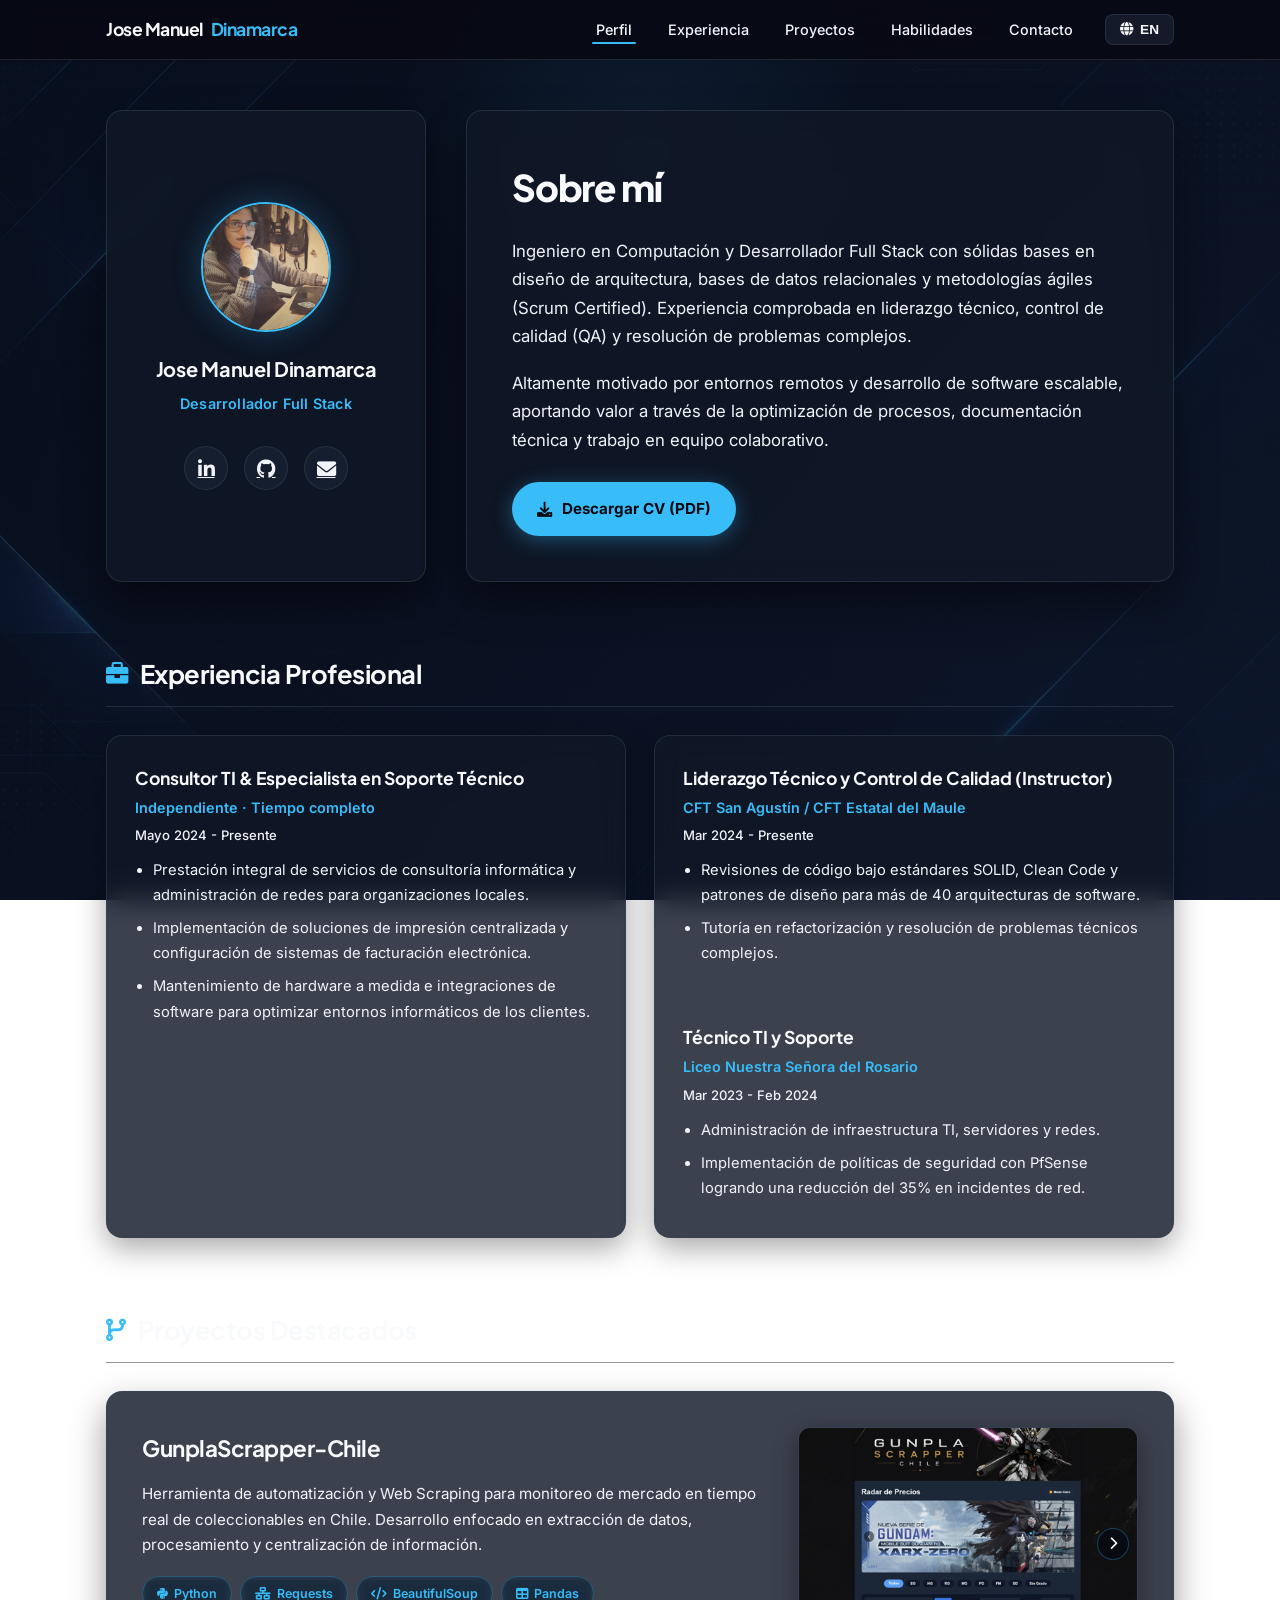
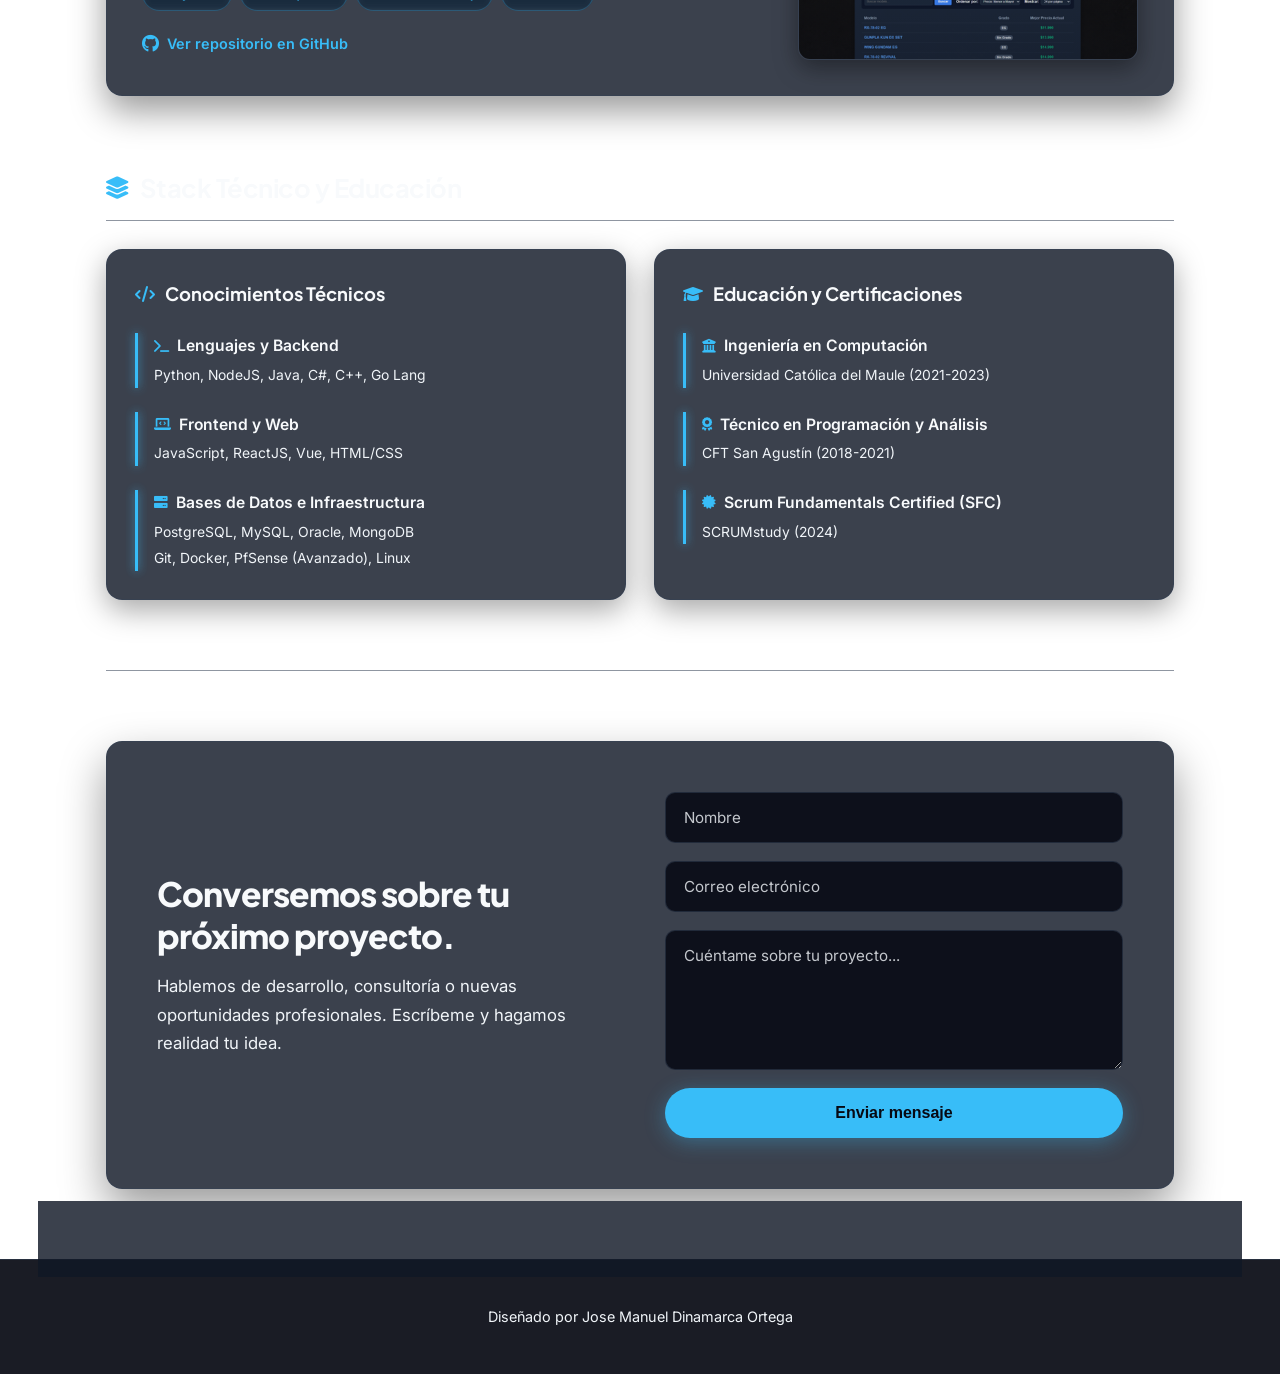
==== index.html @ f1a9554c "Enhance project screenshot responsiveness with aspect ratio and container adjustments" ====
<!DOCTYPE html>
<html lang="es">
<head>
    <meta charset="UTF-8">
    <meta name="viewport" content="width=device-width, initial-scale=1.0">
    
    <!-- SEO y Metadatos iniciales (Español) -->
    <title id="page-title" data-es="Jose Manuel Dinamarca Ortega | Desarrollador Full Stack" data-en="Jose Manuel Dinamarca Ortega | Full Stack Developer">Jose Manuel Dinamarca Ortega | Desarrollador Full Stack</title>
    <meta name="description" id="meta-desc" content="Portfolio of Jose Manuel Dinamarca, Full Stack Developer and Data Engineer." data-es="Ingeniero en Computación y Desarrollador Full Stack. Explora mi experiencia profesional, habilidades técnicas y proyectos." data-en="Computer Science Engineer and Full Stack Developer. Explore my professional experience, technical skills, and projects.">
    
    <!-- Open Graph / LinkedIn / Facebook -->
    <meta property="og:type" content="website">
    <meta property="og:url" content="https://jose94d.github.io/">
    <meta property="og:title" id="og-title" content="Jose Manuel Dinamarca Ortega | Desarrollador Full Stack" data-es="Jose Manuel Dinamarca Ortega | Desarrollador Full Stack" data-en="Jose Manuel Dinamarca Ortega | Full Stack Developer">
    <meta property="og:description" id="og-desc" content="Ingeniero en Computación y Desarrollador Full Stack. Explora mi experiencia profesional, habilidades técnicas y proyectos." data-es="Ingeniero en Computación y Desarrollador Full Stack. Explora mi experiencia profesional, habilidades técnicas y proyectos." data-en="Computer Science Engineer and Full Stack Developer. Explore my professional experience, technical skills, and projects.">
    <meta property="og:image" content="https://jose94d.github.io/preview.jpg">

    <!-- Twitter -->
	<meta name="twitter:card" content="summary_large_image">
	<meta name="twitter:url" content="https://jose94d.github.io/">
	<meta name="twitter:title" id="tw-title" content="Jose Manuel Dinamarca Ortega | Desarrollador Full Stack" data-es="Jose Manuel Dinamarca Ortega | Desarrollador Full Stack" data-en="Jose Manuel Dinamarca Ortega | Full Stack Developer">
	<meta name="twitter:description" id="tw-desc" content="Ingeniero en Computación y Desarrollador Full Stack. Explora mi experiencia profesional, habilidades técnicas y proyectos." data-es="Ingeniero en Computación y Desarrollador Full Stack. Explora mi experiencia profesional, habilidades técnicas y proyectos." data-en="Computer Science Engineer and Full Stack Developer. Explore my professional experience, technical skills, and projects.">
	<meta name="twitter:image" content="https://jose94d.github.io/preview.jpg">

    <!-- SEO Multilingüe (Hreflang para GitHub Pages) -->
    <link rel="alternate" hreflang="es" href="https://jose94d.github.io/" />
    <link rel="alternate" hreflang="en" href="https://jose94d.github.io/?lang=en" />
    <link rel="alternate" hreflang="x-default" href="https://jose94d.github.io/" />

    <!-- Favicon -->
    <link rel="icon" type="image/x-icon" href="favicon.jpg">
    
    <!-- FontAwesome for icons -->
    <link rel="preload" href="https://cdnjs.cloudflare.com/ajax/libs/font-awesome/6.0.0/css/all.min.css" as="style" onload="this.onload=null;this.rel='stylesheet'">
    <noscript>
        <link rel="stylesheet" href="https://cdnjs.cloudflare.com/ajax/libs/font-awesome/6.0.0/css/all.min.css">
    </noscript>

    <!-- Google Fonts -->
    <link rel="preconnect" href="https://fonts.googleapis.com">
    <link rel="preconnect" href="https://fonts.gstatic.com" crossorigin>
    <link href="https://fonts.googleapis.com/css2?family=Inter:wght@300;400;500;600&family=Plus+Jakarta+Sans:wght@500;600;700;800&display=swap" rel="stylesheet">
    
    <style>
        :root {
            --bg-color: #070913;
            --card-bg: rgba(17, 24, 39, 0.82);
            --card-hover-bg: rgba(30, 41, 59, 0.90);
            --text-main: #f8fafc;       
            --text-muted: #f1f5f9;
            --accent: #38bdf8;
            --accent-glow: rgba(56, 189, 248, 0.25);
            --accent-hover: #0ea5e9;
            --border-color: rgba(51, 65, 85, 0.55);    
            --border-glow: rgba(56, 189, 248, 0.6);
            --radius: 16px;
            --transition: all 0.35s cubic-bezier(0.16, 1, 0.3, 1);
        }

        * {
            box-sizing: border-box;
            margin: 0;
            padding: 0;
        }

        html {
            scroll-behavior: smooth;
            overflow-x: clip;
            max-width: 100vw;
        }

        body {
            font-family: 'Inter', -apple-system, BlinkMacSystemFont, "Segoe UI", Roboto, sans-serif;
            background: linear-gradient(135deg, rgba(7, 9, 19, 0.65) 0%, rgba(15, 23, 42, 0.75) 100%), url('background.png');
            background-size: cover;
            background-position: center;
            background-attachment: fixed;
            background-repeat: no-repeat;
            color: var(--text-main);
            line-height: 1.7;
            -webkit-font-smoothing: antialiased;
            text-align: left;
            overflow-x: clip;
            max-width: 100vw;
            position: relative;
        }

        a:focus-visible,
        button:focus-visible,
        input:focus-visible,
        textarea:focus-visible {
            outline: 2px solid var(--accent);
            outline-offset: 3px;
        }

        .ambient-glow {
            position: absolute;
            width: 100%;
            max-width: 500px;
            height: 500px;
            background: radial-gradient(circle, rgba(56, 189, 248, 0.08) 0%, rgba(0, 0, 0, 0) 70%);
            top: -100px;
            left: 50%;
            transform: translateX(-50%);
            z-index: -1;
            pointer-events: none;
        }

        .navbar {
            position: sticky;
            top: 0;
            z-index: 1000;
            background-color: rgba(7, 9, 19, 0.88);
            backdrop-filter: blur(16px);
            -webkit-backdrop-filter: blur(16px);
            border-bottom: 1px solid var(--border-color);
            padding: 14px 0;
            transition: var(--transition);
        }

        .nav-container {
            max-width: 1140px;
            margin: 0 auto;
            padding: 0 clamp(20px, 4vw, 36px);
            display: flex;
            justify-content: space-between;
            align-items: center;
        }

        .nav-logo {
            font-family: 'Plus Jakarta Sans', sans-serif;
            font-weight: 700;
            font-size: 1.1rem;
            color: var(--text-main);
            text-decoration: none;
            letter-spacing: -0.5px;
            display: flex;
            align-items: center;
            gap: 8px;
            border-radius: 4px;
        }

        .nav-logo span {
            color: var(--accent);
        }

        .nav-right {
            display: flex;
            align-items: center;
            gap: 28px;
        }

        .nav-links {
            display: flex;
            gap: 28px;
            list-style: none;
        }

        .nav-links a {
            color: var(--text-muted);
            text-decoration: none;
            font-size: 0.9rem;
            font-weight: 500;
            transition: var(--transition);
            position: relative;
            border-radius: 4px;
            padding: 2px 4px;
        }

        .nav-links a::after {
            content: '';
            position: absolute;
            width: 0;
            height: 2px;
            bottom: -4px;
            left: 0;
            background-color: var(--accent);
            transition: var(--transition);
            border-radius: 2px;
        }

        .nav-links a:hover,
        .nav-links a.active {
            color: var(--text-main);
        }

        .nav-links a:hover::after,
        .nav-links a.active::after {
            width: 100%;
        }

        .btn-lang {
            background: rgba(30, 41, 59, 0.6);
            border: 1px solid var(--border-color);
            color: var(--text-main);
            padding: 7px 14px;
            border-radius: 8px;
            cursor: pointer;
            font-size: 0.85rem;
            font-weight: 600;
            display: flex;
            align-items: center;
            gap: 6px;
            transition: var(--transition);
        }

        .btn-lang:hover {
            border-color: var(--accent);
            color: var(--accent);
            background: rgba(56, 189, 248, 0.12);
            box-shadow: 0 0 15px var(--accent-glow);
        }

        .main-container {
            max-width: 1140px;
            margin: 50px auto;
            padding: 0 clamp(20px, 4vw, 36px);
        }

        .hero-grid {
            display: grid;
            grid-template-columns: 320px 1fr;
            gap: 40px;
            align-items: stretch;
            margin-bottom: 70px;
        }

        .profile-sidebar {
            background-color: var(--card-bg);
            backdrop-filter: blur(14px);
            -webkit-backdrop-filter: blur(14px);
            border: 1px solid var(--border-color);
            border-radius: var(--radius);
            padding: 35px 28px;
            text-align: center;
            box-shadow: 0 20px 40px rgba(0, 0, 0, 0.45);
            display: flex;
            flex-direction: column;
            justify-content: center;
            transition: var(--transition);
            position: relative;
            overflow: hidden; 
        }

        .profile-sidebar:hover {
            border-color: var(--border-glow);
            background-color: var(--card-hover-bg);
            transform: translateY(-4px);
            box-shadow: 0 20px 45px rgba(0, 0, 0, 0.5);
        }

        .profile-avatar-container {
            width: 130px;
            height: 130px;
            margin: 0 auto 20px auto;
            border-radius: 50%;
            overflow: hidden;
            border: 2px solid var(--accent);
            box-shadow: 0 0 30px var(--accent-glow);
            position: relative;
            transition: var(--transition);
        }

        .profile-sidebar:hover .profile-avatar-container {
            border-color: var(--border-glow);
            box-shadow: 0 0 40px var(--accent-glow);
        }

        .profile-avatar-container img {
            width: 100%;
            height: 100%;
            object-fit: cover;
            transition: var(--transition);
        }

        .profile-avatar-container:hover img {
            transform: scale(1.06);
        }

        .profile-name {
            font-family: 'Plus Jakarta Sans', sans-serif;
            font-size: 1.25rem;
            font-weight: 700;
            margin-bottom: 6px;
            letter-spacing: -0.3px;
        }

        .profile-role {
            font-size: 0.9rem;
            color: var(--accent);
            font-weight: 600;
            margin-bottom: 22px;
            letter-spacing: 0.2px;
        }

        .social-icons {
            display: flex;
            justify-content: center;
            gap: 16px;
            margin-top: 8px;
            font-size: 1.2rem;
        }

        .social-icons a {
            color: var(--text-muted);
            background: rgba(30, 41, 59, 0.5);
            width: 44px;
            height: 44px;
            border-radius: 50%;
            display: flex;
            align-items: center;
            justify-content: center;
            border: 1px solid var(--border-color);
            transition: var(--transition);
            position: relative;
            overflow: hidden;
        }

        .social-icons a i {
            transition: var(--transition);
        }

        .social-icons a::before {
            content: '';
            position: absolute;
            inset: 0;
            border-radius: 50%;
            background: radial-gradient(circle, var(--accent-glow) 0%, transparent 70%);
            opacity: 0;
            transition: var(--transition);
        }

        .social-icons a:hover {
            color: var(--accent);
            border-color: var(--accent);
            background: rgba(56, 189, 248, 0.12);
            transform: translateY(-3px) scale(1.05);
            box-shadow: 0 0 20px var(--accent-glow), inset 0 0 10px rgba(56, 189, 248, 0.2);
        }

        .social-icons a:hover i {
            transform: scale(1.15);
        }

        .social-icons a:hover::before {
            opacity: 1;
        }

        .hero-content {
            background-color: var(--card-bg);
            backdrop-filter: blur(14px);
            -webkit-backdrop-filter: blur(14px);
            border: 1px solid var(--border-color);
            border-radius: var(--radius);
            padding: 45px;
            box-shadow: 0 20px 40px rgba(0, 0, 0, 0.45);
            display: flex;
            flex-direction: column;
            justify-content: center;
            transition: var(--transition);
            position: relative;
            overflow: hidden; 
        }

        .hero-content:hover {
            border-color: var(--border-glow);
            background-color: var(--card-hover-bg);
            transform: translateY(-4px);
            box-shadow: 0 20px 45px rgba(0, 0, 0, 0.5);
        }

        .hero-content h1 {
            font-family: 'Plus Jakarta Sans', sans-serif;
            font-size: 2.3rem;
            font-weight: 800;
            letter-spacing: -1.2px;
            margin-bottom: 18px;
            color: var(--text-main);
            text-align: left;
        }

        .hero-content p {
            color: var(--text-muted);
            font-size: 1.05rem;
            margin-bottom: 18px;
        }

        .btn-cv {
            display: inline-flex;
            align-items: center;
            gap: 10px;
            background-color: var(--accent);
            color: #070913;
            padding: 13px 24px;
            border-radius: 9999px;
            text-decoration: none;
            font-weight: 700;
            font-size: 0.95rem;
            transition: var(--transition);
            margin-top: 10px;
            box-shadow: 0 4px 20px rgba(56, 189, 248, 0.35);
            width: fit-content;
            position: relative;
            overflow: hidden;
            border: 1px solid transparent;
            cursor: pointer;
        }

        .btn-cv::after {
            content: '';
            position: absolute;
            inset: -2px;
            border-radius: 9999px;
            background: linear-gradient(90deg, transparent, rgba(255, 255, 255, 0.4), transparent);
            opacity: 0;
            transition: var(--transition);
            pointer-events: none;
        }

        .btn-cv:hover {
            background-color: var(--accent-hover);
            transform: translateY(-3px);
            box-shadow: 0 0 25px var(--accent-glow), 0 8px 25px rgba(56, 189, 248, 0.5);
            border-color: rgba(255, 255, 255, 0.6);
        }

        .btn-cv:hover::after {
            opacity: 1;
            animation: shimmer 1.5s infinite;
        }

        @keyframes shimmer {
            0% { transform: translateX(-100%); }
            100% { transform: translateX(100%); }
        }

        section {
            margin-bottom: 70px;
        }

        .section-title {
            font-family: 'Plus Jakarta Sans', sans-serif;
            font-size: 1.6rem;
            font-weight: 700;
            margin-bottom: 28px;
            padding-bottom: 10px;
            border-bottom: 1px solid var(--border-color);
            display: flex;
            align-items: center;
            gap: 12px;
            text-align: left;
            color: var(--text-main);
            letter-spacing: -0.5px;
        }

        .section-title i {
            color: var(--accent);
            font-size: 1.4rem;
        }

        .grid-2 {
            display: grid;
            grid-template-columns: 1fr 1fr;
            gap: 28px;
            align-items: stretch;
        }

        .card {
            background-color: var(--card-bg);
            backdrop-filter: blur(14px);
            -webkit-backdrop-filter: blur(14px);
            border: 1px solid var(--border-color);
            border-radius: var(--radius);
            padding: 28px;
            transition: var(--transition);
            box-shadow: 0 10px 30px rgba(0, 0, 0, 0.35);
            height: 100%;
            display: flex;
            flex-direction: column;
            position: relative;
            overflow: hidden;
        }

        .card::before, .project-card::before, .contact-grid::before, .hero-content::before, .profile-sidebar::before {
            content: '';
            position: absolute;
            top: var(--y, 0);
            left: var(--x, 0);
            transform: translate(-50%, -50%);
            width: 400px;
            height: 400px;
            background: radial-gradient(circle, rgba(56, 189, 248, 0.12) 0%, transparent 70%);
            opacity: 0;
            transition: opacity 0.3s;
            pointer-events: none;
            z-index: 1;
        }

        .card:hover::before, .project-card:hover::before, .contact-grid:hover::before, .hero-content:hover::before, .profile-sidebar:hover::before {
            opacity: 1;
        }

        .card > *, .project-card > *, .contact-grid > *, .hero-content > *, .profile-sidebar > * {
            position: relative;
            z-index: 2;
        }

        .card:hover {
            border-color: var(--border-glow);
            background-color: var(--card-hover-bg);
            transform: translateY(-4px);
            box-shadow: 0 16px 35px rgba(0, 0, 0, 0.45);
        }

        .card-flex-start {
            display: flex;
            flex-direction: column;
            justify-content: flex-start;
            height: 100%;
        }

        .card-space-between {
            display: flex;
            flex-direction: column;
            justify-content: space-between;
            gap: 26px;
            height: 100%;
        }

        .experience-item {
            margin-bottom: 26px;
        }

        .experience-item-flush {
            margin-bottom: 0;
        }

        .experience-item-bordered {
            border-top: 1px solid var(--border-color);
            padding-top: 22px;
            margin-bottom: 0;
        }

        .experience-title {
            font-family: 'Plus Jakarta Sans', sans-serif;
            font-size: 1.1rem;
            font-weight: 700;
            color: var(--text-main);
            text-align: left;
            margin-bottom: 2px;
        }

        .experience-company {
            color: var(--accent);
            font-size: 0.9rem;
            font-weight: 600;
            margin-bottom: 4px;
            text-align: left;
        }

        .experience-date {
            font-size: 0.82rem;
            color: var(--text-muted);
            margin-bottom: 12px;
            text-align: left;
            font-weight: 500;
        }

        .experience-desc {
            font-size: 0.92rem;
            color: var(--text-muted);
            padding-left: 18px;
            margin: 0;
        }

        .experience-desc li {
            margin-bottom: 8px;
        }

        .project-card {
            background-color: var(--card-bg);
            backdrop-filter: blur(14px);
            -webkit-backdrop-filter: blur(14px);
            border: 1px solid var(--border-color);
            border-radius: var(--radius);
            padding: 35px;
            display: grid;
            grid-template-columns: 1fr 340px;
            gap: 35px;
            align-items: center;
            box-shadow: 0 15px 35px rgba(0, 0, 0, 0.4);
            transition: var(--transition);
            position: relative;
            overflow: hidden;
            height: 100%;
        }

        .project-card:hover {
            border-color: var(--border-glow);
            background-color: var(--card-hover-bg);
            transform: translateY(-4px);
            box-shadow: 0 20px 45px rgba(0, 0, 0, 0.5);
        }

        .project-info h3 {
            font-family: 'Plus Jakarta Sans', sans-serif;
            font-size: 1.4rem;
            font-weight: 700;
            margin-bottom: 14px;
            color: var(--text-main);
            text-align: left;
            letter-spacing: -0.5px;
        }

        .project-desc {
            color: var(--text-muted); 
            font-size: 0.95rem; 
            margin-bottom: 14px;
        }

        .tech-stack {
            display: flex;
            flex-wrap: wrap;
            gap: 8px;
            margin: 18px 0;
        }

        .tech-tag {
            background-color: rgba(56, 189, 248, 0.08);
            color: var(--accent);
            padding: 6px 14px;
            border-radius: 9999px;
            font-size: 0.78rem;
            font-weight: 600;
            border: 1px solid rgba(56, 189, 248, 0.25);
            transition: var(--transition);
            backdrop-filter: blur(4px);
            -webkit-backdrop-filter: blur(4px);
            display: inline-flex;
            align-items: center;
            gap: 6px;
        }

        .project-card:hover .tech-tag {
            border-color: var(--border-glow);
        }

        .tech-tag:hover {
            background-color: rgba(56, 189, 248, 0.18);
            border-color: var(--accent);
            transform: translateY(-2px);
            box-shadow: 0 0 15px var(--accent-glow);
            color: #ffffff;
        }

        .project-link {
            color: var(--accent); 
            text-decoration: none; 
            font-weight: 600; 
            font-size: 0.9rem; 
            display: inline-flex; 
            align-items: center; 
            gap: 8px; 
            transition: var(--transition);
        }

        .project-link:hover {
            color: #ffffff;
        }

        /* Contenedor principal de la imagen / carrusel */
        .project-screenshot-container {
            border-radius: 12px;
            overflow: hidden;
            border: 1px solid var(--border-color);
            box-shadow: 0 8px 24px rgba(0,0,0,0.4);
            position: relative;
            transition: var(--transition);
            width: 100%;
            aspect-ratio: 16 / 11; /* Mantiene una proporción fija en cualquier pantalla */
        }

        .project-screenshot-container::after {
            content: '';
            position: absolute;
            inset: 0;
            background: linear-gradient(180deg, transparent 60%, rgba(7, 9, 19, 0.4) 100%);
            opacity: 0.5;
            transition: var(--transition);
            pointer-events: none;
            z-index: 5;
        }

        .project-screenshot-container:hover {
            border-color: var(--border-glow);
            box-shadow: 0 12px 30px var(--accent-glow);
        }

        /* Lógica visual del carrusel de imágenes */
        .img-carousel-track {
            display: flex;
            transition: transform 0.4s cubic-bezier(0.16, 1, 0.3, 1);
            width: 100%;
            height: 100%; /* Se adapta a la altura definida por el aspect-ratio */
        }

        .img-carousel-track .project-screenshot {
            flex: 0 0 100%; /* Obliga a cada imagen a medir exactamente el 100% del contenedor */
            width: 100%;
            height: 100%;
            display: block;
            object-fit: cover; /* Llena el espacio sin deformarse */
            object-position: center; /* Asegura que el centro de la imagen siempre sea visible */
            transition: var(--transition);
        }

        .project-screenshot-container:hover .project-screenshot {
            transform: scale(1.04);
        }

        /* Botones del carrusel de imagen */
        .img-carousel-btn {
            position: absolute;
            top: 50%;
            transform: translateY(-50%);
            background-color: rgba(7, 9, 19, 0.7);
            border: 1px solid rgba(56, 189, 248, 0.3);
            color: var(--text-main);
            width: 32px;
            height: 32px;
            border-radius: 50%;
            display: flex;
            align-items: center;
            justify-content: center;
            cursor: pointer;
            z-index: 10;
            transition: var(--transition);
            backdrop-filter: blur(4px);
        }

        .img-carousel-btn:hover:not(:disabled) {
            background-color: var(--accent);
            color: #070913;
            border-color: var(--accent);
            box-shadow: 0 0 10px var(--accent-glow);
        }

        .img-carousel-btn:disabled {
            opacity: 0;
            pointer-events: none;
        }

        .prev-btn { left: 8px; }
        .next-btn { right: 8px; }

        .section-divider {
            border: none;
            border-top: 1px solid var(--border-color);
            margin: 70px 0;
        }

        .card-header-title {
            font-family: 'Plus Jakarta Sans', sans-serif; 
            font-size: 1.15rem; 
            font-weight: 700; 
            margin-bottom: 24px; 
            color: var(--text-main); 
            text-align: left; 
            display: flex; 
            align-items: center; 
            gap: 10px;
        }

        .card-inner-stack {
            display: flex; 
            flex-direction: column; 
            gap: 24px;
        }

        .stack-item-title {
            font-size: 0.98rem; 
            color: var(--text-main); 
            font-weight: 600; 
            display: flex; 
            align-items: center; 
            gap: 8px; 
            margin-bottom: 4px;
        }

        .stack-item-desc {
            font-size: 0.87rem; 
            color: var(--text-muted); 
            text-align: left; 
            margin: 0;
        }

        .contact-grid {
            display: grid;
            grid-template-columns: 1fr 1fr;
            gap: 50px;
            align-items: center;
            background-color: var(--card-bg);
            backdrop-filter: blur(14px);
            -webkit-backdrop-filter: blur(14px);
            border: 1px solid var(--border-color);
            border-radius: var(--radius);
            padding: 50px;
            box-shadow: 0 20px 45px rgba(0, 0, 0, 0.4);
            transition: var(--transition);
            position: relative;
            overflow: hidden;
        }

        .contact-grid:hover {
            border-color: var(--border-glow);
            background-color: var(--card-hover-bg);
            transform: translateY(-4px);
            box-shadow: 0 20px 45px rgba(0, 0, 0, 0.5);
        }

        .contact-text h2 {
            font-family: 'Plus Jakarta Sans', sans-serif;
            font-size: 2.1rem;
            font-weight: 800;
            letter-spacing: -1px;
            margin-bottom: 16px;
            color: var(--text-main);
            text-align: left;
            line-height: 1.25;
        }

        .contact-text p {
            color: var(--text-muted);
            font-size: 1.05rem;
            text-align: left;
        }

        .contact-form {
            display: flex;
            flex-direction: column;
            gap: 18px;
            position: relative;
        }

        .contact-form input,
        .contact-form textarea {
            width: 100%;
            background-color: rgba(7, 9, 19, 0.85);
            border: 1px solid var(--border-color);
            border-radius: 10px;
            padding: 15px 18px;
            color: var(--text-main);
            font-size: 0.95rem;
            font-family: inherit;
            transition: var(--transition);
            resize: vertical;
        }

        .contact-form input:focus,
        .contact-form textarea:focus {
            outline: none;
            border-color: var(--accent);
            box-shadow: 0 0 0 4px var(--accent-glow);
            background-color: rgba(15, 23, 42, 0.95);
        }

        .contact-form input:user-invalid,
        .contact-form textarea:user-invalid {
            border-color: #f43f5e;
            box-shadow: 0 0 0 3px rgba(244, 63, 94, 0.15);
        }

        .contact-form input:user-valid,
        .contact-form textarea:user-valid {
            border-color: #10b981;
            box-shadow: 0 0 0 3px rgba(16, 185, 129, 0.12);
        }

        .contact-form input::placeholder,
        .contact-form textarea::placeholder {
            color: var(--text-muted);
            opacity: 0.8;
        }

        .contact-form textarea {
            min-height: 140px;
        }

        .btn-submit {
            background-color: var(--accent);
            color: #070913;
            border: 1px solid transparent;
            border-radius: 9999px;
            padding: 15px 22px;
            font-weight: 700;
            font-size: 1rem;
            cursor: pointer;
            transition: var(--transition);
            text-align: center;
            box-shadow: 0 4px 20px rgba(56, 189, 248, 0.35);
            position: relative;
            overflow: hidden;
        }

        .btn-submit::after {
            content: '';
            position: absolute;
            inset: -2px;
            border-radius: 9999px;
            background: linear-gradient(90deg, transparent, rgba(255, 255, 255, 0.4), transparent);
            opacity: 0;
            transition: var(--transition);
            pointer-events: none;
        }

        .btn-submit:hover {
            background-color: var(--accent-hover);
            transform: translateY(-3px);
            box-shadow: 0 0 25px var(--accent-glow), 0 8px 25px rgba(56, 189, 248, 0.5);
            border-color: rgba(255, 255, 255, 0.6);
        }

        .btn-submit:hover::after {
            opacity: 1;
            animation: shimmer 1.5s infinite;
        }

        .form-success-message {
            display: none;
            background: rgba(16, 185, 129, 0.15);
            border: 1px solid #10b981;
            color: #34d399;
            padding: 20px;
            border-radius: 10px;
            text-align: center;
            font-weight: 600;
            animation: fadeIn 0.4s ease forwards;
        }

        @keyframes fadeIn {
            from { opacity: 0; transform: translateY(6px); }
            to { opacity: 1; transform: translateY(0); }
        }

        .edu-accent-item {
            border-left: 3px solid var(--accent);
            padding-left: 16px;
            position: relative;
            transition: var(--transition);
        }

        .edu-accent-item::before {
            content: '';
            position: absolute;
            left: -3px;
            top: 0;
            height: 100%;
            width: 3px;
            background: var(--accent);
            box-shadow: 0 0 10px var(--accent);
            opacity: 0.8;
            transition: var(--transition);
        }

        .edu-accent-item:hover {
            transform: translateX(3px);
        }

        .edu-accent-item:hover::before {
            box-shadow: 0 0 18px var(--accent);
            opacity: 1;
        }

        footer {
            border-top: 1px solid var(--border-color);
            padding: 45px 0;
            text-align: center;
            color: var(--text-muted);
            font-size: 0.9rem;
            background-color: rgba(7, 9, 19, 0.92);
        }

        .footer-container {
            margin: 0 auto; 
            padding: 0 clamp(20px, 4vw, 36px);
        }

        /* --- RESPONSIVE MEDIA QUERIES --- */
        @media (max-width: 1024px) {
            .main-container, .nav-container, .footer-container {
                padding-left: 24px;
                padding-right: 24px;
            }
        }

        @media (max-width: 900px) {
            .hero-grid {
                grid-template-columns: 1fr;
                gap: 24px;
            }
            .project-card {
                grid-template-columns: 1fr;
                gap: 24px;
            }
            .contact-grid {
                grid-template-columns: 1fr;
                padding: 32px 24px;
                gap: 30px;
            }
        }

        @media (max-width: 768px) {
            body {
                background-attachment: scroll;
            }

            .card::before, 
            .project-card::before, 
            .contact-grid::before, 
            .hero-content::before, 
            .profile-sidebar::before {
                display: none !important;
            }

            .main-container {
                margin: 20px auto;
                padding: 0 16px;
            }

            .grid-2 {
                grid-template-columns: 1fr;
                gap: 20px;
            }

            .nav-container {
                padding: 0 16px;
            }
            
            .nav-links {
                display: none;
            }

            .hero-content {
                padding: 28px 20px;
            }

            .hero-content h1 {
                font-size: 1.75rem;
                letter-spacing: -0.5px;
            }

            .contact-text h2 {
                font-size: 1.6rem;
            }

            .section-title {
                font-size: 1.35rem;
            }
        }

        @media (max-width: 480px) {
            .profile-sidebar {
                padding: 24px 16px;
            }

            .card, .project-card {
                padding: 20px 16px;
            }

            .btn-cv, .btn-submit {
                width: 100%;
                justify-content: center;
            }

            .social-icons {
                gap: 12px;
            }

            .tech-stack {
                gap: 6px;
            }

            .tech-tag {
                font-size: 0.72rem;
                padding: 5px 10px;
            }
        }
    </style>
</head>
<body>

    <div class="ambient-glow"></div>

    <!-- NAVIGATION BAR -->
    <nav class="navbar">
        <div class="nav-container">
            <a href="#" class="nav-logo">Jose Manuel <span>Dinamarca</span></a>
            <div class="nav-right">
                <ul class="nav-links">
                    <li><a href="#about" class="nav-link" data-es="Perfil" data-en="Profile">Perfil</a></li>
                    <li><a href="#experience" class="nav-link" data-es="Experiencia" data-en="Experience">Experiencia</a></li>
                    <li><a href="#projects" class="nav-link" data-es="Proyectos" data-en="Projects">Proyectos</a></li>
                    <li><a href="#skills" class="nav-link" data-es="Habilidades" data-en="Skills">Habilidades</a></li>
                    <li><a href="#contact" class="nav-link" data-es="Contacto" data-en="Contact">Contacto</a></li>
                </ul>
                <button id="lang-toggle" class="btn-lang" onclick="toggleLanguage()" aria-label="Cambiar idioma a Inglés" data-es-aria="Cambiar idioma a Inglés" data-en-aria="Switch language to Spanish">
                    <i class="fas fa-globe" aria-hidden="true"></i> <span id="lang-text">EN</span>
                </button>
            </div>
        </div>
    </nav>

    <!-- MAIN CONTAINER -->
    <div class="main-container">

        <!-- HERO SECTION / ABOUT ME -->
        <section id="about" class="hero-grid">
            <div class="profile-sidebar">
                <div class="profile-avatar-container">
                    <img src="avatar.jpg" alt="Jose Manuel Dinamarca Ortega" width="130" height="130" loading="eager" fetchpriority="high">
                </div>
                <div class="profile-name">Jose Manuel Dinamarca</div>
                <div class="profile-role" data-es="Desarrollador Full Stack" data-en="Full Stack Developer">Desarrollador Full Stack</div>
                
                <div class="social-icons">
                    <a href="https://linkedin.com/in/jose-dinamarca-ortega" target="_blank" title="LinkedIn" aria-label="Visitar perfil de LinkedIn de Jose Manuel">
                        <i class="fab fa-linkedin-in" aria-hidden="true"></i>
                    </a>
                    <a href="https://github.com/Jose94D" target="_blank" title="GitHub" aria-label="Visitar perfil de GitHub de Jose Manuel">
                        <i class="fab fa-github" aria-hidden="true"></i>
                    </a>
                    <a href="mailto:jose.m.dinamarca@gmail.com" title="Email" aria-label="Enviar correo electrónico a Jose Manuel">
                        <i class="fas fa-envelope" aria-hidden="true"></i>
                    </a>
                </div>
            </div>

            <div class="hero-content">
                <h1 data-es="Sobre mí" data-en="About Me">Sobre mí</h1>
                <p data-es="Ingeniero en Computación y Desarrollador Full Stack con sólidas bases en diseño de arquitectura, bases de datos relacionales y metodologías ágiles (Scrum Certified). Experiencia comprobada en liderazgo técnico, control de calidad (QA) y resolución de problemas complejos." data-en="Computer Science Engineer and Full Stack Developer with solid foundations in architecture design, relational databases, and agile methodologies (Scrum Certified). Proven experience in technical leadership, quality assurance (QA), and complex problem solving.">Ingeniero en Computación y Desarrollador Full Stack con sólidas bases en diseño de arquitectura, bases de datos relacionales y metodologías ágiles (Scrum Certified). Experiencia comprobada en liderazgo técnico, control de calidad (QA) y resolución de problemas complejos.</p>
                
                <p data-es="Altamente motivado por entornos remotos y desarrollo de software escalable, aportando valor a través de la optimización de procesos, documentación técnica y trabajo en equipo colaborativo." data-en="Highly motivated by remote environments and scalable software development, delivering value through process optimization, technical documentation, and collaborative teamwork.">Altamente motivado por entornos remotos y desarrollo de software escalable, aportando valor a través de la optimización de procesos, documentación técnica y trabajo en equipo colaborativo.</p>
                
                <a href="CV_Jose_Manuel_Dinamarca_ES.pdf" id="btn-cv" class="btn-cv" download 
                   data-href-es="CV_Jose_Manuel_Dinamarca_ES.pdf" 
                   data-href-en="CV_Jose_Manuel_Dinamarca_EN.pdf">
                    <i class="fas fa-download"></i> <span data-es="Descargar CV (PDF)" data-en="Download CV (PDF)">Descargar CV (PDF)</span>
                </a>
            </div>
        </section>

        <!-- PROFESSIONAL EXPERIENCE SECTION -->
        <section id="experience">
            <h2 class="section-title"><i class="fas fa-briefcase" aria-hidden="true"></i> <span data-es="Experiencia Profesional" data-en="Professional Experience">Experiencia Profesional</span></h2>
            
            <div class="grid-2">
                <div class="card card-flex-start">
                    <div class="experience-item experience-item-flush">
                        <div class="experience-title" data-es="Consultor TI & Especialista en Soporte Técnico" data-en="IT Consultant & Technical Support Specialist">Consultor TI & Especialista en Soporte Técnico</div>
                        <div class="experience-company" data-es="Independiente · Tiempo completo" data-en="Self Employed · Full-time">Independiente · Tiempo completo</div>
                        <div class="experience-date" data-es="Mayo 2024 - Presente" data-en="May 2024 - Present">Mayo 2024 - Presente</div>
                        <ul class="experience-desc">
                            <li data-es="Prestación integral de servicios de consultoría informática y administración de redes para organizaciones locales." data-en="Deliver comprehensive IT consulting services and network administration for local organizations.">Prestación integral de servicios de consultoría informática y administración de redes para organizaciones locales.</li>
                            <li data-es="Implementación de soluciones de impresión centralizada y configuración de sistemas de facturación electrónica." data-en="Implement centralized printing solutions and configure electronic billing systems to streamline daily operations.">Implementación de soluciones de impresión centralizada y configuración de sistemas de facturación electrónica.</li>
                            <li data-es="Mantenimiento de hardware a medida e integraciones de software para optimizar entornos informáticos de los clientes." data-en="Provide tailored hardware maintenance and software integrations to optimize computing environments for clients.">Mantenimiento de hardware a medida e integraciones de software para optimizar entornos informáticos de los clientes.</li>
                        </ul>
                    </div>
                </div>

                <div class="card card-space-between">
                    <div class="experience-item experience-item-flush">
                        <div class="experience-title" data-es="Liderazgo Técnico y Control de Calidad (Instructor)" data-en="Technical Leadership and Quality Control (Instructor)">Liderazgo Técnico y Control de Calidad (Instructor)</div>
                        <div class="experience-company">CFT San Agustín / CFT Estatal del Maule</div>
                        <div class="experience-date" data-es="Mar 2024 - Presente" data-en="Mar 2024 - Present">Mar 2024 - Presente</div>
                        <ul class="experience-desc">
                            <li data-es="Revisiones de código bajo estándares SOLID, Clean Code y patrones de diseño para más de 40 arquitecturas de software." data-en="Code reviews under SOLID standards, Clean Code, and design patterns for over 40 software architectures.">Revisiones de código bajo estándares SOLID, Clean Code y patrones de diseño para más de 40 arquitecturas de software.</li>
                            <li data-es="Tutoría en refactorización y resolución de problemas técnicos complejos." data-en="Mentoring in refactoring and complex technical problem-solving.">Tutoría en refactorización y resolución de problemas técnicos complejos.</li>
                        </ul>
                    </div>

                    <div class="experience-item experience-item-bordered">
                        <div class="experience-title" data-es="Técnico TI y Soporte" data-en="IT Technician & Support">Técnico TI y Soporte</div>
                        <div class="experience-company">Liceo Nuestra Señora del Rosario</div>
                        <div class="experience-date" data-es="Mar 2023 - Feb 2024" data-en="Mar 2023 - Feb 2024">Mar 2023 - Feb 2024</div>
                        <ul class="experience-desc">
                            <li data-es="Administración de infraestructura TI, servidores y redes." data-en="Administration of IT infrastructure, servers, and networks.">Administración de infraestructura TI, servidores y redes.</li>
                            <li data-es="Implementación de políticas de seguridad con PfSense logrando una reducción del 35% en incidentes de red." data-en="Implementation of security policies with PfSense achieving a 35% reduction in network incidents.">Implementación de políticas de seguridad con PfSense logrando una reducción del 35% en incidentes de red.</li>
                        </ul>
                    </div>
                </div>
            </div>
        </section>

        <!-- PROJECTS SECTION (CON CARRUSEL DENTRO DE LA IMAGEN) -->
        <section id="projects">
            <h2 class="section-title"><i class="fas fa-code-branch" aria-hidden="true"></i> <span data-es="Proyectos Destacados" data-en="Featured Projects">Proyectos Destacados</span></h2>
            
            <div class="project-card">
                <div class="project-info">
                    <h3>GunplaScrapper-Chile</h3>
                    <p data-es="Herramienta de automatización y Web Scraping para monitoreo de mercado en tiempo real de coleccionables en Chile. Desarrollo enfocado en extracción de datos, procesamiento y centralización de información." data-en="Automation and Web Scraping tool for real-time market monitoring of collectibles in Chile. Development focused on data extraction, processing, and information centralization from multiple e-commerce sources." class="project-desc">Herramienta de automatización y Web Scraping para monitoreo de mercado en tiempo real de coleccionables en Chile. Desarrollo enfocado en extracción de datos, procesamiento y centralización de información.</p>
                    
                    <div class="tech-stack">
                        <span class="tech-tag"><i class="fab fa-python" aria-hidden="true"></i> Python</span>
                        <span class="tech-tag"><i class="fas fa-network-wired" aria-hidden="true"></i> Requests</span>
                        <span class="tech-tag"><i class="fas fa-code" aria-hidden="true"></i> BeautifulSoup</span>
                        <span class="tech-tag"><i class="fas fa-table" aria-hidden="true"></i> Pandas</span>
                    </div>

                    <div style="margin-top: 20px;">
                        <a href="https://github.com/Jose94D/GunplaScrapper-Chile" target="_blank" class="project-link">
                            <i class="fab fa-github" style="font-size: 1.1rem;" aria-hidden="true"></i> <span data-es="Ver repositorio en GitHub" data-en="View repository on GitHub">Ver repositorio en GitHub</span>
                        </a>
                    </div>
                </div>

                <!-- CONTENEDOR CARRUSEL DE IMAGENES -->
                <div class="project-screenshot-container">
                    <button class="img-carousel-btn prev-btn" id="imgPrevBtn" aria-label="Anterior"><i class="fas fa-chevron-left"></i></button>
                    
                    <div class="img-carousel-track" id="img-track">
                        <!-- Imagen 1 -->
                        <img src="captura_gunpla_1.png" alt="GunplaScrapper-Chile Preview 1" class="project-screenshot" width="340" height="200" loading="lazy">
                        <!-- Imagen 2 -->
                        <img src="captura_gunpla_2.png" alt="GunplaScrapper-Chile Preview 2" class="project-screenshot" width="340" height="200" loading="lazy">
                        <!-- Imagen 3 -->
                        <img src="captura_gunpla_3.png" alt="GunplaScrapper-Chile Preview 3" class="project-screenshot" width="340" height="200" loading="lazy">
                    </div>

                    <button class="img-carousel-btn next-btn" id="imgNextBtn" aria-label="Siguiente"><i class="fas fa-chevron-right"></i></button>
                </div>

            </div>
        </section>

        <!-- SKILLS & EDUCATION SECTION -->
        <section id="skills">
            <h2 class="section-title"><i class="fas fa-layer-group" aria-hidden="true"></i> <span data-es="Stack Técnico y Educación" data-en="Technical Stack & Education">Stack Técnico y Educación</span></h2>
            
            <div class="grid-2">
                <div class="card" style="--x: 248.59999084472656px; --y: -45.98750305175781px;">
                    <h3 data-es="Conocimientos Técnicos" data-en="Technical Knowledge" class="card-header-title">
                        <i class="fas fa-code" style="color: var(--accent); font-size: 1rem;" aria-hidden="true"></i> Conocimientos Técnicos
                    </h3>
                    
                    <div class="card-inner-stack">
                        <div class="edu-accent-item">
                            <strong data-es="Lenguajes y Backend" data-en="Languages &amp; Backend" class="stack-item-title">
                                <i class="fas fa-terminal" style="color: var(--accent); font-size: 0.85rem;" aria-hidden="true"></i> Lenguajes y Backend
                            </strong>
                            <p class="stack-item-desc">Python, NodeJS, Java, C#, C++, Go Lang</p>
                        </div>
                        <div class="edu-accent-item">
                            <strong data-es="Frontend y Web" data-en="Frontend &amp; Web" class="stack-item-title">
                                <i class="fas fa-laptop-code" style="color: var(--accent); font-size: 0.85rem;" aria-hidden="true"></i> Frontend y Web
                            </strong>
                            <p class="stack-item-desc">JavaScript, ReactJS, Vue, HTML/CSS</p>
                        </div>
                        <div class="edu-accent-item">
                            <strong data-es="Bases de Datos e Infraestructura" data-en="Databases &amp; Infrastructure" class="stack-item-title">
                                <i class="fas fa-server" style="color: var(--accent); font-size: 0.85rem;" aria-hidden="true"></i> Bases de Datos e Infraestructura
                            </strong>
                            <p class="stack-item-desc">PostgreSQL, MySQL, Oracle, MongoDB</p>
                            <p class="stack-item-desc" style="margin-top: 3px;">Git, Docker, PfSense (Avanzado), Linux</p>
                        </div>
                    </div>
                </div>

                <div class="card" style="--x: -299.4000244140625px; --y: -45.98750305175781px;">
                    <h3 data-es="Educación y Certificaciones" data-en="Education &amp; Certifications" class="card-header-title">
                        <i class="fas fa-graduation-cap" style="color: var(--accent); font-size: 1rem;" aria-hidden="true"></i> Educación y Certificaciones
                    </h3>
                    <div class="card-inner-stack">
                        <div class="edu-accent-item">
                            <strong data-es="Ingeniería en Computación" data-en="Computer Science Engineering" class="stack-item-title">
                                <i class="fas fa-university" style="color: var(--accent); font-size: 0.85rem;" aria-hidden="true"></i> Ingeniería en Computación
                            </strong>
                            <p class="stack-item-desc">Universidad Católica del Maule (2021-2023)</p>
                        </div>
                        <div class="edu-accent-item">
                            <strong data-es="Técnico en Programación y Análisis" data-en="Programming and Analysis Technician" class="stack-item-title">
                                <i class="fas fa-award" style="color: var(--accent); font-size: 0.85rem;" aria-hidden="true"></i> Técnico en Programación y Análisis
                            </strong>
                            <p class="stack-item-desc">CFT San Agustín (2018-2021)</p>
                        </div>
                        <div class="edu-accent-item">
                            <strong class="stack-item-title">
                                <i class="fas fa-certificate" style="color: var(--accent); font-size: 0.85rem;" aria-hidden="true"></i> Scrum Fundamentals Certified (SFC)
                            </strong>
                            <p class="stack-item-desc">SCRUMstudy (2024)</p>
                        </div>
                    </div>
                </div>
            </div>
        </section>

        <hr class="section-divider">

        <!-- CONTACT SECTION -->
        <section id="contact">
            <div class="contact-grid">
                <div class="contact-text">
                    <h2 data-es="Conversemos sobre tu próximo proyecto." data-en="Let's talk about your next project.">Conversemos sobre tu próximo proyecto.</h2>
                    <p data-es="Hablemos de desarrollo, consultoría o nuevas oportunidades profesionales. Escríbeme y hagamos realidad tu idea." data-en="Let's talk about development, consulting, or new professional opportunities. Drop me a message and let's bring your idea to life.">Hablemos de desarrollo, consultoría o nuevas oportunidades profesionales. Escríbeme y hagamos realidad tu idea.</p>
                </div>
                <form id="contact-form" action="https://formspree.io/f/mljeldzj" method="POST" class="contact-form" onsubmit="handleFormSubmit(event)">
                    <input type="text" name="name" required placeholder="Nombre" data-es-placeholder="Nombre" data-en-placeholder="Name" aria-label="Nombre" data-es-aria="Nombre" data-en-aria="Name">
                    <input type="email" name="email" required placeholder="Correo electrónico" data-es-placeholder="Correo electrónico" data-en-placeholder="Email address" aria-label="Correo electrónico" data-es-aria="Correo electrónico" data-en-aria="Email address">
                    <textarea name="message" required placeholder="Cuéntame sobre tu proyecto..." data-es-placeholder="Cuéntame sobre tu proyecto..." data-en-placeholder="Tell me about your project..." aria-label="Mensaje" data-es-aria="Mensaje" data-en-aria="Message"></textarea>
                    
                    <button type="submit" id="submit-btn" class="btn-submit" 
                        data-es="Enviar mensaje" 
                        data-en="Send message" 
                        data-es-loading="<i class='fas fa-spinner fa-spin' aria-hidden='true'></i> Enviando..." 
                        data-en-loading="<i class='fas fa-spinner fa-spin' aria-hidden='true'></i> Sending..."
                        aria-label="Enviar mensaje de contacto"
                        data-es-aria="Enviar mensaje de contacto"
                        data-en-aria="Send contact message">Enviar mensaje</button>

                    <div id="form-success" class="form-success-message" data-es="¡Mensaje enviado con éxito! Gracias por contactarte. Te responderé pronto." data-en="Message sent successfully! Thanks for reaching out. I'll get back to you soon." aria-live="polite" data-es-error="Hubo un error al enviar el mensaje. Inténtalo de nuevo." data-en-error="There was a problem submitting your form. Please try again." data-es-connection-error="Error de conexión. Inténtalo más tarde." data-en-connection-error="Connection error. Please try again later.">
                        ¡Mensaje enviado con éxito! Gracias por contactarte. Te responderé pronto.
                    </div>
                </form>
            </div>
        </section>

    </div>

    <!-- FOOTER -->
    <footer>
        <div class="main-container footer-container">
            <p data-es="Diseñado por Jose Manuel Dinamarca Ortega" data-en="Designed by Jose Manuel Dinamarca Ortega">Diseñado por Jose Manuel Dinamarca Ortega</p>
        </div>
    </footer>

    <!-- JAVASCRIPT INTEGRADO -->
    <script>
        let currentLang = 'es';

        function toggleLanguage() {
            currentLang = currentLang === 'es' ? 'en' : 'es';
            
            // 1. Cambiar atributo de idioma del HTML y UI del botón
            document.documentElement.lang = currentLang;
            document.getElementById('lang-text').innerText = currentLang === 'es' ? 'EN' : 'ES';

            // 2. Actualizar SEO y Metadatos Dinámicos en el <head>
            const titleEl = document.getElementById('page-title');
            const descEl = document.getElementById('meta-desc');
            const ogTitleEl = document.getElementById('og-title');
            const ogDescEl = document.getElementById('og-desc');
            const twTitleEl = document.getElementById('tw-title');
            const twDescEl = document.getElementById('tw-desc');

            if (titleEl && titleEl.getAttribute(`data-${currentLang}`)) {
                titleEl.innerText = titleEl.getAttribute(`data-${currentLang}`);
            }
            if (descEl && descEl.getAttribute(`data-${currentLang}`)) {
                descEl.setAttribute('content', descEl.getAttribute(`data-${currentLang}`));
            }
            if (ogTitleEl && ogTitleEl.getAttribute(`data-${currentLang}`)) {
                ogTitleEl.setAttribute('content', ogTitleEl.getAttribute(`data-${currentLang}`));
            }
            if (ogDescEl && ogDescEl.getAttribute(`data-${currentLang}`)) {
                ogDescEl.setAttribute('content', ogDescEl.getAttribute(`data-${currentLang}`));
            }
            if (twTitleEl && twTitleEl.getAttribute(`data-${currentLang}`)) {
                twTitleEl.setAttribute('content', twTitleEl.getAttribute(`data-${currentLang}`));
            }
            if (twDescEl && twDescEl.getAttribute(`data-${currentLang}`)) {
                twDescEl.setAttribute('content', twDescEl.getAttribute(`data-${currentLang}`));
            }

            // 3. Traducir textos del cuerpo de la página
            const elements = document.querySelectorAll('[data-es], [data-en]');
            elements.forEach(el => {
                if (currentLang === 'en' && el.getAttribute('data-en')) {
                    el.innerText = el.getAttribute('data-en');
                } else if (currentLang === 'es' && el.getAttribute('data-es')) {
                    el.innerText = el.getAttribute('data-es');
                }
            });

            // 4. Traducir placeholders de formularios
            const inputs = document.querySelectorAll('[data-es-placeholder], [data-en-placeholder]');
            inputs.forEach(input => {
                if (currentLang === 'en' && input.getAttribute('data-en-placeholder')) {
                    input.setAttribute('placeholder', input.getAttribute('data-en-placeholder'));
                } else if (currentLang === 'es' && input.getAttribute('data-es-placeholder')) {
                    input.setAttribute('placeholder', input.getAttribute('data-es-placeholder'));
                }
            });

            // 5. Traducir etiquetas ARIA de accesibilidad
            const ariaElements = document.querySelectorAll('[data-es-aria], [data-en-aria]');
            ariaElements.forEach(el => {
                if (currentLang === 'en' && el.getAttribute('data-en-aria')) {
                    el.setAttribute('aria-label', el.getAttribute('data-en-aria'));
                } else if (currentLang === 'es' && el.getAttribute('data-es-aria')) {
                    el.setAttribute('aria-label', el.getAttribute('data-es-aria'));
                }
            });

            const submitBtn = document.getElementById('submit-btn');
            if (submitBtn.disabled) {
                submitBtn.innerHTML = currentLang === 'es' 
                    ? (submitBtn.getAttribute('data-es-loading') || '<i class="fas fa-spinner fa-spin" aria-hidden="true"></i> Enviando...')
                    : (submitBtn.getAttribute('data-en-loading') || '<i class="fas fa-spinner fa-spin" aria-hidden="true"></i> Sending...');
            }

            // Actualizar URL del CV según el idioma
            const btnCv = document.getElementById('btn-cv');
            if (btnCv) {
                btnCv.href = currentLang === 'es' ? btnCv.getAttribute('data-href-es') : btnCv.getAttribute('data-href-en');
            }

            // 6. Actualizar la URL de forma silenciosa para admitir enlaces directos ?lang=en
            const url = new URL(window.location);
            if (currentLang === 'en') {
                url.searchParams.set('lang', 'en');
            } else {
                url.searchParams.delete('lang');
            }
            window.history.pushState({}, '', url);
        }

        // Efecto spotlight del cursor en las tarjetas
        document.addEventListener('mousemove', e => {
            if (window.innerWidth <= 768 || window.matchMedia('(hover: none)').matches) return;

            const cards = document.querySelectorAll('.card, .project-card, .contact-grid, .hero-content, .profile-sidebar');
            cards.forEach(card => {
                const rect = card.getBoundingClientRect();
                const x = e.clientX - rect.left;
                const y = e.clientY - rect.top;
                card.style.setProperty('--x', `${x}px`);
                card.style.setProperty('--y', `${y}px`);
            });
        });

        // Detector de sección activa en el menú de navegación
        const sections = document.querySelectorAll('section');
        const navLinks = document.querySelectorAll('.nav-links a');

        window.addEventListener('scroll', () => {
            let current = '';
            sections.forEach(section => {
                const sectionTop = section.offsetTop;
                if (pageYOffset >= (sectionTop - 150)) {
                    current = section.getAttribute('id');
                }
            });

            navLinks.forEach(link => {
                link.classList.remove('active');
                if (link.getAttribute('href') === `#${current}`) {
                    link.classList.add('active');
                }
            });
        });

        // Feedback al descargar el CV
        const cvDownloadBtn = document.getElementById('btn-cv');
        if (cvDownloadBtn) {
            cvDownloadBtn.addEventListener('click', function(e) {
                const icon = this.querySelector('i');
                const span = this.querySelector('span');
                const originalIconClass = icon.className;

                // Modificar UI a estado de carga (Spinner y texto temporal)
                icon.className = 'fas fa-spinner fa-spin';
                span.innerText = currentLang === 'es' ? 'Descargando...' : 'Downloading...';
                this.style.pointerEvents = 'none';

                // Restaurar el botón a los 2.5 segundos
                setTimeout(() => {
                    icon.className = originalIconClass;
                    span.innerText = currentLang === 'es' ? span.getAttribute('data-es') : span.getAttribute('data-en');
                    this.style.pointerEvents = 'auto';
                }, 2500);
            });
        }

        // Envío asíncrono del formulario (Formspree)
        async function handleFormSubmit(event) {
            event.preventDefault();
            const form = event.target;
            const submitBtn = document.getElementById('submit-btn');
            const successDiv = document.getElementById('form-success');
            
            const originalBtnText = submitBtn.innerHTML;
            submitBtn.disabled = true;
            submitBtn.innerHTML = currentLang === 'es' 
                ? (submitBtn.getAttribute('data-es-loading') || '<i class="fas fa-spinner fa-spin" aria-hidden="true"></i> Enviando...')
                : (submitBtn.getAttribute('data-en-loading') || '<i class="fas fa-spinner fa-spin" aria-hidden="true"></i> Sending...');

            const data = new FormData(form);

            try {
                const response = await fetch(form.action, {
                    method: form.method,
                    body: data,
                    headers: {
                        'Accept': 'application/json'
                    }
                });

                if (response.ok) {
                    form.reset();
                    submitBtn.style.display = 'none';
                    successDiv.style.display = 'block';
                } else {
                    alert(currentLang === 'es' ? successDiv.getAttribute('data-es-error') : successDiv.getAttribute('data-en-error'));
                    submitBtn.disabled = false;
                    submitBtn.innerHTML = originalBtnText;
                }
            } catch (error) {
                alert(currentLang === 'es' ? successDiv.getAttribute('data-es-connection-error') : successDiv.getAttribute('data-en-connection-error'));
                submitBtn.disabled = false;
                submitBtn.innerHTML = originalBtnText;
            }
        }

        // Auto-detección si el usuario entra mediante un enlace con ?lang=en
        window.addEventListener('DOMContentLoaded', () => {
            const params = new URLSearchParams(window.location.search);
            if (params.get('lang') === 'en') {
                toggleLanguage();
            }
        });

        // --- LÓGICA DEL CARRUSEL DE IMAGENES ---
        const track = document.getElementById('img-track');
        const prevBtn = document.getElementById('imgPrevBtn');
        const nextBtn = document.getElementById('imgNextBtn');
        let currentSlide = 0;

        if (track && prevBtn && nextBtn) {
            const slides = Array.from(track.children);
            
            function updateCarousel() {
                track.style.transform = `translateX(-${currentSlide * 100}%)`;
                prevBtn.disabled = currentSlide === 0;
                nextBtn.disabled = currentSlide === slides.length - 1;
            }

            nextBtn.addEventListener('click', () => {
                if (currentSlide < slides.length - 1) {
                    currentSlide++;
                    updateCarousel();
                }
            });

            prevBtn.addEventListener('click', () => {
                if (currentSlide > 0) {
                    currentSlide--;
                    updateCarousel();
                }
            });

            // Inicializar estado de botones
            updateCarousel();
        }
    </script>
</body>
</html>
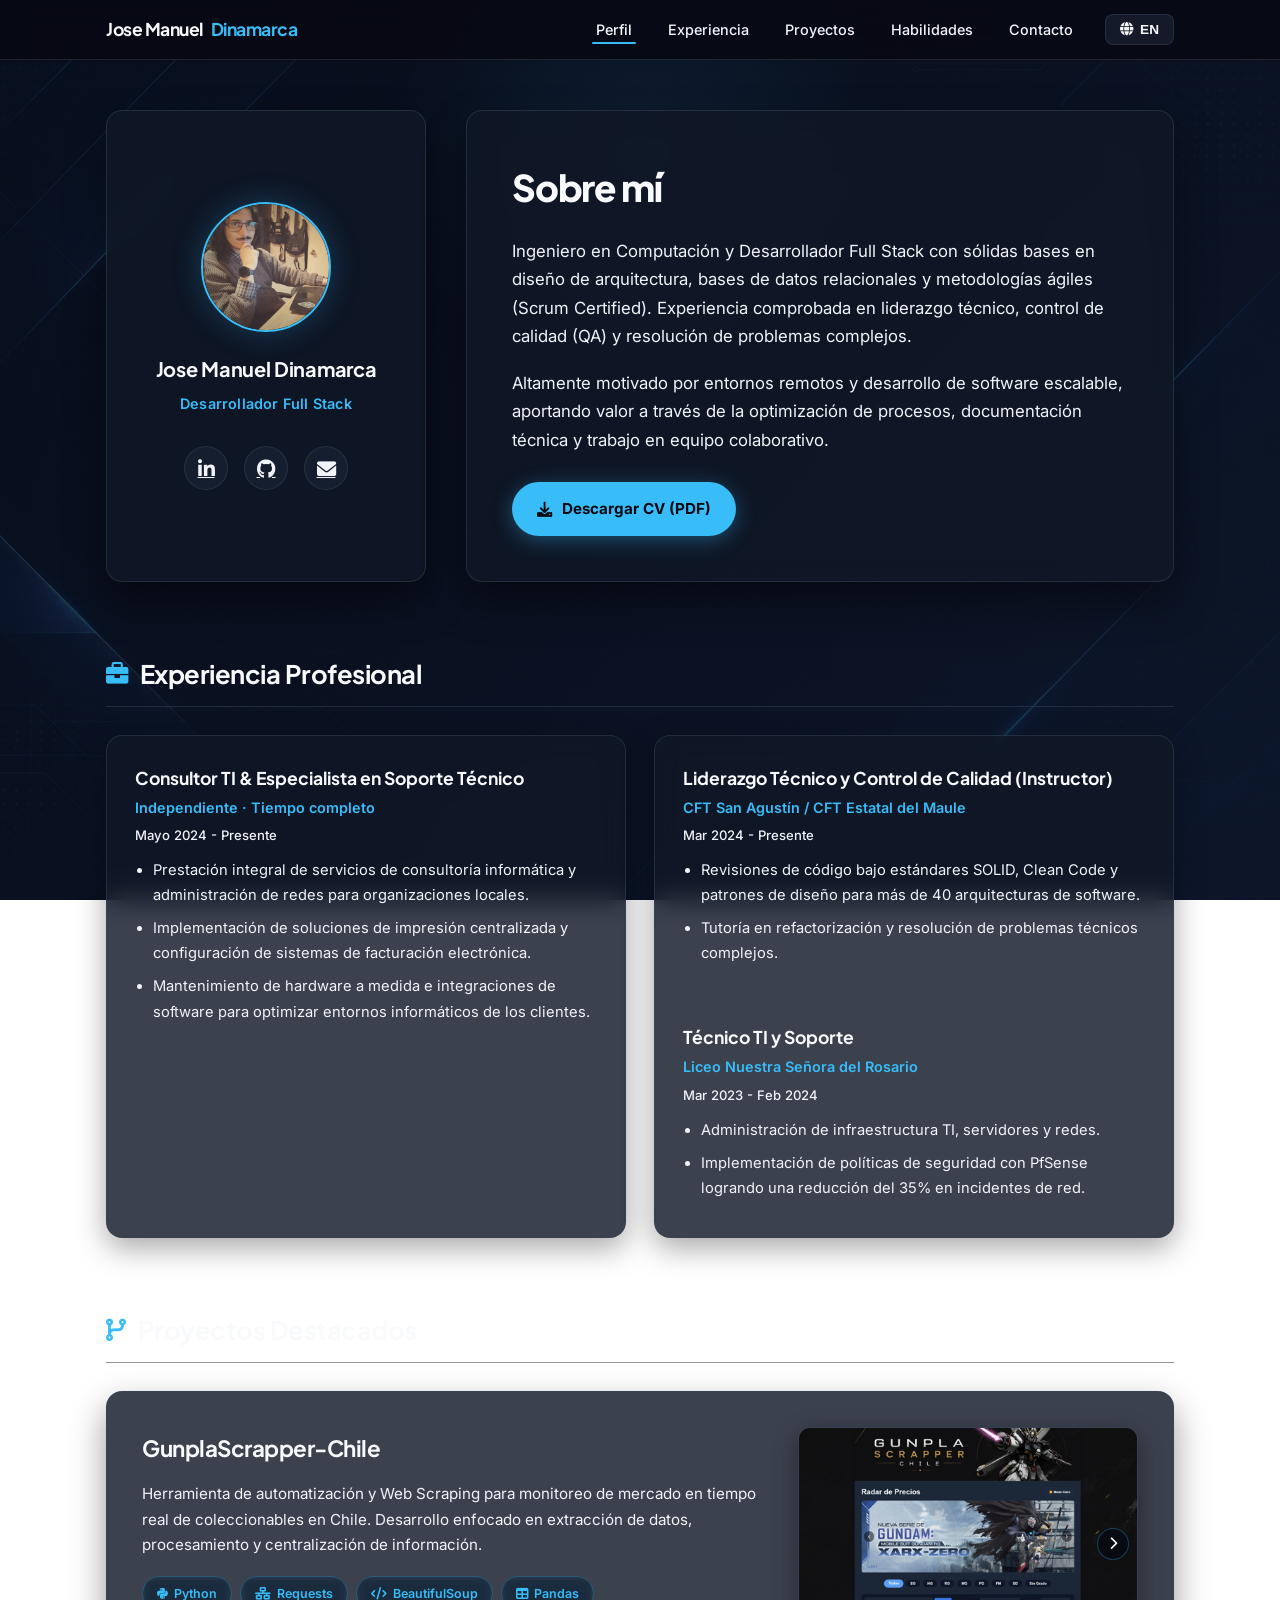
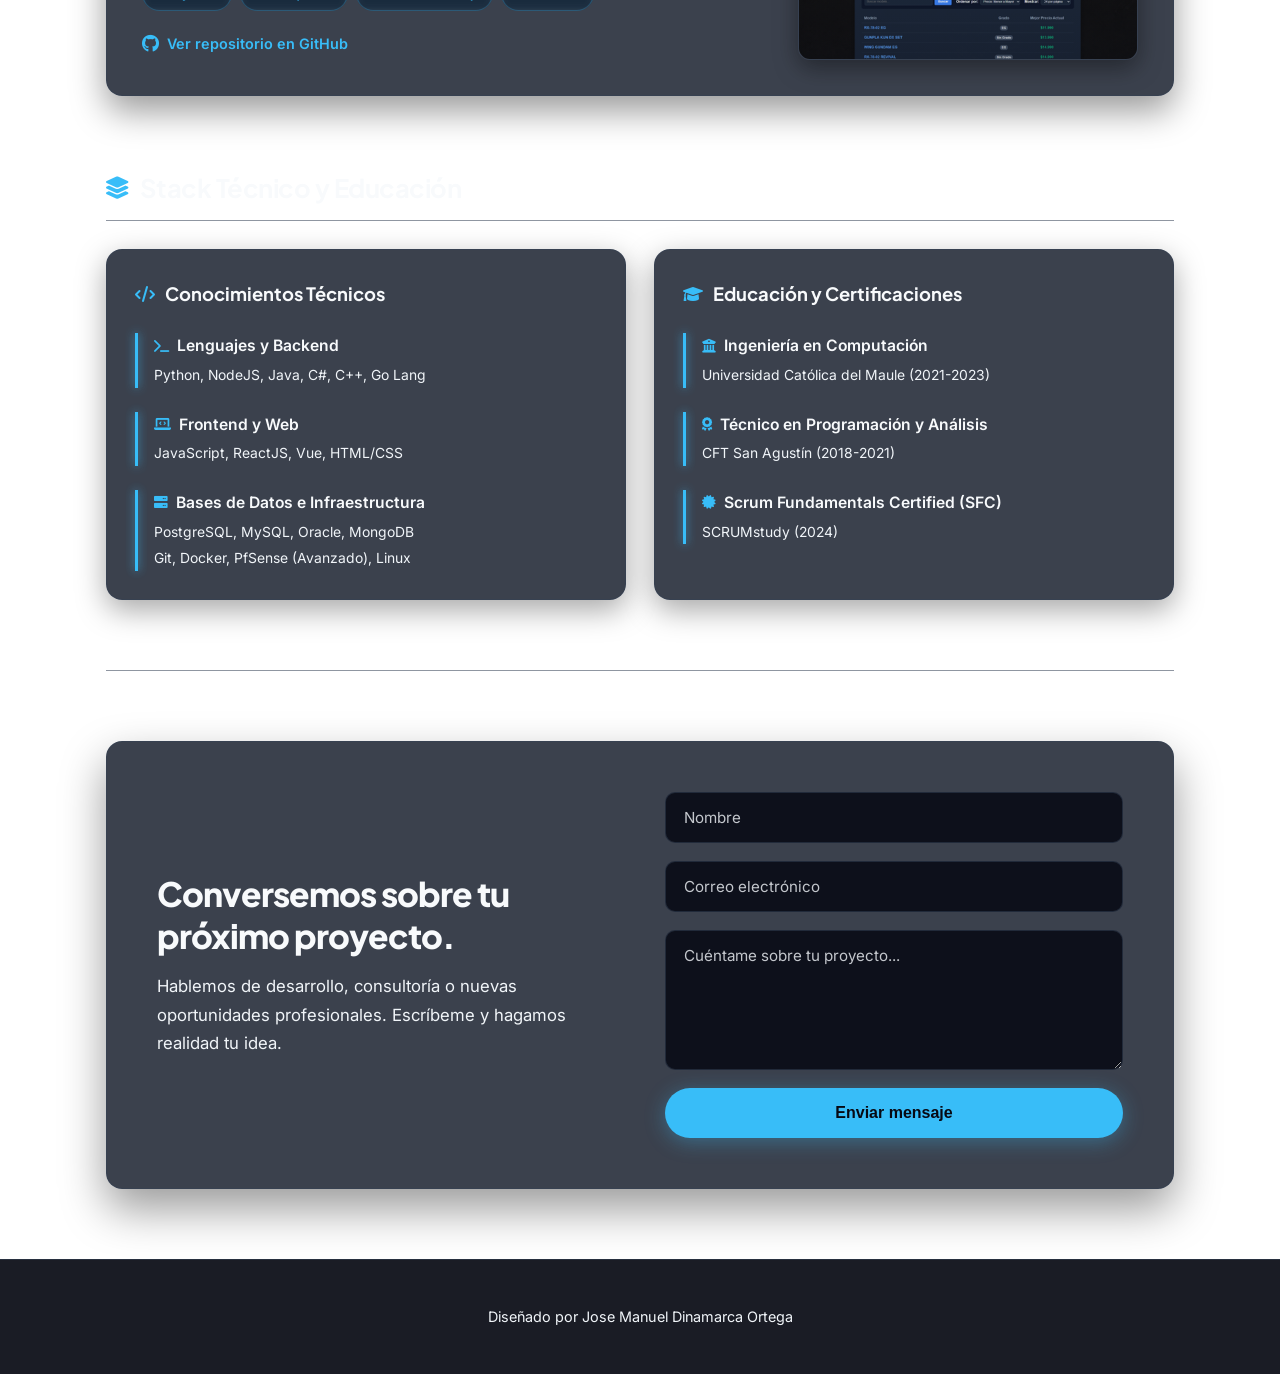
==== commit b6a652d7: "Refactor skills and education section for improved readability and structure" ====
--- a/index.html
+++ b/index.html
@@ -1235,30 +1235,37 @@
 
         <!-- SKILLS & EDUCATION SECTION -->
         <section id="skills">
-            <h2 class="section-title"><i class="fas fa-layer-group" aria-hidden="true"></i> <span data-es="Stack Técnico y Educación" data-en="Technical Stack & Education">Stack Técnico y Educación</span></h2>
+            <h2 class="section-title">
+                <i class="fas fa-layer-group" aria-hidden="true"></i> 
+                <span data-es="Stack Técnico y Educación" data-en="Technical Stack & Education">Stack Técnico y Educación</span>
+            </h2>
             
             <div class="grid-2">
-                <div class="card" style="--x: 248.59999084472656px; --y: -45.98750305175781px;">
-                    <h3 data-es="Conocimientos Técnicos" data-en="Technical Knowledge" class="card-header-title">
-                        <i class="fas fa-code" style="color: var(--accent); font-size: 1rem;" aria-hidden="true"></i> Conocimientos Técnicos
+                <div class="card">
+                    <h3 class="card-header-title">
+                        <i class="fas fa-code" style="color: var(--accent); font-size: 1rem;" aria-hidden="true"></i> 
+                        <span data-es="Conocimientos Técnicos" data-en="Technical Knowledge">Conocimientos Técnicos</span>
                     </h3>
                     
                     <div class="card-inner-stack">
                         <div class="edu-accent-item">
-                            <strong data-es="Lenguajes y Backend" data-en="Languages &amp; Backend" class="stack-item-title">
-                                <i class="fas fa-terminal" style="color: var(--accent); font-size: 0.85rem;" aria-hidden="true"></i> Lenguajes y Backend
+                            <strong class="stack-item-title">
+                                <i class="fas fa-terminal" style="color: var(--accent); font-size: 0.85rem;" aria-hidden="true"></i> 
+                                <span data-es="Lenguajes y Backend" data-en="Languages &amp; Backend">Lenguajes y Backend</span>
                             </strong>
                             <p class="stack-item-desc">Python, NodeJS, Java, C#, C++, Go Lang</p>
                         </div>
                         <div class="edu-accent-item">
-                            <strong data-es="Frontend y Web" data-en="Frontend &amp; Web" class="stack-item-title">
-                                <i class="fas fa-laptop-code" style="color: var(--accent); font-size: 0.85rem;" aria-hidden="true"></i> Frontend y Web
+                            <strong class="stack-item-title">
+                                <i class="fas fa-laptop-code" style="color: var(--accent); font-size: 0.85rem;" aria-hidden="true"></i> 
+                                <span data-es="Frontend y Web" data-en="Frontend &amp; Web">Frontend y Web</span>
                             </strong>
                             <p class="stack-item-desc">JavaScript, ReactJS, Vue, HTML/CSS</p>
                         </div>
                         <div class="edu-accent-item">
-                            <strong data-es="Bases de Datos e Infraestructura" data-en="Databases &amp; Infrastructure" class="stack-item-title">
-                                <i class="fas fa-server" style="color: var(--accent); font-size: 0.85rem;" aria-hidden="true"></i> Bases de Datos e Infraestructura
+                            <strong class="stack-item-title">
+                                <i class="fas fa-server" style="color: var(--accent); font-size: 0.85rem;" aria-hidden="true"></i> 
+                                <span data-es="Bases de Datos e Infraestructura" data-en="Databases &amp; Infrastructure">Bases de Datos e Infraestructura</span>
                             </strong>
                             <p class="stack-item-desc">PostgreSQL, MySQL, Oracle, MongoDB</p>
                             <p class="stack-item-desc" style="margin-top: 3px;">Git, Docker, PfSense (Avanzado), Linux</p>
@@ -1266,26 +1273,30 @@
                     </div>
                 </div>
 
-                <div class="card" style="--x: -299.4000244140625px; --y: -45.98750305175781px;">
-                    <h3 data-es="Educación y Certificaciones" data-en="Education &amp; Certifications" class="card-header-title">
-                        <i class="fas fa-graduation-cap" style="color: var(--accent); font-size: 1rem;" aria-hidden="true"></i> Educación y Certificaciones
+                <div class="card">
+                    <h3 class="card-header-title">
+                        <i class="fas fa-graduation-cap" style="color: var(--accent); font-size: 1rem;" aria-hidden="true"></i> 
+                        <span data-es="Educación y Certificaciones" data-en="Education &amp; Certifications">Educación y Certificaciones</span>
                     </h3>
                     <div class="card-inner-stack">
                         <div class="edu-accent-item">
-                            <strong data-es="Ingeniería en Computación" data-en="Computer Science Engineering" class="stack-item-title">
-                                <i class="fas fa-university" style="color: var(--accent); font-size: 0.85rem;" aria-hidden="true"></i> Ingeniería en Computación
+                            <strong class="stack-item-title">
+                                <i class="fas fa-university" style="color: var(--accent); font-size: 0.85rem;" aria-hidden="true"></i> 
+                                <span data-es="Ingeniería en Computación" data-en="Computer Science Engineering">Ingeniería en Computación</span>
                             </strong>
                             <p class="stack-item-desc">Universidad Católica del Maule (2021-2023)</p>
                         </div>
                         <div class="edu-accent-item">
-                            <strong data-es="Técnico en Programación y Análisis" data-en="Programming and Analysis Technician" class="stack-item-title">
-                                <i class="fas fa-award" style="color: var(--accent); font-size: 0.85rem;" aria-hidden="true"></i> Técnico en Programación y Análisis
+                            <strong class="stack-item-title">
+                                <i class="fas fa-award" style="color: var(--accent); font-size: 0.85rem;" aria-hidden="true"></i> 
+                                <span data-es="Técnico en Programación y Análisis" data-en="Programming and Analysis Technician">Técnico en Programación y Análisis</span>
                             </strong>
                             <p class="stack-item-desc">CFT San Agustín (2018-2021)</p>
                         </div>
                         <div class="edu-accent-item">
                             <strong class="stack-item-title">
-                                <i class="fas fa-certificate" style="color: var(--accent); font-size: 0.85rem;" aria-hidden="true"></i> Scrum Fundamentals Certified (SFC)
+                                <i class="fas fa-certificate" style="color: var(--accent); font-size: 0.85rem;" aria-hidden="true"></i> 
+                                <span>Scrum Fundamentals Certified (SFC)</span>
                             </strong>
                             <p class="stack-item-desc">SCRUMstudy (2024)</p>
                         </div>
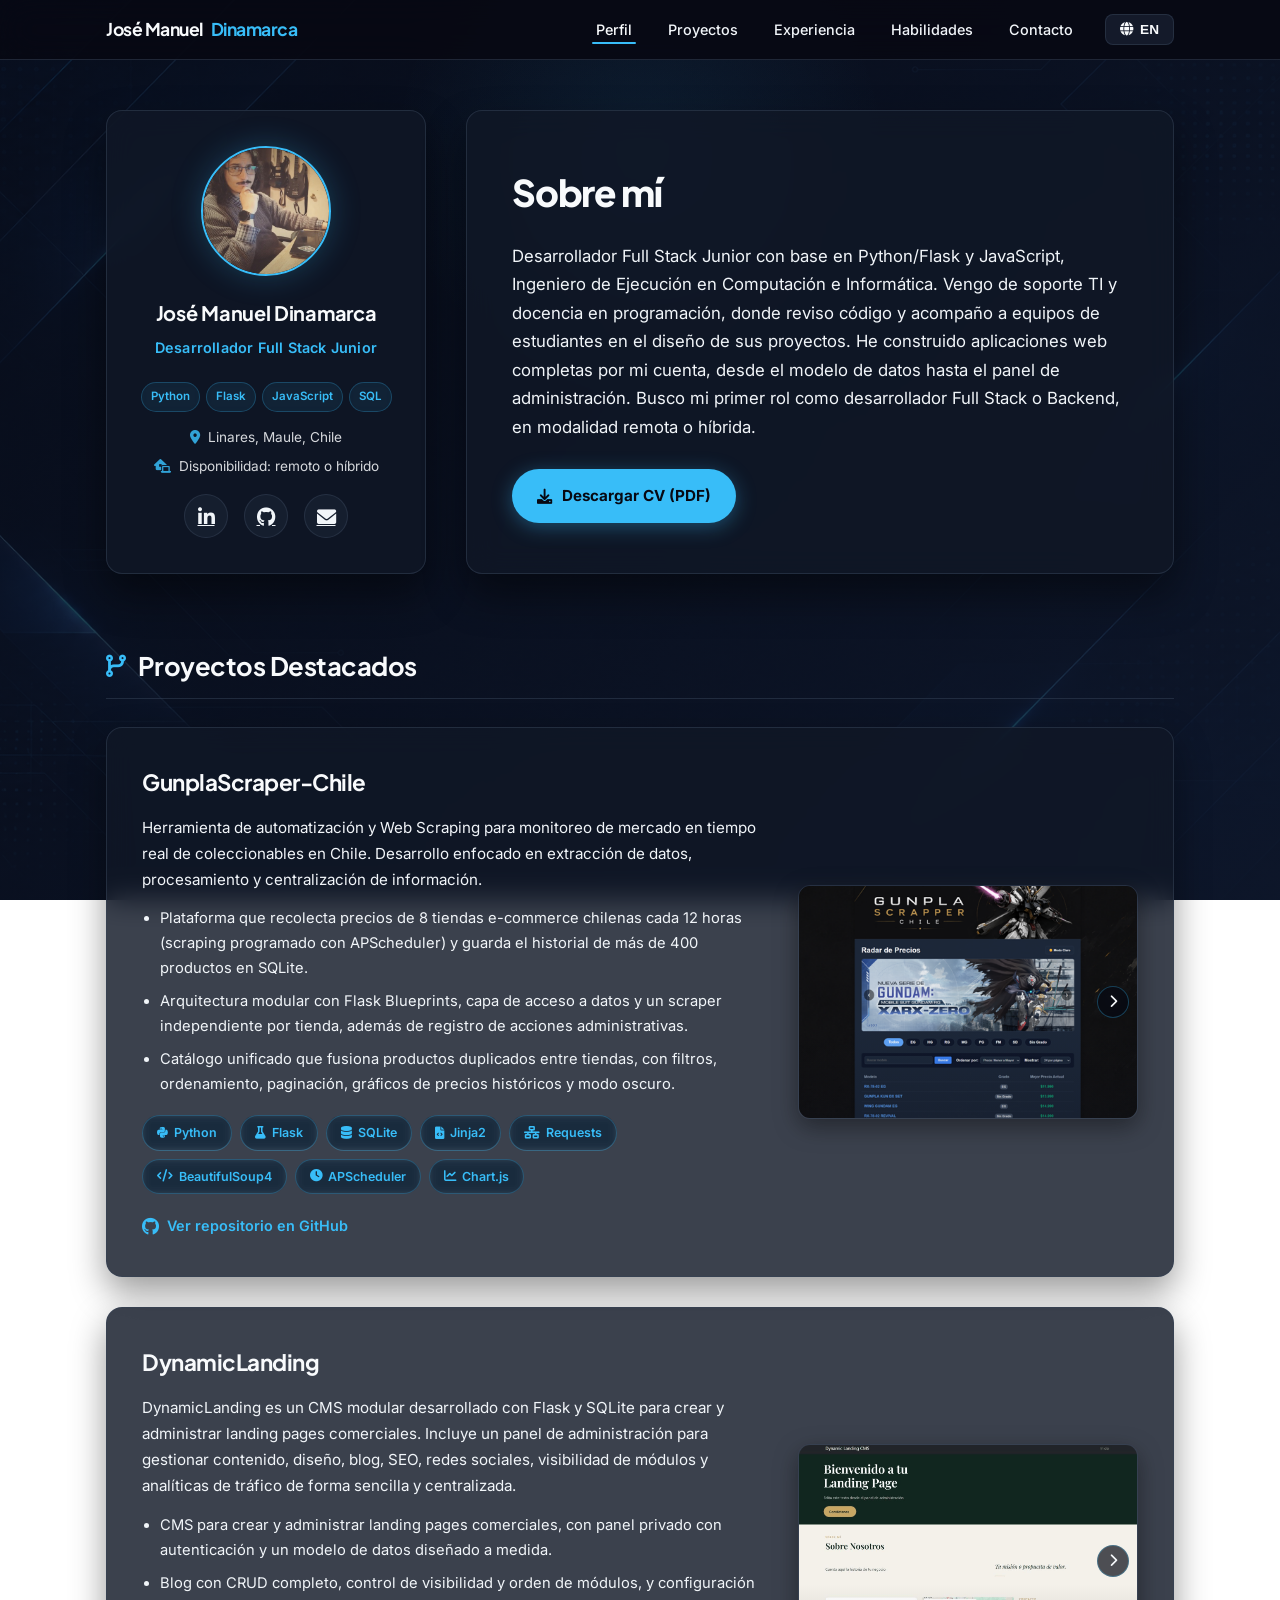
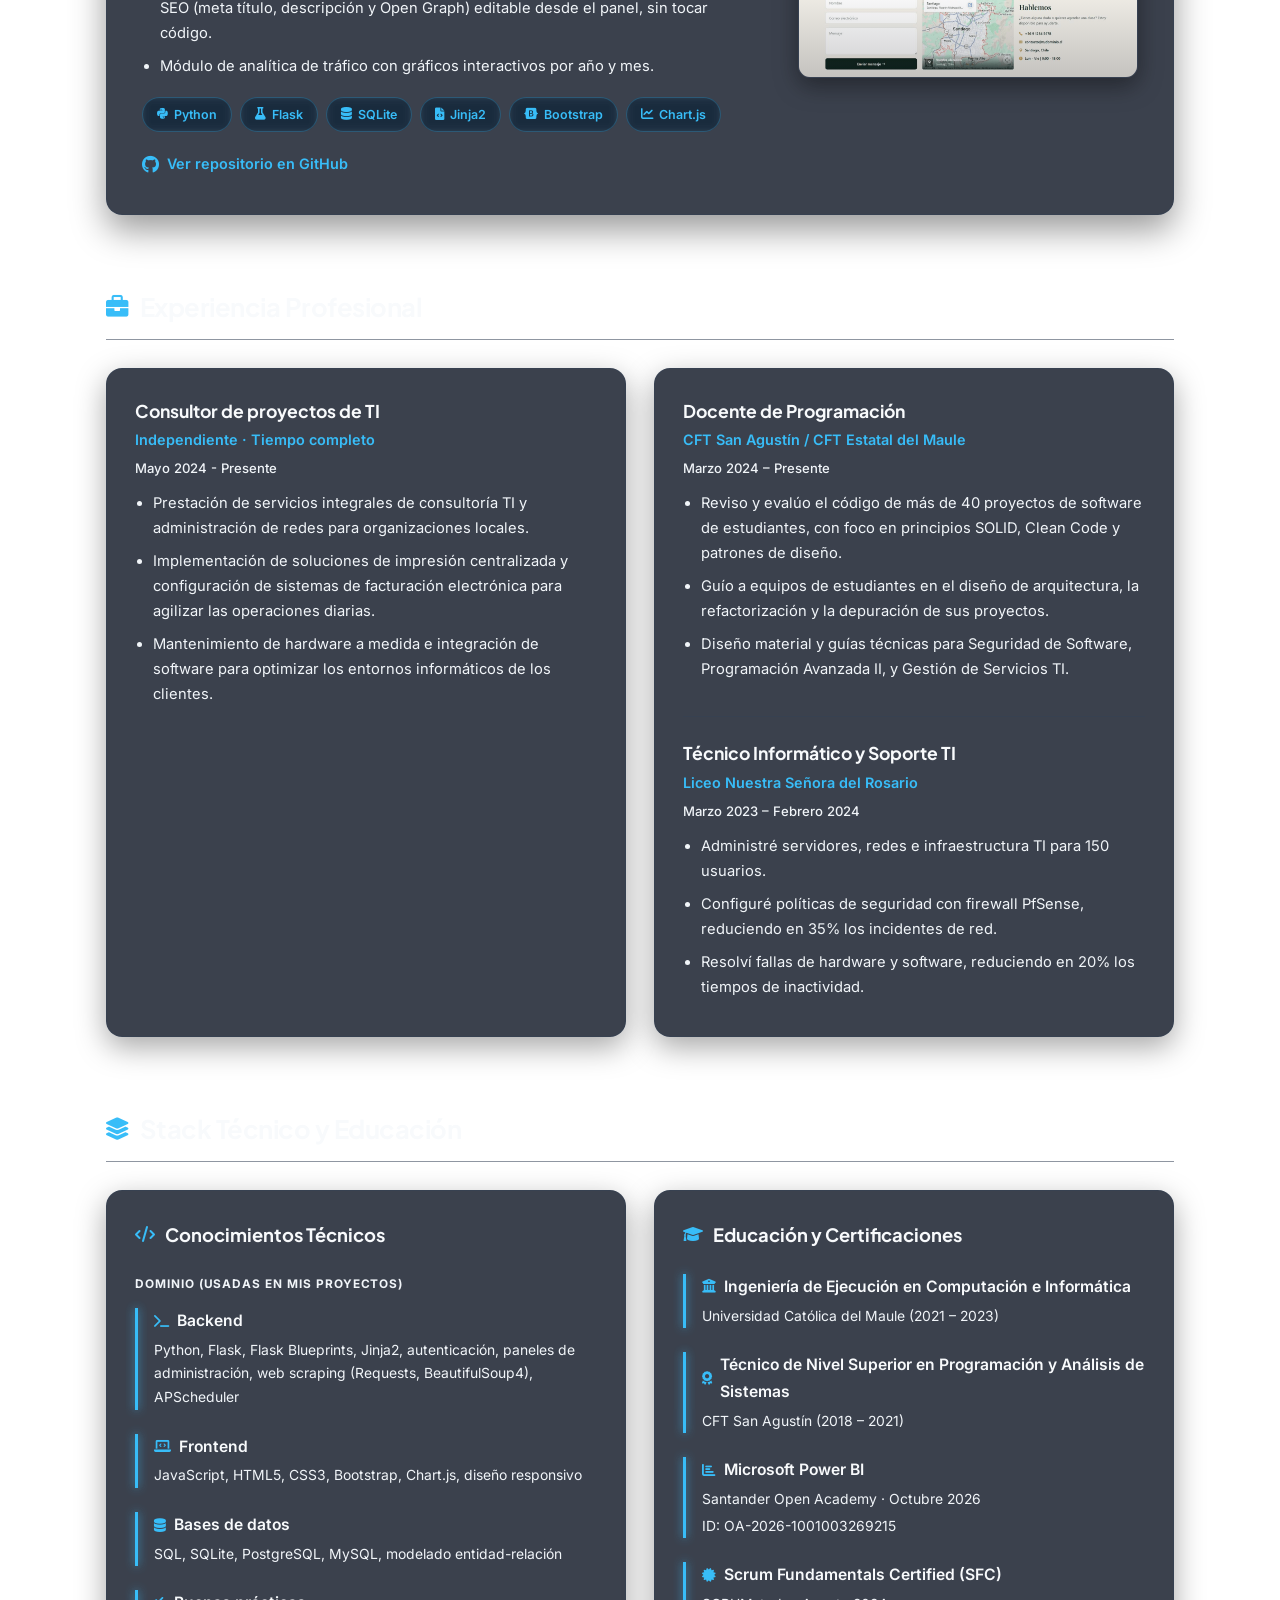
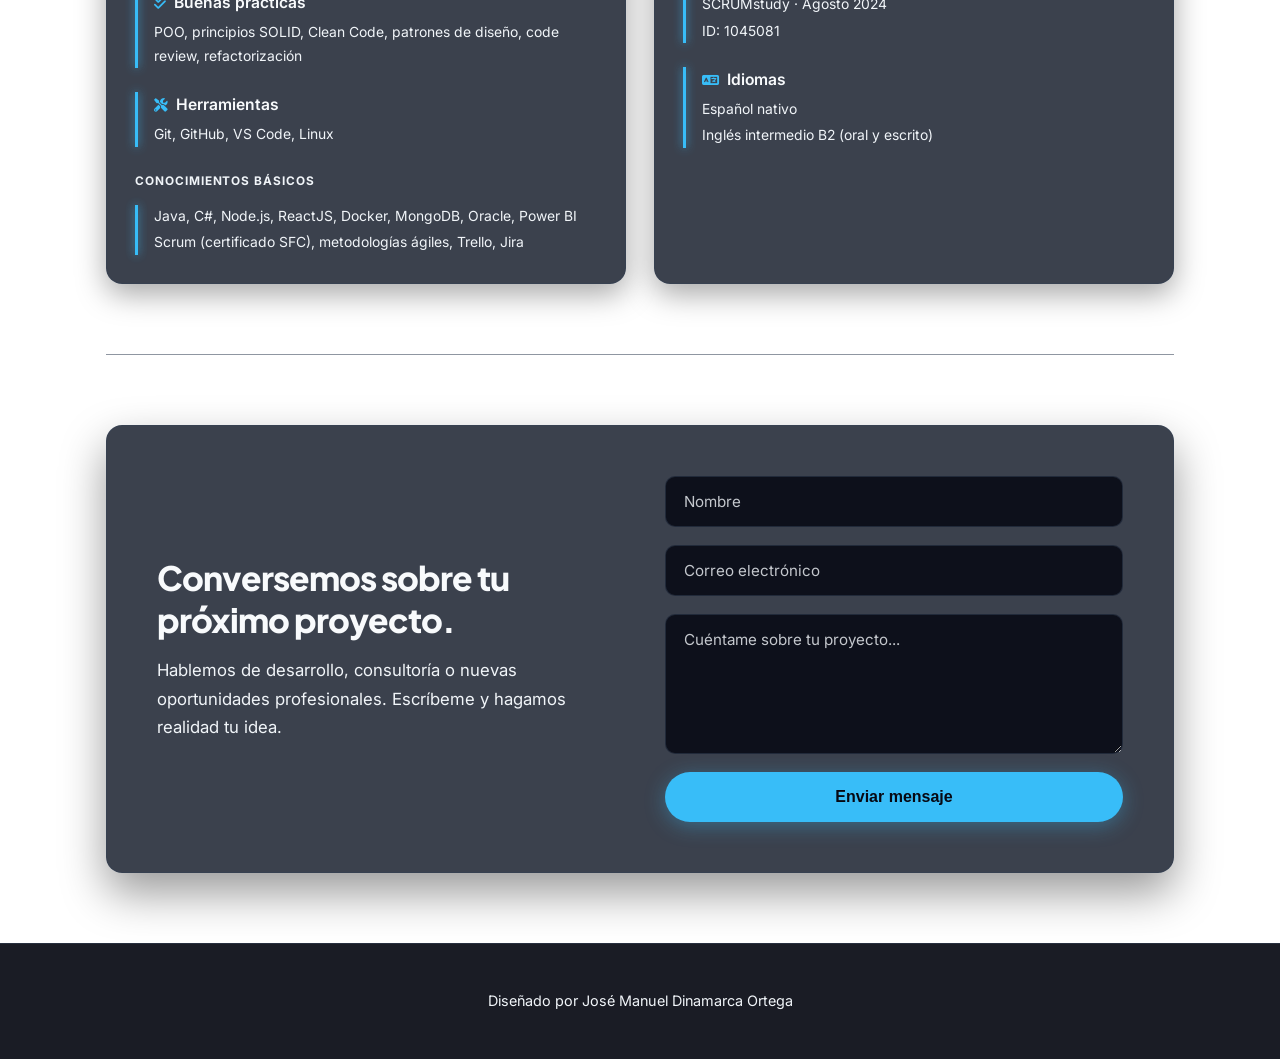
==== commit cba232b9: "feat: Add initial site structure and content - Created JSON files for contact, experience, hero, pro" ====
--- a/index.html
+++ b/index.html
@@ -3,34 +3,39 @@
 <head>
     <meta charset="UTF-8">
     <meta name="viewport" content="width=device-width, initial-scale=1.0">
-    
-    <!-- SEO y Metadatos iniciales (Español) -->
-    <title id="page-title" data-es="Jose Manuel Dinamarca Ortega | Desarrollador Full Stack" data-en="Jose Manuel Dinamarca Ortega | Full Stack Developer">Jose Manuel Dinamarca Ortega | Desarrollador Full Stack</title>
-    <meta name="description" id="meta-desc" content="Portfolio of Jose Manuel Dinamarca, Full Stack Developer and Data Engineer." data-es="Ingeniero en Computación y Desarrollador Full Stack. Explora mi experiencia profesional, habilidades técnicas y proyectos." data-en="Computer Science Engineer and Full Stack Developer. Explore my professional experience, technical skills, and projects.">
-    
-    <!-- Open Graph / LinkedIn / Facebook -->
+    <meta name="google-site-verification" content="19XCE3zJjSXNf-7TdAcSUYZN12dsNW2GK9_PqxUCNUo">
+
+    <!-- SEO y Metadatos -->
+    <title id="page-title" data-es="José Manuel Dinamarca Ortega | Desarrollador Full Stack Junior" data-en="José Manuel Dinamarca Ortega | Junior Full Stack Developer">José Manuel Dinamarca Ortega | Desarrollador Full Stack Junior</title>
+    <meta name="description" id="meta-desc" content="Desarrollador Full Stack Junior en Python, Flask y JavaScript. Proyectos, experiencia y habilidades. Busco mi primer rol Full Stack o Backend, remoto o híbrido." data-es="Desarrollador Full Stack Junior en Python, Flask y JavaScript. Proyectos, experiencia y habilidades. Busco mi primer rol Full Stack o Backend, remoto o híbrido." data-en="Junior Full Stack Developer in Python, Flask, and JavaScript. Projects, experience, and skills. Looking for my first Full Stack or Backend role, remote or hybrid.">
+
+    <!-- Open Graph -->
     <meta property="og:type" content="website">
     <meta property="og:url" content="https://jose94d.github.io/">
-    <meta property="og:title" id="og-title" content="Jose Manuel Dinamarca Ortega | Desarrollador Full Stack" data-es="Jose Manuel Dinamarca Ortega | Desarrollador Full Stack" data-en="Jose Manuel Dinamarca Ortega | Full Stack Developer">
-    <meta property="og:description" id="og-desc" content="Ingeniero en Computación y Desarrollador Full Stack. Explora mi experiencia profesional, habilidades técnicas y proyectos." data-es="Ingeniero en Computación y Desarrollador Full Stack. Explora mi experiencia profesional, habilidades técnicas y proyectos." data-en="Computer Science Engineer and Full Stack Developer. Explore my professional experience, technical skills, and projects.">
+    <meta property="og:title" id="og-title" content="José Manuel Dinamarca Ortega | Desarrollador Full Stack Junior" data-es="José Manuel Dinamarca Ortega | Desarrollador Full Stack Junior" data-en="José Manuel Dinamarca Ortega | Junior Full Stack Developer">
+    <meta property="og:description" id="og-desc" content="Desarrollador Full Stack Junior en Python, Flask y JavaScript. Proyectos, experiencia y habilidades. Busco mi primer rol Full Stack o Backend, remoto o híbrido." data-es="Desarrollador Full Stack Junior en Python, Flask y JavaScript. Proyectos, experiencia y habilidades. Busco mi primer rol Full Stack o Backend, remoto o híbrido." data-en="Junior Full Stack Developer in Python, Flask, and JavaScript. Projects, experience, and skills. Looking for my first Full Stack or Backend role, remote or hybrid.">
     <meta property="og:image" content="https://jose94d.github.io/preview.jpg">
 
     <!-- Twitter -->
-	<meta name="twitter:card" content="summary_large_image">
-	<meta name="twitter:url" content="https://jose94d.github.io/">
-	<meta name="twitter:title" id="tw-title" content="Jose Manuel Dinamarca Ortega | Desarrollador Full Stack" data-es="Jose Manuel Dinamarca Ortega | Desarrollador Full Stack" data-en="Jose Manuel Dinamarca Ortega | Full Stack Developer">
-	<meta name="twitter:description" id="tw-desc" content="Ingeniero en Computación y Desarrollador Full Stack. Explora mi experiencia profesional, habilidades técnicas y proyectos." data-es="Ingeniero en Computación y Desarrollador Full Stack. Explora mi experiencia profesional, habilidades técnicas y proyectos." data-en="Computer Science Engineer and Full Stack Developer. Explore my professional experience, technical skills, and projects.">
-	<meta name="twitter:image" content="https://jose94d.github.io/preview.jpg">
-
-    <!-- SEO Multilingüe (Hreflang para GitHub Pages) -->
-    <link rel="alternate" hreflang="es" href="https://jose94d.github.io/" />
-    <link rel="alternate" hreflang="en" href="https://jose94d.github.io/?lang=en" />
-    <link rel="alternate" hreflang="x-default" href="https://jose94d.github.io/" />
-
-    <!-- Favicon -->
-    <link rel="icon" type="image/x-icon" href="favicon.jpg">
-    
-    <!-- FontAwesome for icons -->
+    <meta name="twitter:card" content="summary_large_image">
+    <meta name="twitter:url" content="https://jose94d.github.io/">
+    <meta name="twitter:title" id="tw-title" content="José Manuel Dinamarca Ortega | Desarrollador Full Stack Junior" data-es="José Manuel Dinamarca Ortega | Desarrollador Full Stack Junior" data-en="José Manuel Dinamarca Ortega | Junior Full Stack Developer">
+    <meta name="twitter:description" id="tw-desc" content="Desarrollador Full Stack Junior en Python, Flask y JavaScript. Proyectos, experiencia y habilidades. Busco mi primer rol Full Stack o Backend, remoto o híbrido." data-es="Desarrollador Full Stack Junior en Python, Flask y JavaScript. Proyectos, experiencia y habilidades. Busco mi primer rol Full Stack o Backend, remoto o híbrido." data-en="Junior Full Stack Developer in Python, Flask, and JavaScript. Projects, experience, and skills. Looking for my first Full Stack or Backend role, remote or hybrid.">
+    <meta name="twitter:image" content="https://jose94d.github.io/preview.jpg">
+
+    <link rel="canonical" href="https://jose94d.github.io/">
+
+    <!-- Datos estructurados (schema.org) -->
+    <script type="application/ld+json">{"@context": "https://schema.org", "@type": "Person", "address": {"@type": "PostalAddress", "addressCountry": "CL", "addressLocality": "Linares", "addressRegion": "Maule"}, "alumniOf": [{"@type": "CollegeOrUniversity", "name": "Universidad Cat\u00f3lica del Maule"}, {"@type": "EducationalOrganization", "name": "CFT San Agust\u00edn"}], "email": "mailto:jose.m.dinamarca@gmail.com", "image": "https://jose94d.github.io/assets/img/avatar.jpg", "jobTitle": "Desarrollador Full Stack Junior", "knowsAbout": ["Python", "Flask", "JavaScript", "SQL", "SQLite", "Jinja2", "Web scraping", "SOLID", "Clean Code"], "name": "Jos\u00e9 Manuel Dinamarca Ortega", "sameAs": ["https://linkedin.com/in/jose-dinamarca-ortega", "https://github.com/Jose94D"], "url": "https://jose94d.github.io/"}</script>
+
+    <!-- Hreflang -->
+    <link rel="alternate" hreflang="es" href="https://jose94d.github.io/">
+    <link rel="alternate" hreflang="en" href="https://jose94d.github.io/?lang=en">
+    <link rel="alternate" hreflang="x-default" href="https://jose94d.github.io/">
+
+    <link rel="icon" type="image/x-icon" href="assets/icons/favicon.png">
+
+    <!-- FontAwesome -->
     <link rel="preload" href="https://cdnjs.cloudflare.com/ajax/libs/font-awesome/6.0.0/css/all.min.css" as="style" onload="this.onload=null;this.rel='stylesheet'">
     <noscript>
         <link rel="stylesheet" href="https://cdnjs.cloudflare.com/ajax/libs/font-awesome/6.0.0/css/all.min.css">
@@ -39,1097 +44,64 @@
     <!-- Google Fonts -->
     <link rel="preconnect" href="https://fonts.googleapis.com">
     <link rel="preconnect" href="https://fonts.gstatic.com" crossorigin>
-    <link href="https://fonts.googleapis.com/css2?family=Inter:wght@300;400;500;600&family=Plus+Jakarta+Sans:wght@500;600;700;800&display=swap" rel="stylesheet">
-    
-    <style>
-        :root {
-            --bg-color: #070913;
-            --card-bg: rgba(17, 24, 39, 0.82);
-            --card-hover-bg: rgba(30, 41, 59, 0.90);
-            --text-main: #f8fafc;       
-            --text-muted: #f1f5f9;
-            --accent: #38bdf8;
-            --accent-glow: rgba(56, 189, 248, 0.25);
-            --accent-hover: #0ea5e9;
-            --border-color: rgba(51, 65, 85, 0.55);    
-            --border-glow: rgba(56, 189, 248, 0.6);
-            --radius: 16px;
-            --transition: all 0.35s cubic-bezier(0.16, 1, 0.3, 1);
-        }
-
-        * {
-            box-sizing: border-box;
-            margin: 0;
-            padding: 0;
-        }
-
-        html {
-            scroll-behavior: smooth;
-            overflow-x: clip;
-            max-width: 100vw;
-        }
-
-        body {
-            font-family: 'Inter', -apple-system, BlinkMacSystemFont, "Segoe UI", Roboto, sans-serif;
-            background: linear-gradient(135deg, rgba(7, 9, 19, 0.65) 0%, rgba(15, 23, 42, 0.75) 100%), url('background.png');
-            background-size: cover;
-            background-position: center;
-            background-attachment: fixed;
-            background-repeat: no-repeat;
-            color: var(--text-main);
-            line-height: 1.7;
-            -webkit-font-smoothing: antialiased;
-            text-align: left;
-            overflow-x: clip;
-            max-width: 100vw;
-            position: relative;
-        }
-
-        a:focus-visible,
-        button:focus-visible,
-        input:focus-visible,
-        textarea:focus-visible {
-            outline: 2px solid var(--accent);
-            outline-offset: 3px;
-        }
-
-        .ambient-glow {
-            position: absolute;
-            width: 100%;
-            max-width: 500px;
-            height: 500px;
-            background: radial-gradient(circle, rgba(56, 189, 248, 0.08) 0%, rgba(0, 0, 0, 0) 70%);
-            top: -100px;
-            left: 50%;
-            transform: translateX(-50%);
-            z-index: -1;
-            pointer-events: none;
-        }
-
-        .navbar {
-            position: sticky;
-            top: 0;
-            z-index: 1000;
-            background-color: rgba(7, 9, 19, 0.88);
-            backdrop-filter: blur(16px);
-            -webkit-backdrop-filter: blur(16px);
-            border-bottom: 1px solid var(--border-color);
-            padding: 14px 0;
-            transition: var(--transition);
-        }
-
-        .nav-container {
-            max-width: 1140px;
-            margin: 0 auto;
-            padding: 0 clamp(20px, 4vw, 36px);
-            display: flex;
-            justify-content: space-between;
-            align-items: center;
-        }
-
-        .nav-logo {
-            font-family: 'Plus Jakarta Sans', sans-serif;
-            font-weight: 700;
-            font-size: 1.1rem;
-            color: var(--text-main);
-            text-decoration: none;
-            letter-spacing: -0.5px;
-            display: flex;
-            align-items: center;
-            gap: 8px;
-            border-radius: 4px;
-        }
-
-        .nav-logo span {
-            color: var(--accent);
-        }
-
-        .nav-right {
-            display: flex;
-            align-items: center;
-            gap: 28px;
-        }
-
-        .nav-links {
-            display: flex;
-            gap: 28px;
-            list-style: none;
-        }
-
-        .nav-links a {
-            color: var(--text-muted);
-            text-decoration: none;
-            font-size: 0.9rem;
-            font-weight: 500;
-            transition: var(--transition);
-            position: relative;
-            border-radius: 4px;
-            padding: 2px 4px;
-        }
-
-        .nav-links a::after {
-            content: '';
-            position: absolute;
-            width: 0;
-            height: 2px;
-            bottom: -4px;
-            left: 0;
-            background-color: var(--accent);
-            transition: var(--transition);
-            border-radius: 2px;
-        }
-
-        .nav-links a:hover,
-        .nav-links a.active {
-            color: var(--text-main);
-        }
-
-        .nav-links a:hover::after,
-        .nav-links a.active::after {
-            width: 100%;
-        }
-
-        .btn-lang {
-            background: rgba(30, 41, 59, 0.6);
-            border: 1px solid var(--border-color);
-            color: var(--text-main);
-            padding: 7px 14px;
-            border-radius: 8px;
-            cursor: pointer;
-            font-size: 0.85rem;
-            font-weight: 600;
-            display: flex;
-            align-items: center;
-            gap: 6px;
-            transition: var(--transition);
-        }
-
-        .btn-lang:hover {
-            border-color: var(--accent);
-            color: var(--accent);
-            background: rgba(56, 189, 248, 0.12);
-            box-shadow: 0 0 15px var(--accent-glow);
-        }
-
-        .main-container {
-            max-width: 1140px;
-            margin: 50px auto;
-            padding: 0 clamp(20px, 4vw, 36px);
-        }
-
-        .hero-grid {
-            display: grid;
-            grid-template-columns: 320px 1fr;
-            gap: 40px;
-            align-items: stretch;
-            margin-bottom: 70px;
-        }
-
-        .profile-sidebar {
-            background-color: var(--card-bg);
-            backdrop-filter: blur(14px);
-            -webkit-backdrop-filter: blur(14px);
-            border: 1px solid var(--border-color);
-            border-radius: var(--radius);
-            padding: 35px 28px;
-            text-align: center;
-            box-shadow: 0 20px 40px rgba(0, 0, 0, 0.45);
-            display: flex;
-            flex-direction: column;
-            justify-content: center;
-            transition: var(--transition);
-            position: relative;
-            overflow: hidden; 
-        }
-
-        .profile-sidebar:hover {
-            border-color: var(--border-glow);
-            background-color: var(--card-hover-bg);
-            transform: translateY(-4px);
-            box-shadow: 0 20px 45px rgba(0, 0, 0, 0.5);
-        }
-
-        .profile-avatar-container {
-            width: 130px;
-            height: 130px;
-            margin: 0 auto 20px auto;
-            border-radius: 50%;
-            overflow: hidden;
-            border: 2px solid var(--accent);
-            box-shadow: 0 0 30px var(--accent-glow);
-            position: relative;
-            transition: var(--transition);
-        }
-
-        .profile-sidebar:hover .profile-avatar-container {
-            border-color: var(--border-glow);
-            box-shadow: 0 0 40px var(--accent-glow);
-        }
-
-        .profile-avatar-container img {
-            width: 100%;
-            height: 100%;
-            object-fit: cover;
-            transition: var(--transition);
-        }
-
-        .profile-avatar-container:hover img {
-            transform: scale(1.06);
-        }
-
-        .profile-name {
-            font-family: 'Plus Jakarta Sans', sans-serif;
-            font-size: 1.25rem;
-            font-weight: 700;
-            margin-bottom: 6px;
-            letter-spacing: -0.3px;
-        }
-
-        .profile-role {
-            font-size: 0.9rem;
-            color: var(--accent);
-            font-weight: 600;
-            margin-bottom: 22px;
-            letter-spacing: 0.2px;
-        }
-
-        .social-icons {
-            display: flex;
-            justify-content: center;
-            gap: 16px;
-            margin-top: 8px;
-            font-size: 1.2rem;
-        }
-
-        .social-icons a {
-            color: var(--text-muted);
-            background: rgba(30, 41, 59, 0.5);
-            width: 44px;
-            height: 44px;
-            border-radius: 50%;
-            display: flex;
-            align-items: center;
-            justify-content: center;
-            border: 1px solid var(--border-color);
-            transition: var(--transition);
-            position: relative;
-            overflow: hidden;
-        }
-
-        .social-icons a i {
-            transition: var(--transition);
-        }
-
-        .social-icons a::before {
-            content: '';
-            position: absolute;
-            inset: 0;
-            border-radius: 50%;
-            background: radial-gradient(circle, var(--accent-glow) 0%, transparent 70%);
-            opacity: 0;
-            transition: var(--transition);
-        }
-
-        .social-icons a:hover {
-            color: var(--accent);
-            border-color: var(--accent);
-            background: rgba(56, 189, 248, 0.12);
-            transform: translateY(-3px) scale(1.05);
-            box-shadow: 0 0 20px var(--accent-glow), inset 0 0 10px rgba(56, 189, 248, 0.2);
-        }
-
-        .social-icons a:hover i {
-            transform: scale(1.15);
-        }
-
-        .social-icons a:hover::before {
-            opacity: 1;
-        }
-
-        .hero-content {
-            background-color: var(--card-bg);
-            backdrop-filter: blur(14px);
-            -webkit-backdrop-filter: blur(14px);
-            border: 1px solid var(--border-color);
-            border-radius: var(--radius);
-            padding: 45px;
-            box-shadow: 0 20px 40px rgba(0, 0, 0, 0.45);
-            display: flex;
-            flex-direction: column;
-            justify-content: center;
-            transition: var(--transition);
-            position: relative;
-            overflow: hidden; 
-        }
-
-        .hero-content:hover {
-            border-color: var(--border-glow);
-            background-color: var(--card-hover-bg);
-            transform: translateY(-4px);
-            box-shadow: 0 20px 45px rgba(0, 0, 0, 0.5);
-        }
-
-        .hero-content h1 {
-            font-family: 'Plus Jakarta Sans', sans-serif;
-            font-size: 2.3rem;
-            font-weight: 800;
-            letter-spacing: -1.2px;
-            margin-bottom: 18px;
-            color: var(--text-main);
-            text-align: left;
-        }
-
-        .hero-content p {
-            color: var(--text-muted);
-            font-size: 1.05rem;
-            margin-bottom: 18px;
-        }
-
-        .btn-cv {
-            display: inline-flex;
-            align-items: center;
-            gap: 10px;
-            background-color: var(--accent);
-            color: #070913;
-            padding: 13px 24px;
-            border-radius: 9999px;
-            text-decoration: none;
-            font-weight: 700;
-            font-size: 0.95rem;
-            transition: var(--transition);
-            margin-top: 10px;
-            box-shadow: 0 4px 20px rgba(56, 189, 248, 0.35);
-            width: fit-content;
-            position: relative;
-            overflow: hidden;
-            border: 1px solid transparent;
-            cursor: pointer;
-        }
-
-        .btn-cv::after {
-            content: '';
-            position: absolute;
-            inset: -2px;
-            border-radius: 9999px;
-            background: linear-gradient(90deg, transparent, rgba(255, 255, 255, 0.4), transparent);
-            opacity: 0;
-            transition: var(--transition);
-            pointer-events: none;
-        }
-
-        .btn-cv:hover {
-            background-color: var(--accent-hover);
-            transform: translateY(-3px);
-            box-shadow: 0 0 25px var(--accent-glow), 0 8px 25px rgba(56, 189, 248, 0.5);
-            border-color: rgba(255, 255, 255, 0.6);
-        }
-
-        .btn-cv:hover::after {
-            opacity: 1;
-            animation: shimmer 1.5s infinite;
-        }
-
-        @keyframes shimmer {
-            0% { transform: translateX(-100%); }
-            100% { transform: translateX(100%); }
-        }
-
-        section {
-            margin-bottom: 70px;
-        }
-
-        .section-title {
-            font-family: 'Plus Jakarta Sans', sans-serif;
-            font-size: 1.6rem;
-            font-weight: 700;
-            margin-bottom: 28px;
-            padding-bottom: 10px;
-            border-bottom: 1px solid var(--border-color);
-            display: flex;
-            align-items: center;
-            gap: 12px;
-            text-align: left;
-            color: var(--text-main);
-            letter-spacing: -0.5px;
-        }
-
-        .section-title i {
-            color: var(--accent);
-            font-size: 1.4rem;
-        }
-
-        .grid-2 {
-            display: grid;
-            grid-template-columns: 1fr 1fr;
-            gap: 28px;
-            align-items: stretch;
-        }
-
-        .card {
-            background-color: var(--card-bg);
-            backdrop-filter: blur(14px);
-            -webkit-backdrop-filter: blur(14px);
-            border: 1px solid var(--border-color);
-            border-radius: var(--radius);
-            padding: 28px;
-            transition: var(--transition);
-            box-shadow: 0 10px 30px rgba(0, 0, 0, 0.35);
-            height: 100%;
-            display: flex;
-            flex-direction: column;
-            position: relative;
-            overflow: hidden;
-        }
-
-        .card::before, .project-card::before, .contact-grid::before, .hero-content::before, .profile-sidebar::before {
-            content: '';
-            position: absolute;
-            top: var(--y, 0);
-            left: var(--x, 0);
-            transform: translate(-50%, -50%);
-            width: 400px;
-            height: 400px;
-            background: radial-gradient(circle, rgba(56, 189, 248, 0.12) 0%, transparent 70%);
-            opacity: 0;
-            transition: opacity 0.3s;
-            pointer-events: none;
-            z-index: 1;
-        }
-
-        .card:hover::before, .project-card:hover::before, .contact-grid:hover::before, .hero-content:hover::before, .profile-sidebar:hover::before {
-            opacity: 1;
-        }
-
-        .card > *, .project-card > *, .contact-grid > *, .hero-content > *, .profile-sidebar > * {
-            position: relative;
-            z-index: 2;
-        }
-
-        .card:hover {
-            border-color: var(--border-glow);
-            background-color: var(--card-hover-bg);
-            transform: translateY(-4px);
-            box-shadow: 0 16px 35px rgba(0, 0, 0, 0.45);
-        }
-
-        .card-flex-start {
-            display: flex;
-            flex-direction: column;
-            justify-content: flex-start;
-            height: 100%;
-        }
-
-        .card-space-between {
-            display: flex;
-            flex-direction: column;
-            justify-content: space-between;
-            gap: 26px;
-            height: 100%;
-        }
-
-        .experience-item {
-            margin-bottom: 26px;
-        }
-
-        .experience-item-flush {
-            margin-bottom: 0;
-        }
-
-        .experience-item-bordered {
-            border-top: 1px solid var(--border-color);
-            padding-top: 22px;
-            margin-bottom: 0;
-        }
-
-        .experience-title {
-            font-family: 'Plus Jakarta Sans', sans-serif;
-            font-size: 1.1rem;
-            font-weight: 700;
-            color: var(--text-main);
-            text-align: left;
-            margin-bottom: 2px;
-        }
-
-        .experience-company {
-            color: var(--accent);
-            font-size: 0.9rem;
-            font-weight: 600;
-            margin-bottom: 4px;
-            text-align: left;
-        }
-
-        .experience-date {
-            font-size: 0.82rem;
-            color: var(--text-muted);
-            margin-bottom: 12px;
-            text-align: left;
-            font-weight: 500;
-        }
-
-        .experience-desc {
-            font-size: 0.92rem;
-            color: var(--text-muted);
-            padding-left: 18px;
-            margin: 0;
-        }
-
-        .experience-desc li {
-            margin-bottom: 8px;
-        }
-
-        .project-card {
-            background-color: var(--card-bg);
-            backdrop-filter: blur(14px);
-            -webkit-backdrop-filter: blur(14px);
-            border: 1px solid var(--border-color);
-            border-radius: var(--radius);
-            padding: 35px;
-            display: grid;
-            grid-template-columns: 1fr 340px;
-            gap: 35px;
-            align-items: center;
-            box-shadow: 0 15px 35px rgba(0, 0, 0, 0.4);
-            transition: var(--transition);
-            position: relative;
-            overflow: hidden;
-            height: 100%;
-        }
-
-        .project-card:hover {
-            border-color: var(--border-glow);
-            background-color: var(--card-hover-bg);
-            transform: translateY(-4px);
-            box-shadow: 0 20px 45px rgba(0, 0, 0, 0.5);
-        }
-
-        .project-info h3 {
-            font-family: 'Plus Jakarta Sans', sans-serif;
-            font-size: 1.4rem;
-            font-weight: 700;
-            margin-bottom: 14px;
-            color: var(--text-main);
-            text-align: left;
-            letter-spacing: -0.5px;
-        }
-
-        .project-desc {
-            color: var(--text-muted); 
-            font-size: 0.95rem; 
-            margin-bottom: 14px;
-        }
-
-        .tech-stack {
-            display: flex;
-            flex-wrap: wrap;
-            gap: 8px;
-            margin: 18px 0;
-        }
-
-        .tech-tag {
-            background-color: rgba(56, 189, 248, 0.08);
-            color: var(--accent);
-            padding: 6px 14px;
-            border-radius: 9999px;
-            font-size: 0.78rem;
-            font-weight: 600;
-            border: 1px solid rgba(56, 189, 248, 0.25);
-            transition: var(--transition);
-            backdrop-filter: blur(4px);
-            -webkit-backdrop-filter: blur(4px);
-            display: inline-flex;
-            align-items: center;
-            gap: 6px;
-        }
-
-        .project-card:hover .tech-tag {
-            border-color: var(--border-glow);
-        }
-
-        .tech-tag:hover {
-            background-color: rgba(56, 189, 248, 0.18);
-            border-color: var(--accent);
-            transform: translateY(-2px);
-            box-shadow: 0 0 15px var(--accent-glow);
-            color: #ffffff;
-        }
-
-        .project-link {
-            color: var(--accent); 
-            text-decoration: none; 
-            font-weight: 600; 
-            font-size: 0.9rem; 
-            display: inline-flex; 
-            align-items: center; 
-            gap: 8px; 
-            transition: var(--transition);
-        }
-
-        .project-link:hover {
-            color: #ffffff;
-        }
-
-        /* Contenedor principal de la imagen / carrusel */
-        .project-screenshot-container {
-            border-radius: 12px;
-            overflow: hidden;
-            border: 1px solid var(--border-color);
-            box-shadow: 0 8px 24px rgba(0,0,0,0.4);
-            position: relative;
-            transition: var(--transition);
-            width: 100%;
-            aspect-ratio: 16 / 11; /* Mantiene una proporción fija en cualquier pantalla */
-        }
-
-        .project-screenshot-container::after {
-            content: '';
-            position: absolute;
-            inset: 0;
-            background: linear-gradient(180deg, transparent 60%, rgba(7, 9, 19, 0.4) 100%);
-            opacity: 0.5;
-            transition: var(--transition);
-            pointer-events: none;
-            z-index: 5;
-        }
-
-        .project-screenshot-container:hover {
-            border-color: var(--border-glow);
-            box-shadow: 0 12px 30px var(--accent-glow);
-        }
-
-        /* Lógica visual del carrusel de imágenes */
-        .img-carousel-track {
-            display: flex;
-            transition: transform 0.4s cubic-bezier(0.16, 1, 0.3, 1);
-            width: 100%;
-            height: 100%; /* Se adapta a la altura definida por el aspect-ratio */
-        }
-
-        .img-carousel-track .project-screenshot {
-            flex: 0 0 100%; /* Obliga a cada imagen a medir exactamente el 100% del contenedor */
-            width: 100%;
-            height: 100%;
-            display: block;
-            object-fit: cover; /* Llena el espacio sin deformarse */
-            object-position: center; /* Asegura que el centro de la imagen siempre sea visible */
-            transition: var(--transition);
-        }
-
-        .project-screenshot-container:hover .project-screenshot {
-            transform: scale(1.04);
-        }
-
-        /* Botones del carrusel de imagen */
-        .img-carousel-btn {
-            position: absolute;
-            top: 50%;
-            transform: translateY(-50%);
-            background-color: rgba(7, 9, 19, 0.7);
-            border: 1px solid rgba(56, 189, 248, 0.3);
-            color: var(--text-main);
-            width: 32px;
-            height: 32px;
-            border-radius: 50%;
-            display: flex;
-            align-items: center;
-            justify-content: center;
-            cursor: pointer;
-            z-index: 10;
-            transition: var(--transition);
-            backdrop-filter: blur(4px);
-        }
-
-        .img-carousel-btn:hover:not(:disabled) {
-            background-color: var(--accent);
-            color: #070913;
-            border-color: var(--accent);
-            box-shadow: 0 0 10px var(--accent-glow);
-        }
-
-        .img-carousel-btn:disabled {
-            opacity: 0;
-            pointer-events: none;
-        }
-
-        .prev-btn { left: 8px; }
-        .next-btn { right: 8px; }
-
-        .section-divider {
-            border: none;
-            border-top: 1px solid var(--border-color);
-            margin: 70px 0;
-        }
-
-        .card-header-title {
-            font-family: 'Plus Jakarta Sans', sans-serif; 
-            font-size: 1.15rem; 
-            font-weight: 700; 
-            margin-bottom: 24px; 
-            color: var(--text-main); 
-            text-align: left; 
-            display: flex; 
-            align-items: center; 
-            gap: 10px;
-        }
-
-        .card-inner-stack {
-            display: flex; 
-            flex-direction: column; 
-            gap: 24px;
-        }
-
-        .stack-item-title {
-            font-size: 0.98rem; 
-            color: var(--text-main); 
-            font-weight: 600; 
-            display: flex; 
-            align-items: center; 
-            gap: 8px; 
-            margin-bottom: 4px;
-        }
-
-        .stack-item-desc {
-            font-size: 0.87rem; 
-            color: var(--text-muted); 
-            text-align: left; 
-            margin: 0;
-        }
-
-        .contact-grid {
-            display: grid;
-            grid-template-columns: 1fr 1fr;
-            gap: 50px;
-            align-items: center;
-            background-color: var(--card-bg);
-            backdrop-filter: blur(14px);
-            -webkit-backdrop-filter: blur(14px);
-            border: 1px solid var(--border-color);
-            border-radius: var(--radius);
-            padding: 50px;
-            box-shadow: 0 20px 45px rgba(0, 0, 0, 0.4);
-            transition: var(--transition);
-            position: relative;
-            overflow: hidden;
-        }
-
-        .contact-grid:hover {
-            border-color: var(--border-glow);
-            background-color: var(--card-hover-bg);
-            transform: translateY(-4px);
-            box-shadow: 0 20px 45px rgba(0, 0, 0, 0.5);
-        }
-
-        .contact-text h2 {
-            font-family: 'Plus Jakarta Sans', sans-serif;
-            font-size: 2.1rem;
-            font-weight: 800;
-            letter-spacing: -1px;
-            margin-bottom: 16px;
-            color: var(--text-main);
-            text-align: left;
-            line-height: 1.25;
-        }
-
-        .contact-text p {
-            color: var(--text-muted);
-            font-size: 1.05rem;
-            text-align: left;
-        }
-
-        .contact-form {
-            display: flex;
-            flex-direction: column;
-            gap: 18px;
-            position: relative;
-        }
-
-        .contact-form input,
-        .contact-form textarea {
-            width: 100%;
-            background-color: rgba(7, 9, 19, 0.85);
-            border: 1px solid var(--border-color);
-            border-radius: 10px;
-            padding: 15px 18px;
-            color: var(--text-main);
-            font-size: 0.95rem;
-            font-family: inherit;
-            transition: var(--transition);
-            resize: vertical;
-        }
-
-        .contact-form input:focus,
-        .contact-form textarea:focus {
-            outline: none;
-            border-color: var(--accent);
-            box-shadow: 0 0 0 4px var(--accent-glow);
-            background-color: rgba(15, 23, 42, 0.95);
-        }
-
-        .contact-form input:user-invalid,
-        .contact-form textarea:user-invalid {
-            border-color: #f43f5e;
-            box-shadow: 0 0 0 3px rgba(244, 63, 94, 0.15);
-        }
-
-        .contact-form input:user-valid,
-        .contact-form textarea:user-valid {
-            border-color: #10b981;
-            box-shadow: 0 0 0 3px rgba(16, 185, 129, 0.12);
-        }
-
-        .contact-form input::placeholder,
-        .contact-form textarea::placeholder {
-            color: var(--text-muted);
-            opacity: 0.8;
-        }
-
-        .contact-form textarea {
-            min-height: 140px;
-        }
-
-        .btn-submit {
-            background-color: var(--accent);
-            color: #070913;
-            border: 1px solid transparent;
-            border-radius: 9999px;
-            padding: 15px 22px;
-            font-weight: 700;
-            font-size: 1rem;
-            cursor: pointer;
-            transition: var(--transition);
-            text-align: center;
-            box-shadow: 0 4px 20px rgba(56, 189, 248, 0.35);
-            position: relative;
-            overflow: hidden;
-        }
-
-        .btn-submit::after {
-            content: '';
-            position: absolute;
-            inset: -2px;
-            border-radius: 9999px;
-            background: linear-gradient(90deg, transparent, rgba(255, 255, 255, 0.4), transparent);
-            opacity: 0;
-            transition: var(--transition);
-            pointer-events: none;
-        }
-
-        .btn-submit:hover {
-            background-color: var(--accent-hover);
-            transform: translateY(-3px);
-            box-shadow: 0 0 25px var(--accent-glow), 0 8px 25px rgba(56, 189, 248, 0.5);
-            border-color: rgba(255, 255, 255, 0.6);
-        }
-
-        .btn-submit:hover::after {
-            opacity: 1;
-            animation: shimmer 1.5s infinite;
-        }
-
-        .form-success-message {
-            display: none;
-            background: rgba(16, 185, 129, 0.15);
-            border: 1px solid #10b981;
-            color: #34d399;
-            padding: 20px;
-            border-radius: 10px;
-            text-align: center;
-            font-weight: 600;
-            animation: fadeIn 0.4s ease forwards;
-        }
-
-        @keyframes fadeIn {
-            from { opacity: 0; transform: translateY(6px); }
-            to { opacity: 1; transform: translateY(0); }
-        }
-
-        .edu-accent-item {
-            border-left: 3px solid var(--accent);
-            padding-left: 16px;
-            position: relative;
-            transition: var(--transition);
-        }
-
-        .edu-accent-item::before {
-            content: '';
-            position: absolute;
-            left: -3px;
-            top: 0;
-            height: 100%;
-            width: 3px;
-            background: var(--accent);
-            box-shadow: 0 0 10px var(--accent);
-            opacity: 0.8;
-            transition: var(--transition);
-        }
-
-        .edu-accent-item:hover {
-            transform: translateX(3px);
-        }
-
-        .edu-accent-item:hover::before {
-            box-shadow: 0 0 18px var(--accent);
-            opacity: 1;
-        }
-
-        footer {
-            border-top: 1px solid var(--border-color);
-            padding: 45px 0;
-            text-align: center;
-            color: var(--text-muted);
-            font-size: 0.9rem;
-            background-color: rgba(7, 9, 19, 0.92);
-        }
-
-        .footer-container {
-            margin: 0 auto; 
-            padding: 0 clamp(20px, 4vw, 36px);
-        }
-
-        /* --- RESPONSIVE MEDIA QUERIES --- */
-        @media (max-width: 1024px) {
-            .main-container, .nav-container, .footer-container {
-                padding-left: 24px;
-                padding-right: 24px;
-            }
-        }
-
-        @media (max-width: 900px) {
-            .hero-grid {
-                grid-template-columns: 1fr;
-                gap: 24px;
-            }
-            .project-card {
-                grid-template-columns: 1fr;
-                gap: 24px;
-            }
-            .contact-grid {
-                grid-template-columns: 1fr;
-                padding: 32px 24px;
-                gap: 30px;
-            }
-        }
-
-        @media (max-width: 768px) {
-            body {
-                background-attachment: scroll;
-            }
-
-            .card::before, 
-            .project-card::before, 
-            .contact-grid::before, 
-            .hero-content::before, 
-            .profile-sidebar::before {
-                display: none !important;
-            }
-
-            .main-container {
-                margin: 20px auto;
-                padding: 0 16px;
-            }
-
-            .grid-2 {
-                grid-template-columns: 1fr;
-                gap: 20px;
-            }
-
-            .nav-container {
-                padding: 0 16px;
-            }
-            
-            .nav-links {
-                display: none;
-            }
-
-            .hero-content {
-                padding: 28px 20px;
-            }
-
-            .hero-content h1 {
-                font-size: 1.75rem;
-                letter-spacing: -0.5px;
-            }
-
-            .contact-text h2 {
-                font-size: 1.6rem;
-            }
-
-            .section-title {
-                font-size: 1.35rem;
-            }
-        }
-
-        @media (max-width: 480px) {
-            .profile-sidebar {
-                padding: 24px 16px;
-            }
-
-            .card, .project-card {
-                padding: 20px 16px;
-            }
-
-            .btn-cv, .btn-submit {
-                width: 100%;
-                justify-content: center;
-            }
-
-            .social-icons {
-                gap: 12px;
-            }
-
-            .tech-stack {
-                gap: 6px;
-            }
-
-            .tech-tag {
-                font-size: 0.72rem;
-                padding: 5px 10px;
-            }
-        }
-    </style>
-</head>
-<body>
+    <link href="https://fonts.googleapis.com/css2?family=Inter:wght@300;400;500;600&amp;family=Plus+Jakarta+Sans:wght@500;600;700;800&amp;display=swap" rel="stylesheet">
+
+    <!-- CSS -->
+    <link rel="stylesheet" href="css/global.css">
+    <link rel="stylesheet" href="css/layout.css">
+    <link rel="stylesheet" href="css/components.css">
+    <link rel="stylesheet" href="css/responsive.css">
+</head><body>
 
     <div class="ambient-glow"></div>
 
-    <!-- NAVIGATION BAR -->
     <nav class="navbar">
         <div class="nav-container">
-            <a href="#" class="nav-logo">Jose Manuel <span>Dinamarca</span></a>
+            <a href="#" class="nav-logo">José Manuel <span>Dinamarca</span></a>
             <div class="nav-right">
                 <ul class="nav-links">
                     <li><a href="#about" class="nav-link" data-es="Perfil" data-en="Profile">Perfil</a></li>
+                    <li><a href="#projects" class="nav-link" data-es="Proyectos" data-en="Projects">Proyectos</a></li>
                     <li><a href="#experience" class="nav-link" data-es="Experiencia" data-en="Experience">Experiencia</a></li>
-                    <li><a href="#projects" class="nav-link" data-es="Proyectos" data-en="Projects">Proyectos</a></li>
                     <li><a href="#skills" class="nav-link" data-es="Habilidades" data-en="Skills">Habilidades</a></li>
                     <li><a href="#contact" class="nav-link" data-es="Contacto" data-en="Contact">Contacto</a></li>
                 </ul>
-                <button id="lang-toggle" class="btn-lang" onclick="toggleLanguage()" aria-label="Cambiar idioma a Inglés" data-es-aria="Cambiar idioma a Inglés" data-en-aria="Switch language to Spanish">
+                <button id="lang-toggle" class="btn-lang" aria-label="Cambiar idioma a Inglés" data-es-aria="Cambiar idioma a Inglés" data-en-aria="Switch language to Spanish">
                     <i class="fas fa-globe" aria-hidden="true"></i> <span id="lang-text">EN</span>
                 </button>
             </div>
         </div>
     </nav>
-
-    <!-- MAIN CONTAINER -->
     <div class="main-container">
 
-        <!-- HERO SECTION / ABOUT ME -->
         <section id="about" class="hero-grid">
             <div class="profile-sidebar">
                 <div class="profile-avatar-container">
-                    <img src="avatar.jpg" alt="Jose Manuel Dinamarca Ortega" width="130" height="130" loading="eager" fetchpriority="high">
-                </div>
-                <div class="profile-name">Jose Manuel Dinamarca</div>
-                <div class="profile-role" data-es="Desarrollador Full Stack" data-en="Full Stack Developer">Desarrollador Full Stack</div>
-                
+                    <img src="assets/img/avatar.jpg" alt="José Manuel Dinamarca Ortega" width="130" height="130" loading="eager" fetchpriority="high">
+                </div>
+                <div class="profile-name">José Manuel Dinamarca</div>
+                <div class="profile-role" data-es="Desarrollador Full Stack Junior" data-en="Junior Full Stack Developer">Desarrollador Full Stack Junior</div>
+
+                <div class="tech-stack profile-stack">
+                    <span class="tech-tag"><i class="fab fa-python" aria-hidden="true"></i> Python</span>
+                    <span class="tech-tag"><i class="fas fa-flask" aria-hidden="true"></i> Flask</span>
+                    <span class="tech-tag"><i class="fab fa-js" aria-hidden="true"></i> JavaScript</span>
+                    <span class="tech-tag"><i class="fas fa-database" aria-hidden="true"></i> SQL</span>
+                </div>
+
+                <ul class="profile-info">
+                    <li><i class="fas fa-location-dot stack-icon" aria-hidden="true"></i> <span>Linares, Maule, Chile</span></li>
+                    <li><i class="fas fa-laptop-house stack-icon" aria-hidden="true"></i> <span data-es="Disponibilidad: remoto o híbrido" data-en="Availability: remote or hybrid">Disponibilidad: remoto o híbrido</span></li>
+                </ul>
+
                 <div class="social-icons">
-                    <a href="https://linkedin.com/in/jose-dinamarca-ortega" target="_blank" title="LinkedIn" aria-label="Visitar perfil de LinkedIn de Jose Manuel">
+                    <a href="https://linkedin.com/in/jose-dinamarca-ortega" target="_blank" title="LinkedIn" aria-label="Visitar perfil de LinkedIn de José Manuel">
                         <i class="fab fa-linkedin-in" aria-hidden="true"></i>
                     </a>
-                    <a href="https://github.com/Jose94D" target="_blank" title="GitHub" aria-label="Visitar perfil de GitHub de Jose Manuel">
+                    <a href="https://github.com/Jose94D" target="_blank" title="GitHub" aria-label="Visitar perfil de GitHub de José Manuel">
                         <i class="fab fa-github" aria-hidden="true"></i>
                     </a>
-                    <a href="mailto:jose.m.dinamarca@gmail.com" title="Email" aria-label="Enviar correo electrónico a Jose Manuel">
+                    <a href="mailto:jose.m.dinamarca@gmail.com" title="Email" aria-label="Enviar correo electrónico a José Manuel">
                         <i class="fas fa-envelope" aria-hidden="true"></i>
                     </a>
                 </div>
@@ -1137,441 +109,271 @@
 
             <div class="hero-content">
                 <h1 data-es="Sobre mí" data-en="About Me">Sobre mí</h1>
-                <p data-es="Ingeniero en Computación y Desarrollador Full Stack con sólidas bases en diseño de arquitectura, bases de datos relacionales y metodologías ágiles (Scrum Certified). Experiencia comprobada en liderazgo técnico, control de calidad (QA) y resolución de problemas complejos." data-en="Computer Science Engineer and Full Stack Developer with solid foundations in architecture design, relational databases, and agile methodologies (Scrum Certified). Proven experience in technical leadership, quality assurance (QA), and complex problem solving.">Ingeniero en Computación y Desarrollador Full Stack con sólidas bases en diseño de arquitectura, bases de datos relacionales y metodologías ágiles (Scrum Certified). Experiencia comprobada en liderazgo técnico, control de calidad (QA) y resolución de problemas complejos.</p>
-                
-                <p data-es="Altamente motivado por entornos remotos y desarrollo de software escalable, aportando valor a través de la optimización de procesos, documentación técnica y trabajo en equipo colaborativo." data-en="Highly motivated by remote environments and scalable software development, delivering value through process optimization, technical documentation, and collaborative teamwork.">Altamente motivado por entornos remotos y desarrollo de software escalable, aportando valor a través de la optimización de procesos, documentación técnica y trabajo en equipo colaborativo.</p>
-                
-                <a href="CV_Jose_Manuel_Dinamarca_ES.pdf" id="btn-cv" class="btn-cv" download 
-                   data-href-es="CV_Jose_Manuel_Dinamarca_ES.pdf" 
-                   data-href-en="CV_Jose_Manuel_Dinamarca_EN.pdf">
+                <p data-es="Desarrollador Full Stack Junior con base en Python/Flask y JavaScript, Ingeniero de Ejecución en Computación e Informática. Vengo de soporte TI y docencia en programación, donde reviso código y acompaño a equipos de estudiantes en el diseño de sus proyectos. He construido aplicaciones web completas por mi cuenta, desde el modelo de datos hasta el panel de administración. Busco mi primer rol como desarrollador Full Stack o Backend, en modalidad remota o híbrida." data-en="Junior Full Stack Developer with a foundation in Python/Flask and JavaScript, and a degree as a Computer Science &amp; IT Engineer. I come from IT support and programming instruction, where I review code and guide student teams in designing their projects. I have built complete web applications on my own, from the data model to the admin panel. I am looking for my first Full Stack or Backend developer role, remote or hybrid.">Desarrollador Full Stack Junior con base en Python/Flask y JavaScript, Ingeniero de Ejecución en Computación e Informática. Vengo de soporte TI y docencia en programación, donde reviso código y acompaño a equipos de estudiantes en el diseño de sus proyectos. He construido aplicaciones web completas por mi cuenta, desde el modelo de datos hasta el panel de administración. Busco mi primer rol como desarrollador Full Stack o Backend, en modalidad remota o híbrida.</p>
+
+                <a href="assets/docs/CV_Jose_Manuel_Dinamarca_ES.pdf" id="btn-cv" class="btn-cv" download
+                   data-href-es="assets/docs/CV_Jose_Manuel_Dinamarca_ES.pdf"
+                   data-href-en="assets/docs/CV_Jose_Manuel_Dinamarca_EN.pdf">
                     <i class="fas fa-download"></i> <span data-es="Descargar CV (PDF)" data-en="Download CV (PDF)">Descargar CV (PDF)</span>
                 </a>
             </div>
-        </section>
-
-        <!-- PROFESSIONAL EXPERIENCE SECTION -->
-        <section id="experience">
+        </section>        <section id="projects">
+            <h2 class="section-title"><i class="fas fa-code-branch" aria-hidden="true"></i> <span data-es="Proyectos Destacados" data-en="Featured Projects">Proyectos Destacados</span></h2>
+
+            <div class="project-card">
+                <div class="project-info">
+                    <h3>GunplaScraper-Chile</h3>
+                    <p class="project-desc" data-es="Herramienta de automatización y Web Scraping para monitoreo de mercado en tiempo real de coleccionables en Chile. Desarrollo enfocado en extracción de datos, procesamiento y centralización de información." data-en="Automation and Web Scraping tool for real-time market monitoring of collectibles in Chile. Development focused on data extraction, processing, and information centralization from multiple e-commerce sources.">Herramienta de automatización y Web Scraping para monitoreo de mercado en tiempo real de coleccionables en Chile. Desarrollo enfocado en extracción de datos, procesamiento y centralización de información.</p>
+                    <ul class="experience-desc project-highlights">
+                        <li data-es="Plataforma que recolecta precios de 8 tiendas e-commerce chilenas cada 12 horas (scraping programado con APScheduler) y guarda el historial de más de 400 productos en SQLite." data-en="Platform that collects prices from 8 Chilean e-commerce stores every 12 hours (scheduled scraping with APScheduler) and keeps a price history of 400+ products in SQLite.">Plataforma que recolecta precios de 8 tiendas e-commerce chilenas cada 12 horas (scraping programado con APScheduler) y guarda el historial de más de 400 productos en SQLite.</li>
+                        <li data-es="Arquitectura modular con Flask Blueprints, capa de acceso a datos y un scraper independiente por tienda, además de registro de acciones administrativas." data-en="Modular architecture with Flask Blueprints, a data access layer, and an independent scraper per store, plus logging of administrative actions.">Arquitectura modular con Flask Blueprints, capa de acceso a datos y un scraper independiente por tienda, además de registro de acciones administrativas.</li>
+                        <li data-es="Catálogo unificado que fusiona productos duplicados entre tiendas, con filtros, ordenamiento, paginación, gráficos de precios históricos y modo oscuro." data-en="Unified catalog that merges duplicate products across stores, with filters, sorting, pagination, historical price charts, and dark mode.">Catálogo unificado que fusiona productos duplicados entre tiendas, con filtros, ordenamiento, paginación, gráficos de precios históricos y modo oscuro.</li>
+                    </ul>
+
+                    <div class="tech-stack">
+                        <span class="tech-tag"><i class="fab fa-python" aria-hidden="true"></i> Python</span>
+                        <span class="tech-tag"><i class="fas fa-flask" aria-hidden="true"></i> Flask</span>
+                        <span class="tech-tag"><i class="fas fa-database" aria-hidden="true"></i> SQLite</span>
+                        <span class="tech-tag"><i class="fas fa-file-code" aria-hidden="true"></i> Jinja2</span>
+                        <span class="tech-tag"><i class="fas fa-network-wired" aria-hidden="true"></i> Requests</span>
+                        <span class="tech-tag"><i class="fas fa-code" aria-hidden="true"></i> BeautifulSoup4</span>
+                        <span class="tech-tag"><i class="fas fa-clock" aria-hidden="true"></i> APScheduler</span>
+                        <span class="tech-tag"><i class="fas fa-chart-line" aria-hidden="true"></i> Chart.js</span>
+                    </div>
+
+                    <div class="project-actions">
+                        <a href="https://github.com/Jose94D/GunplaScrapper-Chile" target="_blank" class="project-link">
+                            <i class="fab fa-github project-link__icon" aria-hidden="true"></i> <span data-es="Ver repositorio en GitHub" data-en="View repository on GitHub">Ver repositorio en GitHub</span>
+                        </a>
+                    </div>
+                </div>
+
+                <div class="project-screenshot-container">
+                    <button class="img-carousel-btn prev-btn" id="imgPrevBtn" aria-label="Anterior"><i class="fas fa-chevron-left"></i></button>
+
+                    <div class="img-carousel-track" id="img-track">
+                        <img src="assets/img/captura_gunpla_1.png" alt="GunplaScraper-Chile Preview 1" class="project-screenshot" width="340" height="200" loading="lazy">
+                        <img src="assets/img/captura_gunpla_2.png" alt="GunplaScraper-Chile Preview 2" class="project-screenshot" width="340" height="200" loading="lazy">
+                        <img src="assets/img/captura_gunpla_3.png" alt="GunplaScraper-Chile Preview 3" class="project-screenshot" width="340" height="200" loading="lazy">
+                    </div>
+
+                    <button class="img-carousel-btn next-btn" id="imgNextBtn" aria-label="Siguiente"><i class="fas fa-chevron-right"></i></button>
+                </div>
+            </div>
+            <div class="project-card">
+                <div class="project-info">
+                    <h3>DynamicLanding</h3>
+                    <p class="project-desc" data-es="DynamicLanding es un CMS modular desarrollado con Flask y SQLite para crear y administrar landing pages comerciales. Incluye un panel de administración para gestionar contenido, diseño, blog, SEO, redes sociales, visibilidad de módulos y analíticas de tráfico de forma sencilla y centralizada." data-en="DynamicLanding is a modular CMS built with Flask and SQLite to create and manage commercial landing pages. It includes an admin panel to manage content, design, blog, SEO, social media, module visibility, and traffic analytics in a simple, centralized way.">DynamicLanding es un CMS modular desarrollado con Flask y SQLite para crear y administrar landing pages comerciales. Incluye un panel de administración para gestionar contenido, diseño, blog, SEO, redes sociales, visibilidad de módulos y analíticas de tráfico de forma sencilla y centralizada.</p>
+                    <ul class="experience-desc project-highlights">
+                        <li data-es="CMS para crear y administrar landing pages comerciales, con panel privado con autenticación y un modelo de datos diseñado a medida." data-en="CMS to create and manage commercial landing pages, with a private authenticated admin panel and a custom-designed data model.">CMS para crear y administrar landing pages comerciales, con panel privado con autenticación y un modelo de datos diseñado a medida.</li>
+                        <li data-es="Blog con CRUD completo, control de visibilidad y orden de módulos, y configuración SEO (meta título, descripción y Open Graph) editable desde el panel, sin tocar código." data-en="Blog with full CRUD, module visibility and ordering controls, and SEO settings (meta title, description, and Open Graph) editable from the panel, no code changes required.">Blog con CRUD completo, control de visibilidad y orden de módulos, y configuración SEO (meta título, descripción y Open Graph) editable desde el panel, sin tocar código.</li>
+                        <li data-es="Módulo de analítica de tráfico con gráficos interactivos por año y mes." data-en="Traffic analytics module with interactive charts by year and month.">Módulo de analítica de tráfico con gráficos interactivos por año y mes.</li>
+                    </ul>
+
+                    <div class="tech-stack">
+                        <span class="tech-tag"><i class="fab fa-python" aria-hidden="true"></i> Python</span>
+                        <span class="tech-tag"><i class="fas fa-flask" aria-hidden="true"></i> Flask</span>
+                        <span class="tech-tag"><i class="fas fa-database" aria-hidden="true"></i> SQLite</span>
+                        <span class="tech-tag"><i class="fas fa-file-code" aria-hidden="true"></i> Jinja2</span>
+                        <span class="tech-tag"><i class="fab fa-bootstrap" aria-hidden="true"></i> Bootstrap</span>
+                        <span class="tech-tag"><i class="fas fa-chart-line" aria-hidden="true"></i> Chart.js</span>
+                    </div>
+
+                    <div class="project-actions">
+                        <a href="https://github.com/Jose94D/DynamicLanding" target="_blank" class="project-link">
+                            <i class="fab fa-github project-link__icon" aria-hidden="true"></i> <span data-es="Ver repositorio en GitHub" data-en="View repository on GitHub">Ver repositorio en GitHub</span>
+                        </a>
+                    </div>
+                </div>
+
+                <div class="project-screenshot-container">
+                    <button class="img-carousel-btn prev-btn" id="imgPrevBtn2" aria-label="Anterior"><i class="fas fa-chevron-left"></i></button>
+
+                    <div class="img-carousel-track" id="img-track2">
+                        <img src="assets/img/captura_landing_1.png" alt="DynamicLanding Preview 1" class="project-screenshot" width="340" height="200" loading="lazy">
+                        <img src="assets/img/captura_landing_2.png" alt="DynamicLanding Preview 2" class="project-screenshot" width="340" height="200" loading="lazy">
+                    </div>
+
+                    <button class="img-carousel-btn next-btn" id="imgNextBtn2" aria-label="Siguiente"><i class="fas fa-chevron-right"></i></button>
+                </div>
+            </div>
+        </section>        <section id="experience">
             <h2 class="section-title"><i class="fas fa-briefcase" aria-hidden="true"></i> <span data-es="Experiencia Profesional" data-en="Professional Experience">Experiencia Profesional</span></h2>
-            
+
             <div class="grid-2">
                 <div class="card card-flex-start">
                     <div class="experience-item experience-item-flush">
-                        <div class="experience-title" data-es="Consultor TI & Especialista en Soporte Técnico" data-en="IT Consultant & Technical Support Specialist">Consultor TI & Especialista en Soporte Técnico</div>
-                        <div class="experience-company" data-es="Independiente · Tiempo completo" data-en="Self Employed · Full-time">Independiente · Tiempo completo</div>
-                        <div class="experience-date" data-es="Mayo 2024 - Presente" data-en="May 2024 - Present">Mayo 2024 - Presente</div>
-                        <ul class="experience-desc">
-                            <li data-es="Prestación integral de servicios de consultoría informática y administración de redes para organizaciones locales." data-en="Deliver comprehensive IT consulting services and network administration for local organizations.">Prestación integral de servicios de consultoría informática y administración de redes para organizaciones locales.</li>
-                            <li data-es="Implementación de soluciones de impresión centralizada y configuración de sistemas de facturación electrónica." data-en="Implement centralized printing solutions and configure electronic billing systems to streamline daily operations.">Implementación de soluciones de impresión centralizada y configuración de sistemas de facturación electrónica.</li>
-                            <li data-es="Mantenimiento de hardware a medida e integraciones de software para optimizar entornos informáticos de los clientes." data-en="Provide tailored hardware maintenance and software integrations to optimize computing environments for clients.">Mantenimiento de hardware a medida e integraciones de software para optimizar entornos informáticos de los clientes.</li>
-                        </ul>
-                    </div>
-                </div>
-
+    <div class="experience-title" data-es="Consultor de proyectos de TI" data-en="IT Project Consultant">Consultor de proyectos de TI</div>
+    <div class="experience-company" data-es="Independiente · Tiempo completo" data-en="Self Employed · Full-time">Independiente · Tiempo completo</div>
+    <div class="experience-date" data-es="Mayo 2024 - Presente" data-en="May 2024 - Present">Mayo 2024 - Presente</div>
+    <ul class="experience-desc">
+        <li data-es="Prestación de servicios integrales de consultoría TI y administración de redes para organizaciones locales." data-en="Deliver comprehensive IT consulting and network administration services for local organizations.">Prestación de servicios integrales de consultoría TI y administración de redes para organizaciones locales.</li>
+        <li data-es="Implementación de soluciones de impresión centralizada y configuración de sistemas de facturación electrónica para agilizar las operaciones diarias." data-en="Implement centralized printing solutions and configure electronic billing systems to streamline daily operations.">Implementación de soluciones de impresión centralizada y configuración de sistemas de facturación electrónica para agilizar las operaciones diarias.</li>
+        <li data-es="Mantenimiento de hardware a medida e integración de software para optimizar los entornos informáticos de los clientes." data-en="Provide tailored hardware maintenance and software integration to optimize clients&#39; computing environments.">Mantenimiento de hardware a medida e integración de software para optimizar los entornos informáticos de los clientes.</li>
+    </ul>
+</div>
+                </div>
                 <div class="card card-space-between">
                     <div class="experience-item experience-item-flush">
-                        <div class="experience-title" data-es="Liderazgo Técnico y Control de Calidad (Instructor)" data-en="Technical Leadership and Quality Control (Instructor)">Liderazgo Técnico y Control de Calidad (Instructor)</div>
-                        <div class="experience-company">CFT San Agustín / CFT Estatal del Maule</div>
-                        <div class="experience-date" data-es="Mar 2024 - Presente" data-en="Mar 2024 - Present">Mar 2024 - Presente</div>
-                        <ul class="experience-desc">
-                            <li data-es="Revisiones de código bajo estándares SOLID, Clean Code y patrones de diseño para más de 40 arquitecturas de software." data-en="Code reviews under SOLID standards, Clean Code, and design patterns for over 40 software architectures.">Revisiones de código bajo estándares SOLID, Clean Code y patrones de diseño para más de 40 arquitecturas de software.</li>
-                            <li data-es="Tutoría en refactorización y resolución de problemas técnicos complejos." data-en="Mentoring in refactoring and complex technical problem-solving.">Tutoría en refactorización y resolución de problemas técnicos complejos.</li>
-                        </ul>
-                    </div>
-
+    <div class="experience-title" data-es="Docente de Programación" data-en="Programming Instructor">Docente de Programación</div>
+    <div class="experience-company">CFT San Agustín / CFT Estatal del Maule</div>
+    <div class="experience-date" data-es="Marzo 2024 – Presente" data-en="March 2024 – Present">Marzo 2024 – Presente</div>
+    <ul class="experience-desc">
+        <li data-es="Reviso y evalúo el código de más de 40 proyectos de software de estudiantes, con foco en principios SOLID, Clean Code y patrones de diseño." data-en="Review and assess the code of over 40 student software projects, focusing on SOLID principles, Clean Code, and design patterns.">Reviso y evalúo el código de más de 40 proyectos de software de estudiantes, con foco en principios SOLID, Clean Code y patrones de diseño.</li>
+        <li data-es="Guío a equipos de estudiantes en el diseño de arquitectura, la refactorización y la depuración de sus proyectos." data-en="Guide student teams in architecture design, refactoring, and debugging of their projects.">Guío a equipos de estudiantes en el diseño de arquitectura, la refactorización y la depuración de sus proyectos.</li>
+        <li data-es="Diseño material y guías técnicas para Seguridad de Software, Programación Avanzada II, y Gestión de Servicios TI." data-en="Design course materials and technical guides for Software Security, Advanced Programming II, and IT Service Management.">Diseño material y guías técnicas para Seguridad de Software, Programación Avanzada II, y Gestión de Servicios TI.</li>
+    </ul>
+</div>
                     <div class="experience-item experience-item-bordered">
-                        <div class="experience-title" data-es="Técnico TI y Soporte" data-en="IT Technician & Support">Técnico TI y Soporte</div>
-                        <div class="experience-company">Liceo Nuestra Señora del Rosario</div>
-                        <div class="experience-date" data-es="Mar 2023 - Feb 2024" data-en="Mar 2023 - Feb 2024">Mar 2023 - Feb 2024</div>
-                        <ul class="experience-desc">
-                            <li data-es="Administración de infraestructura TI, servidores y redes." data-en="Administration of IT infrastructure, servers, and networks.">Administración de infraestructura TI, servidores y redes.</li>
-                            <li data-es="Implementación de políticas de seguridad con PfSense logrando una reducción del 35% en incidentes de red." data-en="Implementation of security policies with PfSense achieving a 35% reduction in network incidents.">Implementación de políticas de seguridad con PfSense logrando una reducción del 35% en incidentes de red.</li>
-                        </ul>
-                    </div>
-                </div>
-            </div>
-        </section>
-
-        <!-- PROJECTS SECTION (CON CARRUSEL DENTRO DE LA IMAGEN) -->
-        <section id="projects">
-            <h2 class="section-title"><i class="fas fa-code-branch" aria-hidden="true"></i> <span data-es="Proyectos Destacados" data-en="Featured Projects">Proyectos Destacados</span></h2>
-            
-            <div class="project-card">
-                <div class="project-info">
-                    <h3>GunplaScrapper-Chile</h3>
-                    <p data-es="Herramienta de automatización y Web Scraping para monitoreo de mercado en tiempo real de coleccionables en Chile. Desarrollo enfocado en extracción de datos, procesamiento y centralización de información." data-en="Automation and Web Scraping tool for real-time market monitoring of collectibles in Chile. Development focused on data extraction, processing, and information centralization from multiple e-commerce sources." class="project-desc">Herramienta de automatización y Web Scraping para monitoreo de mercado en tiempo real de coleccionables en Chile. Desarrollo enfocado en extracción de datos, procesamiento y centralización de información.</p>
-                    
-                    <div class="tech-stack">
-                        <span class="tech-tag"><i class="fab fa-python" aria-hidden="true"></i> Python</span>
-                        <span class="tech-tag"><i class="fas fa-network-wired" aria-hidden="true"></i> Requests</span>
-                        <span class="tech-tag"><i class="fas fa-code" aria-hidden="true"></i> BeautifulSoup</span>
-                        <span class="tech-tag"><i class="fas fa-table" aria-hidden="true"></i> Pandas</span>
-                    </div>
-
-                    <div style="margin-top: 20px;">
-                        <a href="https://github.com/Jose94D/GunplaScrapper-Chile" target="_blank" class="project-link">
-                            <i class="fab fa-github" style="font-size: 1.1rem;" aria-hidden="true"></i> <span data-es="Ver repositorio en GitHub" data-en="View repository on GitHub">Ver repositorio en GitHub</span>
-                        </a>
-                    </div>
-                </div>
-
-                <!-- CONTENEDOR CARRUSEL DE IMAGENES -->
-                <div class="project-screenshot-container">
-                    <button class="img-carousel-btn prev-btn" id="imgPrevBtn" aria-label="Anterior"><i class="fas fa-chevron-left"></i></button>
-                    
-                    <div class="img-carousel-track" id="img-track">
-                        <!-- Imagen 1 -->
-                        <img src="captura_gunpla_1.png" alt="GunplaScrapper-Chile Preview 1" class="project-screenshot" width="340" height="200" loading="lazy">
-                        <!-- Imagen 2 -->
-                        <img src="captura_gunpla_2.png" alt="GunplaScrapper-Chile Preview 2" class="project-screenshot" width="340" height="200" loading="lazy">
-                        <!-- Imagen 3 -->
-                        <img src="captura_gunpla_3.png" alt="GunplaScrapper-Chile Preview 3" class="project-screenshot" width="340" height="200" loading="lazy">
-                    </div>
-
-                    <button class="img-carousel-btn next-btn" id="imgNextBtn" aria-label="Siguiente"><i class="fas fa-chevron-right"></i></button>
-                </div>
-
-            </div>
-        </section>
-
-        <!-- SKILLS & EDUCATION SECTION -->
-        <section id="skills">
-            <h2 class="section-title">
-                <i class="fas fa-layer-group" aria-hidden="true"></i> 
-                <span data-es="Stack Técnico y Educación" data-en="Technical Stack & Education">Stack Técnico y Educación</span>
-            </h2>
-            
+    <div class="experience-title" data-es="Técnico Informático y Soporte TI" data-en="IT Technician &amp; Support">Técnico Informático y Soporte TI</div>
+    <div class="experience-company">Liceo Nuestra Señora del Rosario</div>
+    <div class="experience-date" data-es="Marzo 2023 – Febrero 2024" data-en="March 2023 – February 2024">Marzo 2023 – Febrero 2024</div>
+    <ul class="experience-desc">
+        <li data-es="Administré servidores, redes e infraestructura TI para 150 usuarios." data-en="Administered servers, networks, and IT infrastructure for 150 users.">Administré servidores, redes e infraestructura TI para 150 usuarios.</li>
+        <li data-es="Configuré políticas de seguridad con firewall PfSense, reduciendo en 35% los incidentes de red." data-en="Configured security policies with PfSense firewall, reducing network incidents by 35%.">Configuré políticas de seguridad con firewall PfSense, reduciendo en 35% los incidentes de red.</li>
+        <li data-es="Resolví fallas de hardware y software, reduciendo en 20% los tiempos de inactividad." data-en="Resolved hardware and software failures, reducing downtime by 20%.">Resolví fallas de hardware y software, reduciendo en 20% los tiempos de inactividad.</li>
+    </ul>
+</div>
+                </div>
+            </div>
+        </section>        <section id="skills">
+            <h2 class="section-title"><i class="fas fa-layer-group" aria-hidden="true"></i> <span data-es="Stack Técnico y Educación" data-en="Technical Stack &amp; Education">Stack Técnico y Educación</span></h2>
+
             <div class="grid-2">
                 <div class="card">
                     <h3 class="card-header-title">
-                        <i class="fas fa-code" style="color: var(--accent); font-size: 1rem;" aria-hidden="true"></i> 
-                        <span data-es="Conocimientos Técnicos" data-en="Technical Knowledge">Conocimientos Técnicos</span>
-                    </h3>
-                    
+    <i class="fas fa-code stack-icon stack-icon--lg" aria-hidden="true"></i>
+    <span data-es="Conocimientos Técnicos" data-en="Technical Knowledge">Conocimientos Técnicos</span>
+</h3>
                     <div class="card-inner-stack">
-                        <div class="edu-accent-item">
-                            <strong class="stack-item-title">
-                                <i class="fas fa-terminal" style="color: var(--accent); font-size: 0.85rem;" aria-hidden="true"></i> 
-                                <span data-es="Lenguajes y Backend" data-en="Languages &amp; Backend">Lenguajes y Backend</span>
-                            </strong>
-                            <p class="stack-item-desc">Python, NodeJS, Java, C#, C++, Go Lang</p>
-                        </div>
-                        <div class="edu-accent-item">
-                            <strong class="stack-item-title">
-                                <i class="fas fa-laptop-code" style="color: var(--accent); font-size: 0.85rem;" aria-hidden="true"></i> 
-                                <span data-es="Frontend y Web" data-en="Frontend &amp; Web">Frontend y Web</span>
-                            </strong>
-                            <p class="stack-item-desc">JavaScript, ReactJS, Vue, HTML/CSS</p>
-                        </div>
-                        <div class="edu-accent-item">
-                            <strong class="stack-item-title">
-                                <i class="fas fa-server" style="color: var(--accent); font-size: 0.85rem;" aria-hidden="true"></i> 
-                                <span data-es="Bases de Datos e Infraestructura" data-en="Databases &amp; Infrastructure">Bases de Datos e Infraestructura</span>
-                            </strong>
-                            <p class="stack-item-desc">PostgreSQL, MySQL, Oracle, MongoDB</p>
-                            <p class="stack-item-desc" style="margin-top: 3px;">Git, Docker, PfSense (Avanzado), Linux</p>
-                        </div>
-                    </div>
-                </div>
-
+                        <div class="stack-heading" data-es="Dominio (usadas en mis proyectos)" data-en="Proficient (used in my projects)">Dominio (usadas en mis proyectos)</div>
+<div class="edu-accent-item">
+    <strong class="stack-item-title">
+        <i class="fas fa-terminal stack-icon" aria-hidden="true"></i>
+        <span>Backend</span>
+    </strong>
+    <p class="stack-item-desc" data-es="Python, Flask, Flask Blueprints, Jinja2, autenticación, paneles de administración, web scraping (Requests, BeautifulSoup4), APScheduler" data-en="Python, Flask, Flask Blueprints, Jinja2, authentication, admin panels, web scraping (Requests, BeautifulSoup4), APScheduler">Python, Flask, Flask Blueprints, Jinja2, autenticación, paneles de administración, web scraping (Requests, BeautifulSoup4), APScheduler</p>
+</div>
+                        <div class="edu-accent-item">
+    <strong class="stack-item-title">
+        <i class="fas fa-laptop-code stack-icon" aria-hidden="true"></i>
+        <span>Frontend</span>
+    </strong>
+    <p class="stack-item-desc" data-es="JavaScript, HTML5, CSS3, Bootstrap, Chart.js, diseño responsivo" data-en="JavaScript, HTML5, CSS3, Bootstrap, Chart.js, responsive design">JavaScript, HTML5, CSS3, Bootstrap, Chart.js, diseño responsivo</p>
+</div>
+                        <div class="edu-accent-item">
+    <strong class="stack-item-title">
+        <i class="fas fa-database stack-icon" aria-hidden="true"></i>
+        <span data-es="Bases de datos" data-en="Databases">Bases de datos</span>
+    </strong>
+    <p class="stack-item-desc" data-es="SQL, SQLite, PostgreSQL, MySQL, modelado entidad-relación" data-en="SQL, SQLite, PostgreSQL, MySQL, entity-relationship modeling">SQL, SQLite, PostgreSQL, MySQL, modelado entidad-relación</p>
+</div>
+                        <div class="edu-accent-item">
+    <strong class="stack-item-title">
+        <i class="fas fa-check-double stack-icon" aria-hidden="true"></i>
+        <span data-es="Buenas prácticas" data-en="Best practices">Buenas prácticas</span>
+    </strong>
+    <p class="stack-item-desc" data-es="POO, principios SOLID, Clean Code, patrones de diseño, code review, refactorización" data-en="OOP, SOLID principles, Clean Code, design patterns, code review, refactoring">POO, principios SOLID, Clean Code, patrones de diseño, code review, refactorización</p>
+</div>
+                        <div class="edu-accent-item">
+    <strong class="stack-item-title">
+        <i class="fas fa-screwdriver-wrench stack-icon" aria-hidden="true"></i>
+        <span data-es="Herramientas" data-en="Tools">Herramientas</span>
+    </strong>
+    <p class="stack-item-desc">Git, GitHub, VS Code, Linux</p>
+</div>
+                        <div class="stack-heading" data-es="Conocimientos básicos" data-en="Basic knowledge">Conocimientos básicos</div>
+<div class="edu-accent-item">
+    <p class="stack-item-desc">Java, C#, Node.js, ReactJS, Docker, MongoDB, Oracle, Power BI</p>
+    <p class="stack-item-desc stack-item-desc--spaced" data-es="Scrum (certificado SFC), metodologías ágiles, Trello, Jira" data-en="Scrum (SFC certified), agile methodologies, Trello, Jira">Scrum (certificado SFC), metodologías ágiles, Trello, Jira</p>
+</div>
+                    </div>
+                </div>
                 <div class="card">
                     <h3 class="card-header-title">
-                        <i class="fas fa-graduation-cap" style="color: var(--accent); font-size: 1rem;" aria-hidden="true"></i> 
-                        <span data-es="Educación y Certificaciones" data-en="Education &amp; Certifications">Educación y Certificaciones</span>
-                    </h3>
+    <i class="fas fa-graduation-cap stack-icon stack-icon--lg" aria-hidden="true"></i>
+    <span data-es="Educación y Certificaciones" data-en="Education &amp; Certifications">Educación y Certificaciones</span>
+</h3>
                     <div class="card-inner-stack">
                         <div class="edu-accent-item">
-                            <strong class="stack-item-title">
-                                <i class="fas fa-university" style="color: var(--accent); font-size: 0.85rem;" aria-hidden="true"></i> 
-                                <span data-es="Ingeniería en Computación" data-en="Computer Science Engineering">Ingeniería en Computación</span>
-                            </strong>
-                            <p class="stack-item-desc">Universidad Católica del Maule (2021-2023)</p>
-                        </div>
-                        <div class="edu-accent-item">
-                            <strong class="stack-item-title">
-                                <i class="fas fa-award" style="color: var(--accent); font-size: 0.85rem;" aria-hidden="true"></i> 
-                                <span data-es="Técnico en Programación y Análisis" data-en="Programming and Analysis Technician">Técnico en Programación y Análisis</span>
-                            </strong>
-                            <p class="stack-item-desc">CFT San Agustín (2018-2021)</p>
-                        </div>
-                        <div class="edu-accent-item">
-                            <strong class="stack-item-title">
-                                <i class="fas fa-certificate" style="color: var(--accent); font-size: 0.85rem;" aria-hidden="true"></i> 
-                                <span>Scrum Fundamentals Certified (SFC)</span>
-                            </strong>
-                            <p class="stack-item-desc">SCRUMstudy (2024)</p>
-                        </div>
+    <strong class="stack-item-title">
+        <i class="fas fa-university stack-icon" aria-hidden="true"></i>
+        <span data-es="Ingeniería de Ejecución en Computación e Informática" data-en="Computer Science &amp; IT Engineering (Ingeniería de Ejecución)">Ingeniería de Ejecución en Computación e Informática</span>
+    </strong>
+    <p class="stack-item-desc">Universidad Católica del Maule (2021 – 2023)</p>
+</div>
+                        <div class="edu-accent-item">
+    <strong class="stack-item-title">
+        <i class="fas fa-award stack-icon" aria-hidden="true"></i>
+        <span data-es="Técnico de Nivel Superior en Programación y Análisis de Sistemas" data-en="Higher-Level Technician in Programming and Systems Analysis">Técnico de Nivel Superior en Programación y Análisis de Sistemas</span>
+    </strong>
+    <p class="stack-item-desc">CFT San Agustín (2018 – 2021)</p>
+</div>
+                        <div class="edu-accent-item">
+    <strong class="stack-item-title">
+        <i class="fas fa-chart-bar stack-icon" aria-hidden="true"></i>
+        <span>Microsoft Power BI</span>
+    </strong>
+    <p class="stack-item-desc" data-es="Santander Open Academy · Octubre 2026" data-en="Santander Open Academy · October 2026">Santander Open Academy · Octubre 2026</p>
+    <p class="stack-item-desc stack-item-desc--spaced">ID: OA-2026-1001003269215</p>
+</div>
+                        <div class="edu-accent-item">
+    <strong class="stack-item-title">
+        <i class="fas fa-certificate stack-icon" aria-hidden="true"></i>
+        <span>Scrum Fundamentals Certified (SFC)</span>
+    </strong>
+    <p class="stack-item-desc" data-es="SCRUMstudy · Agosto 2024" data-en="SCRUMstudy · August 2024">SCRUMstudy · Agosto 2024</p>
+    <p class="stack-item-desc stack-item-desc--spaced">ID: 1045081</p>
+</div>
+                        <div class="edu-accent-item">
+    <strong class="stack-item-title">
+        <i class="fas fa-language stack-icon" aria-hidden="true"></i>
+        <span data-es="Idiomas" data-en="Languages">Idiomas</span>
+    </strong>
+    <p class="stack-item-desc" data-es="Español nativo" data-en="Spanish (native)">Español nativo</p>
+    <p class="stack-item-desc stack-item-desc--spaced" data-es="Inglés intermedio B2 (oral y escrito)" data-en="English, intermediate B2 (spoken and written)">Inglés intermedio B2 (oral y escrito)</p>
+</div>
                     </div>
                 </div>
             </div>
         </section>
-
         <hr class="section-divider">
 
-        <!-- CONTACT SECTION -->
         <section id="contact">
             <div class="contact-grid">
                 <div class="contact-text">
-                    <h2 data-es="Conversemos sobre tu próximo proyecto." data-en="Let's talk about your next project.">Conversemos sobre tu próximo proyecto.</h2>
-                    <p data-es="Hablemos de desarrollo, consultoría o nuevas oportunidades profesionales. Escríbeme y hagamos realidad tu idea." data-en="Let's talk about development, consulting, or new professional opportunities. Drop me a message and let's bring your idea to life.">Hablemos de desarrollo, consultoría o nuevas oportunidades profesionales. Escríbeme y hagamos realidad tu idea.</p>
-                </div>
-                <form id="contact-form" action="https://formspree.io/f/mljeldzj" method="POST" class="contact-form" onsubmit="handleFormSubmit(event)">
+                    <h2 data-es="Conversemos sobre tu próximo proyecto." data-en="Let&#39;s talk about your next project.">Conversemos sobre tu próximo proyecto.</h2>
+                    <p data-es="Hablemos de desarrollo, consultoría o nuevas oportunidades profesionales. Escríbeme y hagamos realidad tu idea." data-en="Let&#39;s talk about development, consulting, or new professional opportunities. Drop me a message and let&#39;s bring your idea to life.">Hablemos de desarrollo, consultoría o nuevas oportunidades profesionales. Escríbeme y hagamos realidad tu idea.</p>
+                </div>
+                <form id="contact-form" action="https://formspree.io/f/mljeldzj" method="POST" class="contact-form">
                     <input type="text" name="name" required placeholder="Nombre" data-es-placeholder="Nombre" data-en-placeholder="Name" aria-label="Nombre" data-es-aria="Nombre" data-en-aria="Name">
                     <input type="email" name="email" required placeholder="Correo electrónico" data-es-placeholder="Correo electrónico" data-en-placeholder="Email address" aria-label="Correo electrónico" data-es-aria="Correo electrónico" data-en-aria="Email address">
                     <textarea name="message" required placeholder="Cuéntame sobre tu proyecto..." data-es-placeholder="Cuéntame sobre tu proyecto..." data-en-placeholder="Tell me about your project..." aria-label="Mensaje" data-es-aria="Mensaje" data-en-aria="Message"></textarea>
-                    
-                    <button type="submit" id="submit-btn" class="btn-submit" 
-                        data-es="Enviar mensaje" 
-                        data-en="Send message" 
-                        data-es-loading="<i class='fas fa-spinner fa-spin' aria-hidden='true'></i> Enviando..." 
-                        data-en-loading="<i class='fas fa-spinner fa-spin' aria-hidden='true'></i> Sending..."
-                        aria-label="Enviar mensaje de contacto"
-                        data-es-aria="Enviar mensaje de contacto"
-                        data-en-aria="Send contact message">Enviar mensaje</button>
-
-                    <div id="form-success" class="form-success-message" data-es="¡Mensaje enviado con éxito! Gracias por contactarte. Te responderé pronto." data-en="Message sent successfully! Thanks for reaching out. I'll get back to you soon." aria-live="polite" data-es-error="Hubo un error al enviar el mensaje. Inténtalo de nuevo." data-en-error="There was a problem submitting your form. Please try again." data-es-connection-error="Error de conexión. Inténtalo más tarde." data-en-connection-error="Connection error. Please try again later.">
+
+                    <button type="submit" id="submit-btn" class="btn-submit"
+                        data-es="Enviar mensaje" data-en="Send message"
+                        data-es-loading="&lt;i class=&#34;fas fa-spinner fa-spin&#34; aria-hidden=&#34;true&#34;&gt;&lt;/i&gt; Enviando..."
+                        data-en-loading="&lt;i class=&#34;fas fa-spinner fa-spin&#34; aria-hidden=&#34;true&#34;&gt;&lt;/i&gt; Sending..."
+                        aria-label="Enviar mensaje de contacto" data-es-aria="Enviar mensaje de contacto" data-en-aria="Send contact message">Enviar mensaje</button>
+
+                    <div id="form-success" class="form-success-message" aria-live="polite"
+                        data-es="¡Mensaje enviado con éxito! Gracias por contactarte. Te responderé pronto." data-en="Message sent successfully! Thanks for reaching out. I&#39;ll get back to you soon."
+                        data-es-error="Hubo un error al enviar el mensaje. Inténtalo de nuevo." data-en-error="There was a problem submitting your form. Please try again."
+                        data-es-connection-error="Error de conexión. Inténtalo más tarde." data-en-connection-error="Connection error. Please try again later.">
                         ¡Mensaje enviado con éxito! Gracias por contactarte. Te responderé pronto.
                     </div>
                 </form>
             </div>
         </section>
-
     </div>
 
-    <!-- FOOTER -->
     <footer>
         <div class="main-container footer-container">
-            <p data-es="Diseñado por Jose Manuel Dinamarca Ortega" data-en="Designed by Jose Manuel Dinamarca Ortega">Diseñado por Jose Manuel Dinamarca Ortega</p>
+            <p data-es="Diseñado por José Manuel Dinamarca Ortega" data-en="Designed by José Manuel Dinamarca Ortega">Diseñado por José Manuel Dinamarca Ortega</p>
         </div>
     </footer>
-
-    <!-- JAVASCRIPT INTEGRADO -->
-    <script>
-        let currentLang = 'es';
-
-        function toggleLanguage() {
-            currentLang = currentLang === 'es' ? 'en' : 'es';
-            
-            // 1. Cambiar atributo de idioma del HTML y UI del botón
-            document.documentElement.lang = currentLang;
-            document.getElementById('lang-text').innerText = currentLang === 'es' ? 'EN' : 'ES';
-
-            // 2. Actualizar SEO y Metadatos Dinámicos en el <head>
-            const titleEl = document.getElementById('page-title');
-            const descEl = document.getElementById('meta-desc');
-            const ogTitleEl = document.getElementById('og-title');
-            const ogDescEl = document.getElementById('og-desc');
-            const twTitleEl = document.getElementById('tw-title');
-            const twDescEl = document.getElementById('tw-desc');
-
-            if (titleEl && titleEl.getAttribute(`data-${currentLang}`)) {
-                titleEl.innerText = titleEl.getAttribute(`data-${currentLang}`);
-            }
-            if (descEl && descEl.getAttribute(`data-${currentLang}`)) {
-                descEl.setAttribute('content', descEl.getAttribute(`data-${currentLang}`));
-            }
-            if (ogTitleEl && ogTitleEl.getAttribute(`data-${currentLang}`)) {
-                ogTitleEl.setAttribute('content', ogTitleEl.getAttribute(`data-${currentLang}`));
-            }
-            if (ogDescEl && ogDescEl.getAttribute(`data-${currentLang}`)) {
-                ogDescEl.setAttribute('content', ogDescEl.getAttribute(`data-${currentLang}`));
-            }
-            if (twTitleEl && twTitleEl.getAttribute(`data-${currentLang}`)) {
-                twTitleEl.setAttribute('content', twTitleEl.getAttribute(`data-${currentLang}`));
-            }
-            if (twDescEl && twDescEl.getAttribute(`data-${currentLang}`)) {
-                twDescEl.setAttribute('content', twDescEl.getAttribute(`data-${currentLang}`));
-            }
-
-            // 3. Traducir textos del cuerpo de la página
-            const elements = document.querySelectorAll('[data-es], [data-en]');
-            elements.forEach(el => {
-                if (currentLang === 'en' && el.getAttribute('data-en')) {
-                    el.innerText = el.getAttribute('data-en');
-                } else if (currentLang === 'es' && el.getAttribute('data-es')) {
-                    el.innerText = el.getAttribute('data-es');
-                }
-            });
-
-            // 4. Traducir placeholders de formularios
-            const inputs = document.querySelectorAll('[data-es-placeholder], [data-en-placeholder]');
-            inputs.forEach(input => {
-                if (currentLang === 'en' && input.getAttribute('data-en-placeholder')) {
-                    input.setAttribute('placeholder', input.getAttribute('data-en-placeholder'));
-                } else if (currentLang === 'es' && input.getAttribute('data-es-placeholder')) {
-                    input.setAttribute('placeholder', input.getAttribute('data-es-placeholder'));
-                }
-            });
-
-            // 5. Traducir etiquetas ARIA de accesibilidad
-            const ariaElements = document.querySelectorAll('[data-es-aria], [data-en-aria]');
-            ariaElements.forEach(el => {
-                if (currentLang === 'en' && el.getAttribute('data-en-aria')) {
-                    el.setAttribute('aria-label', el.getAttribute('data-en-aria'));
-                } else if (currentLang === 'es' && el.getAttribute('data-es-aria')) {
-                    el.setAttribute('aria-label', el.getAttribute('data-es-aria'));
-                }
-            });
-
-            const submitBtn = document.getElementById('submit-btn');
-            if (submitBtn.disabled) {
-                submitBtn.innerHTML = currentLang === 'es' 
-                    ? (submitBtn.getAttribute('data-es-loading') || '<i class="fas fa-spinner fa-spin" aria-hidden="true"></i> Enviando...')
-                    : (submitBtn.getAttribute('data-en-loading') || '<i class="fas fa-spinner fa-spin" aria-hidden="true"></i> Sending...');
-            }
-
-            // Actualizar URL del CV según el idioma
-            const btnCv = document.getElementById('btn-cv');
-            if (btnCv) {
-                btnCv.href = currentLang === 'es' ? btnCv.getAttribute('data-href-es') : btnCv.getAttribute('data-href-en');
-            }
-
-            // 6. Actualizar la URL de forma silenciosa para admitir enlaces directos ?lang=en
-            const url = new URL(window.location);
-            if (currentLang === 'en') {
-                url.searchParams.set('lang', 'en');
-            } else {
-                url.searchParams.delete('lang');
-            }
-            window.history.pushState({}, '', url);
-        }
-
-        // Efecto spotlight del cursor en las tarjetas
-        document.addEventListener('mousemove', e => {
-            if (window.innerWidth <= 768 || window.matchMedia('(hover: none)').matches) return;
-
-            const cards = document.querySelectorAll('.card, .project-card, .contact-grid, .hero-content, .profile-sidebar');
-            cards.forEach(card => {
-                const rect = card.getBoundingClientRect();
-                const x = e.clientX - rect.left;
-                const y = e.clientY - rect.top;
-                card.style.setProperty('--x', `${x}px`);
-                card.style.setProperty('--y', `${y}px`);
-            });
-        });
-
-        // Detector de sección activa en el menú de navegación
-        const sections = document.querySelectorAll('section');
-        const navLinks = document.querySelectorAll('.nav-links a');
-
-        window.addEventListener('scroll', () => {
-            let current = '';
-            sections.forEach(section => {
-                const sectionTop = section.offsetTop;
-                if (pageYOffset >= (sectionTop - 150)) {
-                    current = section.getAttribute('id');
-                }
-            });
-
-            navLinks.forEach(link => {
-                link.classList.remove('active');
-                if (link.getAttribute('href') === `#${current}`) {
-                    link.classList.add('active');
-                }
-            });
-        });
-
-        // Feedback al descargar el CV
-        const cvDownloadBtn = document.getElementById('btn-cv');
-        if (cvDownloadBtn) {
-            cvDownloadBtn.addEventListener('click', function(e) {
-                const icon = this.querySelector('i');
-                const span = this.querySelector('span');
-                const originalIconClass = icon.className;
-
-                // Modificar UI a estado de carga (Spinner y texto temporal)
-                icon.className = 'fas fa-spinner fa-spin';
-                span.innerText = currentLang === 'es' ? 'Descargando...' : 'Downloading...';
-                this.style.pointerEvents = 'none';
-
-                // Restaurar el botón a los 2.5 segundos
-                setTimeout(() => {
-                    icon.className = originalIconClass;
-                    span.innerText = currentLang === 'es' ? span.getAttribute('data-es') : span.getAttribute('data-en');
-                    this.style.pointerEvents = 'auto';
-                }, 2500);
-            });
-        }
-
-        // Envío asíncrono del formulario (Formspree)
-        async function handleFormSubmit(event) {
-            event.preventDefault();
-            const form = event.target;
-            const submitBtn = document.getElementById('submit-btn');
-            const successDiv = document.getElementById('form-success');
-            
-            const originalBtnText = submitBtn.innerHTML;
-            submitBtn.disabled = true;
-            submitBtn.innerHTML = currentLang === 'es' 
-                ? (submitBtn.getAttribute('data-es-loading') || '<i class="fas fa-spinner fa-spin" aria-hidden="true"></i> Enviando...')
-                : (submitBtn.getAttribute('data-en-loading') || '<i class="fas fa-spinner fa-spin" aria-hidden="true"></i> Sending...');
-
-            const data = new FormData(form);
-
-            try {
-                const response = await fetch(form.action, {
-                    method: form.method,
-                    body: data,
-                    headers: {
-                        'Accept': 'application/json'
-                    }
-                });
-
-                if (response.ok) {
-                    form.reset();
-                    submitBtn.style.display = 'none';
-                    successDiv.style.display = 'block';
-                } else {
-                    alert(currentLang === 'es' ? successDiv.getAttribute('data-es-error') : successDiv.getAttribute('data-en-error'));
-                    submitBtn.disabled = false;
-                    submitBtn.innerHTML = originalBtnText;
-                }
-            } catch (error) {
-                alert(currentLang === 'es' ? successDiv.getAttribute('data-es-connection-error') : successDiv.getAttribute('data-en-connection-error'));
-                submitBtn.disabled = false;
-                submitBtn.innerHTML = originalBtnText;
-            }
-        }
-
-        // Auto-detección si el usuario entra mediante un enlace con ?lang=en
-        window.addEventListener('DOMContentLoaded', () => {
-            const params = new URLSearchParams(window.location.search);
-            if (params.get('lang') === 'en') {
-                toggleLanguage();
-            }
-        });
-
-        // --- LÓGICA DEL CARRUSEL DE IMAGENES ---
-        const track = document.getElementById('img-track');
-        const prevBtn = document.getElementById('imgPrevBtn');
-        const nextBtn = document.getElementById('imgNextBtn');
-        let currentSlide = 0;
-
-        if (track && prevBtn && nextBtn) {
-            const slides = Array.from(track.children);
-            
-            function updateCarousel() {
-                track.style.transform = `translateX(-${currentSlide * 100}%)`;
-                prevBtn.disabled = currentSlide === 0;
-                nextBtn.disabled = currentSlide === slides.length - 1;
-            }
-
-            nextBtn.addEventListener('click', () => {
-                if (currentSlide < slides.length - 1) {
-                    currentSlide++;
-                    updateCarousel();
-                }
-            });
-
-            prevBtn.addEventListener('click', () => {
-                if (currentSlide > 0) {
-                    currentSlide--;
-                    updateCarousel();
-                }
-            });
-
-            // Inicializar estado de botones
-            updateCarousel();
-        }
-    </script>
+    <script type="module" src="js/main.js"></script>
+    <script type="module" src="js/carousel.js"></script>
+
 </body>
 </html>
--- a/css/global.css
+++ b/css/global.css
@@ -0,0 +1,63 @@
+:root {
+    --bg-color: #070913;
+    --card-bg: rgba(17, 24, 39, 0.82);
+    --card-hover-bg: rgba(30, 41, 59, 0.90);
+    --text-main: #f8fafc;       
+    --text-muted: #f1f5f9;
+    --accent: #38bdf8;
+    --accent-glow: rgba(56, 189, 248, 0.25);
+    --accent-hover: #0ea5e9;
+    --border-color: rgba(51, 65, 85, 0.55);    
+    --border-glow: rgba(56, 189, 248, 0.6);
+    --radius: 16px;
+    --transition: all 0.35s cubic-bezier(0.16, 1, 0.3, 1);
+}
+
+* {
+    box-sizing: border-box;
+    margin: 0;
+    padding: 0;
+}
+
+html {
+    scroll-behavior: smooth;
+    overflow-x: clip;
+    max-width: 100vw;
+}
+
+body {
+    font-family: 'Inter', -apple-system, BlinkMacSystemFont, "Segoe UI", Roboto, sans-serif;
+    background: linear-gradient(135deg, rgba(7, 9, 19, 0.65) 0%, rgba(15, 23, 42, 0.75) 100%), url('../assets/img/background.png');
+    background-size: cover;
+    background-position: center;
+    background-attachment: fixed;
+    background-repeat: no-repeat;
+    color: var(--text-main);
+    line-height: 1.7;
+    -webkit-font-smoothing: antialiased;
+    text-align: left;
+    overflow-x: clip;
+    max-width: 100vw;
+    position: relative;
+}
+
+a:focus-visible,
+button:focus-visible,
+input:focus-visible,
+textarea:focus-visible {
+    outline: 2px solid var(--accent);
+    outline-offset: 3px;
+}
+
+.ambient-glow {
+    position: absolute;
+    width: 100%;
+    max-width: 500px;
+    height: 500px;
+    background: radial-gradient(circle, rgba(56, 189, 248, 0.08) 0%, rgba(0, 0, 0, 0) 70%);
+    top: -100px;
+    left: 50%;
+    transform: translateX(-50%);
+    z-index: -1;
+    pointer-events: none;
+}
--- a/css/layout.css
+++ b/css/layout.css
@@ -0,0 +1,147 @@
+.navbar {
+    position: sticky;
+    top: 0;
+    z-index: 1000;
+    background-color: rgba(7, 9, 19, 0.88);
+    backdrop-filter: blur(16px);
+    -webkit-backdrop-filter: blur(16px);
+    border-bottom: 1px solid var(--border-color);
+    padding: 14px 0;
+    transition: var(--transition);
+}
+
+.nav-container {
+    max-width: 1140px;
+    margin: 0 auto;
+    padding: 0 clamp(20px, 4vw, 36px);
+    display: flex;
+    justify-content: space-between;
+    align-items: center;
+}
+
+.nav-logo {
+    font-family: 'Plus Jakarta Sans', sans-serif;
+    font-weight: 700;
+    font-size: 1.1rem;
+    color: var(--text-main);
+    text-decoration: none;
+    letter-spacing: -0.5px;
+    display: flex;
+    align-items: center;
+    gap: 8px;
+    border-radius: 4px;
+}
+
+.nav-logo span {
+    color: var(--accent);
+}
+
+.nav-right {
+    display: flex;
+    align-items: center;
+    gap: 28px;
+}
+
+.nav-links {
+    display: flex;
+    gap: 28px;
+    list-style: none;
+}
+
+.nav-links a {
+    color: var(--text-muted);
+    text-decoration: none;
+    font-size: 0.9rem;
+    font-weight: 500;
+    transition: var(--transition);
+    position: relative;
+    border-radius: 4px;
+    padding: 2px 4px;
+}
+
+.nav-links a::after {
+    content: '';
+    position: absolute;
+    width: 0;
+    height: 2px;
+    bottom: -4px;
+    left: 0;
+    background-color: var(--accent);
+    transition: var(--transition);
+    border-radius: 2px;
+}
+
+.nav-links a:hover,
+.nav-links a.active {
+    color: var(--text-main);
+}
+
+.nav-links a:hover::after,
+.nav-links a.active::after {
+    width: 100%;
+}
+
+.main-container {
+    max-width: 1140px;
+    margin: 50px auto;
+    padding: 0 clamp(20px, 4vw, 36px);
+}
+
+.hero-grid {
+    display: grid;
+    grid-template-columns: 320px 1fr;
+    gap: 40px;
+    align-items: stretch;
+    margin-bottom: 70px;
+}
+
+section {
+    margin-bottom: 70px;
+}
+
+.section-title {
+    font-family: 'Plus Jakarta Sans', sans-serif;
+    font-size: 1.6rem;
+    font-weight: 700;
+    margin-bottom: 28px;
+    padding-bottom: 10px;
+    border-bottom: 1px solid var(--border-color);
+    display: flex;
+    align-items: center;
+    gap: 12px;
+    text-align: left;
+    color: var(--text-main);
+    letter-spacing: -0.5px;
+}
+
+.section-title i {
+    color: var(--accent);
+    font-size: 1.4rem;
+}
+
+.grid-2 {
+    display: grid;
+    grid-template-columns: 1fr 1fr;
+    gap: 28px;
+    align-items: stretch;
+}
+
+.section-divider {
+    border: none;
+    border-top: 1px solid var(--border-color);
+    margin: 70px 0;
+}
+
+footer {
+    border-top: 1px solid var(--border-color);
+    padding: 45px 0;
+    text-align: center;
+    color: var(--text-muted);
+    font-size: 0.9rem;
+    background-color: rgba(7, 9, 19, 0.92);
+}
+
+.footer-container {
+    margin: 0 auto; 
+    padding: 0 clamp(20px, 4vw, 36px);
+}
--- a/css/components.css
+++ b/css/components.css
@@ -0,0 +1,757 @@
+.btn-lang {
+    background: rgba(30, 41, 59, 0.6);
+    border: 1px solid var(--border-color);
+    color: var(--text-main);
+    padding: 7px 14px;
+    border-radius: 8px;
+    cursor: pointer;
+    font-size: 0.85rem;
+    font-weight: 600;
+    display: flex;
+    align-items: center;
+    gap: 6px;
+    transition: var(--transition);
+}
+
+.btn-lang:hover {
+    border-color: var(--accent);
+    color: var(--accent);
+    background: rgba(56, 189, 248, 0.12);
+    box-shadow: 0 0 15px var(--accent-glow);
+}
+
+.profile-sidebar {
+    background-color: var(--card-bg);
+    backdrop-filter: blur(14px);
+    -webkit-backdrop-filter: blur(14px);
+    border: 1px solid var(--border-color);
+    border-radius: var(--radius);
+    padding: 35px 28px;
+    text-align: center;
+    box-shadow: 0 20px 40px rgba(0, 0, 0, 0.45);
+    display: flex;
+    flex-direction: column;
+    justify-content: center;
+    transition: var(--transition);
+    position: relative;
+    overflow: hidden; 
+}
+
+.profile-sidebar:hover {
+    border-color: var(--border-glow);
+    background-color: var(--card-hover-bg);
+    transform: translateY(-4px);
+    box-shadow: 0 20px 45px rgba(0, 0, 0, 0.5);
+}
+
+.profile-avatar-container {
+    width: 130px;
+    height: 130px;
+    margin: 0 auto 20px auto;
+    border-radius: 50%;
+    overflow: hidden;
+    border: 2px solid var(--accent);
+    box-shadow: 0 0 30px var(--accent-glow);
+    position: relative;
+    transition: var(--transition);
+}
+
+.profile-sidebar:hover .profile-avatar-container {
+    border-color: var(--border-glow);
+    box-shadow: 0 0 40px var(--accent-glow);
+}
+
+.profile-avatar-container img {
+    width: 100%;
+    height: 100%;
+    object-fit: cover;
+    transition: var(--transition);
+}
+
+.profile-avatar-container:hover img {
+    transform: scale(1.06);
+}
+
+.profile-name {
+    font-family: 'Plus Jakarta Sans', sans-serif;
+    font-size: 1.25rem;
+    font-weight: 700;
+    margin-bottom: 6px;
+    letter-spacing: -0.3px;
+}
+
+.profile-role {
+    font-size: 0.9rem;
+    color: var(--accent);
+    font-weight: 600;
+    margin-bottom: 22px;
+    letter-spacing: 0.2px;
+}
+
+.social-icons {
+    display: flex;
+    justify-content: center;
+    gap: 16px;
+    margin-top: 8px;
+    font-size: 1.2rem;
+}
+
+.social-icons a {
+    color: var(--text-muted);
+    background: rgba(30, 41, 59, 0.5);
+    width: 44px;
+    height: 44px;
+    border-radius: 50%;
+    display: flex;
+    align-items: center;
+    justify-content: center;
+    border: 1px solid var(--border-color);
+    transition: var(--transition);
+    position: relative;
+    overflow: hidden;
+}
+
+.social-icons a i {
+    transition: var(--transition);
+}
+
+.social-icons a::before {
+    content: '';
+    position: absolute;
+    inset: 0;
+    border-radius: 50%;
+    background: radial-gradient(circle, var(--accent-glow) 0%, transparent 70%);
+    opacity: 0;
+    transition: var(--transition);
+}
+
+.social-icons a:hover {
+    color: var(--accent);
+    border-color: var(--accent);
+    background: rgba(56, 189, 248, 0.12);
+    transform: translateY(-3px) scale(1.05);
+    box-shadow: 0 0 20px var(--accent-glow), inset 0 0 10px rgba(56, 189, 248, 0.2);
+}
+
+.social-icons a:hover i {
+    transform: scale(1.15);
+}
+
+.social-icons a:hover::before {
+    opacity: 1;
+}
+
+.hero-content {
+    background-color: var(--card-bg);
+    backdrop-filter: blur(14px);
+    -webkit-backdrop-filter: blur(14px);
+    border: 1px solid var(--border-color);
+    border-radius: var(--radius);
+    padding: 45px;
+    box-shadow: 0 20px 40px rgba(0, 0, 0, 0.45);
+    display: flex;
+    flex-direction: column;
+    justify-content: center;
+    transition: var(--transition);
+    position: relative;
+    overflow: hidden; 
+}
+
+.hero-content:hover {
+    border-color: var(--border-glow);
+    background-color: var(--card-hover-bg);
+    transform: translateY(-4px);
+    box-shadow: 0 20px 45px rgba(0, 0, 0, 0.5);
+}
+
+.hero-content h1 {
+    font-family: 'Plus Jakarta Sans', sans-serif;
+    font-size: 2.3rem;
+    font-weight: 800;
+    letter-spacing: -1.2px;
+    margin-bottom: 18px;
+    color: var(--text-main);
+    text-align: left;
+}
+
+.hero-content p {
+    color: var(--text-muted);
+    font-size: 1.05rem;
+    margin-bottom: 18px;
+}
+
+.btn-cv {
+    display: inline-flex;
+    align-items: center;
+    gap: 10px;
+    background-color: var(--accent);
+    color: #070913;
+    padding: 13px 24px;
+    border-radius: 9999px;
+    text-decoration: none;
+    font-weight: 700;
+    font-size: 0.95rem;
+    transition: var(--transition);
+    margin-top: 10px;
+    box-shadow: 0 4px 20px rgba(56, 189, 248, 0.35);
+    width: fit-content;
+    position: relative;
+    overflow: hidden;
+    border: 1px solid transparent;
+    cursor: pointer;
+}
+
+.btn-cv::after {
+    content: '';
+    position: absolute;
+    inset: -2px;
+    border-radius: 9999px;
+    background: linear-gradient(90deg, transparent, rgba(255, 255, 255, 0.4), transparent);
+    opacity: 0;
+    transition: var(--transition);
+    pointer-events: none;
+}
+
+.btn-cv:hover {
+    background-color: var(--accent-hover);
+    transform: translateY(-3px);
+    box-shadow: 0 0 25px var(--accent-glow), 0 8px 25px rgba(56, 189, 248, 0.5);
+    border-color: rgba(255, 255, 255, 0.6);
+}
+
+.btn-cv:hover::after {
+    opacity: 1;
+    animation: shimmer 1.5s infinite;
+}
+
+@keyframes shimmer {
+    0% { transform: translateX(-100%); }
+    100% { transform: translateX(100%); }
+}
+
+.card {
+    background-color: var(--card-bg);
+    backdrop-filter: blur(14px);
+    -webkit-backdrop-filter: blur(14px);
+    border: 1px solid var(--border-color);
+    border-radius: var(--radius);
+    padding: 28px;
+    transition: var(--transition);
+    box-shadow: 0 10px 30px rgba(0, 0, 0, 0.35);
+    height: 100%;
+    display: flex;
+    flex-direction: column;
+    position: relative;
+    overflow: hidden;
+}
+
+.card::before, .project-card::before, .contact-grid::before, .hero-content::before, .profile-sidebar::before {
+    content: '';
+    position: absolute;
+    top: var(--y, 0);
+    left: var(--x, 0);
+    transform: translate(-50%, -50%);
+    width: 400px;
+    height: 400px;
+    background: radial-gradient(circle, rgba(56, 189, 248, 0.12) 0%, transparent 70%);
+    opacity: 0;
+    transition: opacity 0.3s;
+    pointer-events: none;
+    z-index: 1;
+}
+
+.card:hover::before, .project-card:hover::before, .contact-grid:hover::before, .hero-content:hover::before, .profile-sidebar:hover::before {
+    opacity: 1;
+}
+
+.card > *, .project-card > *, .contact-grid > *, .hero-content > *, .profile-sidebar > * {
+    position: relative;
+    z-index: 2;
+}
+
+.card:hover {
+    border-color: var(--border-glow);
+    background-color: var(--card-hover-bg);
+    transform: translateY(-4px);
+    box-shadow: 0 16px 35px rgba(0, 0, 0, 0.45);
+}
+
+.card-flex-start {
+    display: flex;
+    flex-direction: column;
+    justify-content: flex-start;
+    height: 100%;
+}
+
+.card-space-between {
+    display: flex;
+    flex-direction: column;
+    justify-content: space-between;
+    gap: 26px;
+    height: 100%;
+}
+
+.experience-item {
+    margin-bottom: 26px;
+}
+
+.experience-item-flush {
+    margin-bottom: 0;
+}
+
+.experience-item-bordered {
+    border-top: 1px solid var(--border-color);
+    padding-top: 22px;
+    margin-bottom: 0;
+}
+
+.experience-title {
+    font-family: 'Plus Jakarta Sans', sans-serif;
+    font-size: 1.1rem;
+    font-weight: 700;
+    color: var(--text-main);
+    text-align: left;
+    margin-bottom: 2px;
+}
+
+.experience-company {
+    color: var(--accent);
+    font-size: 0.9rem;
+    font-weight: 600;
+    margin-bottom: 4px;
+    text-align: left;
+}
+
+.experience-date {
+    font-size: 0.82rem;
+    color: var(--text-muted);
+    margin-bottom: 12px;
+    text-align: left;
+    font-weight: 500;
+}
+
+.experience-desc {
+    font-size: 0.92rem;
+    color: var(--text-muted);
+    padding-left: 18px;
+    margin: 0;
+}
+
+.experience-desc li {
+    margin-bottom: 8px;
+}
+
+.project-card {
+    background-color: var(--card-bg);
+    backdrop-filter: blur(14px);
+    -webkit-backdrop-filter: blur(14px);
+    border: 1px solid var(--border-color);
+    border-radius: var(--radius);
+    padding: 35px;
+    display: grid;
+    grid-template-columns: 1fr 340px;
+    gap: 35px;
+    align-items: center;
+    box-shadow: 0 15px 35px rgba(0, 0, 0, 0.4);
+    transition: var(--transition);
+    position: relative;
+    overflow: hidden;
+    height: 100%;
+}
+
+.project-card:hover {
+    border-color: var(--border-glow);
+    background-color: var(--card-hover-bg);
+    transform: translateY(-4px);
+    box-shadow: 0 20px 45px rgba(0, 0, 0, 0.5);
+}
+
+.project-info h3 {
+    font-family: 'Plus Jakarta Sans', sans-serif;
+    font-size: 1.4rem;
+    font-weight: 700;
+    margin-bottom: 14px;
+    color: var(--text-main);
+    text-align: left;
+    letter-spacing: -0.5px;
+}
+
+.project-desc {
+    color: var(--text-muted); 
+    font-size: 0.95rem; 
+    margin-bottom: 14px;
+}
+
+.tech-stack {
+    display: flex;
+    flex-wrap: wrap;
+    gap: 8px;
+    margin: 18px 0;
+}
+
+.tech-tag {
+    background-color: rgba(56, 189, 248, 0.08);
+    color: var(--accent);
+    padding: 6px 14px;
+    border-radius: 9999px;
+    font-size: 0.78rem;
+    font-weight: 600;
+    border: 1px solid rgba(56, 189, 248, 0.25);
+    transition: var(--transition);
+    backdrop-filter: blur(4px);
+    -webkit-backdrop-filter: blur(4px);
+    display: inline-flex;
+    align-items: center;
+    gap: 6px;
+}
+
+.project-card:hover .tech-tag {
+    border-color: var(--border-glow);
+}
+
+.tech-tag:hover {
+    background-color: rgba(56, 189, 248, 0.18);
+    border-color: var(--accent);
+    transform: translateY(-2px);
+    box-shadow: 0 0 15px var(--accent-glow);
+    color: #ffffff;
+}
+
+.project-link {
+    color: var(--accent); 
+    text-decoration: none; 
+    font-weight: 600; 
+    font-size: 0.9rem; 
+    display: inline-flex; 
+    align-items: center; 
+    gap: 8px; 
+    transition: var(--transition);
+}
+
+.project-link:hover {
+    color: #ffffff;
+}
+
+.project-screenshot-container {
+    border-radius: 12px;
+    overflow: hidden;
+    border: 1px solid var(--border-color);
+    box-shadow: 0 8px 24px rgba(0,0,0,0.4);
+    position: relative;
+    transition: var(--transition);
+    width: 100%;
+    aspect-ratio: 16 / 11;
+}
+
+.project-screenshot-container::after {
+    content: '';
+    position: absolute;
+    inset: 0;
+    background: linear-gradient(180deg, transparent 60%, rgba(7, 9, 19, 0.4) 100%);
+    opacity: 0.5;
+    transition: var(--transition);
+    pointer-events: none;
+    z-index: 5;
+}
+
+.project-screenshot-container:hover {
+    border-color: var(--border-glow);
+    box-shadow: 0 12px 30px var(--accent-glow);
+}
+
+.img-carousel-track {
+    display: flex;
+    transition: transform 0.4s cubic-bezier(0.16, 1, 0.3, 1);
+    width: 100%;
+    height: 100%;
+}
+
+.img-carousel-track .project-screenshot {
+    flex: 0 0 100%;
+    width: 100%;
+    height: 100%;
+    display: block;
+    object-fit: cover;
+    object-position: center;
+    transition: var(--transition);
+}
+
+.project-screenshot-container:hover .project-screenshot {
+    transform: scale(1.04);
+}
+
+.img-carousel-btn {
+    position: absolute;
+    top: 50%;
+    transform: translateY(-50%);
+    background-color: rgba(7, 9, 19, 0.7);
+    border: 1px solid rgba(56, 189, 248, 0.3);
+    color: var(--text-main);
+    width: 32px;
+    height: 32px;
+    border-radius: 50%;
+    display: flex;
+    align-items: center;
+    justify-content: center;
+    cursor: pointer;
+    z-index: 10;
+    transition: var(--transition);
+    backdrop-filter: blur(4px);
+}
+
+.img-carousel-btn:hover:not(:disabled) {
+    background-color: var(--accent);
+    color: #070913;
+    border-color: var(--accent);
+    box-shadow: 0 0 10px var(--accent-glow);
+}
+
+.img-carousel-btn:disabled {
+    opacity: 0;
+    pointer-events: none;
+}
+
+.prev-btn { left: 8px; }
+.next-btn { right: 8px; }
+
+.card-header-title {
+    font-family: 'Plus Jakarta Sans', sans-serif; 
+    font-size: 1.15rem; 
+    font-weight: 700; 
+    margin-bottom: 24px; 
+    color: var(--text-main); 
+    text-align: left; 
+    display: flex; 
+    align-items: center; 
+    gap: 10px;
+}
+
+.card-inner-stack {
+    display: flex; 
+    flex-direction: column; 
+    gap: 24px;
+}
+
+.stack-item-title {
+    font-size: 0.98rem; 
+    color: var(--text-main); 
+    font-weight: 600; 
+    display: flex; 
+    align-items: center; 
+    gap: 8px; 
+    margin-bottom: 4px;
+}
+
+.stack-item-desc {
+    font-size: 0.87rem; 
+    color: var(--text-muted); 
+    text-align: left; 
+    margin: 0;
+}
+
+.edu-accent-item {
+    border-left: 3px solid var(--accent);
+    padding-left: 16px;
+    position: relative;
+    transition: var(--transition);
+}
+
+.edu-accent-item::before {
+    content: '';
+    position: absolute;
+    left: -3px;
+    top: 0;
+    height: 100%;
+    width: 3px;
+    background: var(--accent);
+    box-shadow: 0 0 10px var(--accent);
+    opacity: 0.8;
+    transition: var(--transition);
+}
+
+.edu-accent-item:hover {
+    transform: translateX(3px);
+}
+
+.edu-accent-item:hover::before {
+    box-shadow: 0 0 18px var(--accent);
+    opacity: 1;
+}
+
+.contact-grid {
+    display: grid;
+    grid-template-columns: 1fr 1fr;
+    gap: 50px;
+    align-items: center;
+    background-color: var(--card-bg);
+    backdrop-filter: blur(14px);
+    -webkit-backdrop-filter: blur(14px);
+    border: 1px solid var(--border-color);
+    border-radius: var(--radius);
+    padding: 50px;
+    box-shadow: 0 20px 45px rgba(0, 0, 0, 0.4);
+    transition: var(--transition);
+    position: relative;
+    overflow: hidden;
+}
+
+.contact-grid:hover {
+    border-color: var(--border-glow);
+    background-color: var(--card-hover-bg);
+    transform: translateY(-4px);
+    box-shadow: 0 20px 45px rgba(0, 0, 0, 0.5);
+}
+
+.contact-text h2 {
+    font-family: 'Plus Jakarta Sans', sans-serif;
+    font-size: 2.1rem;
+    font-weight: 800;
+    letter-spacing: -1px;
+    margin-bottom: 16px;
+    color: var(--text-main);
+    text-align: left;
+    line-height: 1.25;
+}
+
+.contact-text p {
+    color: var(--text-muted);
+    font-size: 1.05rem;
+    text-align: left;
+}
+
+.contact-form {
+    display: flex;
+    flex-direction: column;
+    gap: 18px;
+    position: relative;
+}
+
+.contact-form input,
+.contact-form textarea {
+    width: 100%;
+    background-color: rgba(7, 9, 19, 0.85);
+    border: 1px solid var(--border-color);
+    border-radius: 10px;
+    padding: 15px 18px;
+    color: var(--text-main);
+    font-size: 0.95rem;
+    font-family: inherit;
+    transition: var(--transition);
+    resize: vertical;
+}
+
+.contact-form input:focus,
+.contact-form textarea:focus {
+    outline: none;
+    border-color: var(--accent);
+    box-shadow: 0 0 0 4px var(--accent-glow);
+    background-color: rgba(15, 23, 42, 0.95);
+}
+
+.contact-form input:user-invalid,
+.contact-form textarea:user-invalid {
+    border-color: #f43f5e;
+    box-shadow: 0 0 0 3px rgba(244, 63, 94, 0.15);
+}
+
+.contact-form input:user-valid,
+.contact-form textarea:user-valid {
+    border-color: #10b981;
+    box-shadow: 0 0 0 3px rgba(16, 185, 129, 0.12);
+}
+
+.contact-form input::placeholder,
+.contact-form textarea::placeholder {
+    color: var(--text-muted);
+    opacity: 0.8;
+}
+
+.contact-form textarea {
+    min-height: 140px;
+}
+
+.btn-submit {
+    background-color: var(--accent);
+    color: #070913;
+    border: 1px solid transparent;
+    border-radius: 9999px;
+    padding: 15px 22px;
+    font-weight: 700;
+    font-size: 1rem;
+    cursor: pointer;
+    transition: var(--transition);
+    text-align: center;
+    box-shadow: 0 4px 20px rgba(56, 189, 248, 0.35);
+    position: relative;
+    overflow: hidden;
+}
+
+.btn-submit::after {
+    content: '';
+    position: absolute;
+    inset: -2px;
+    border-radius: 9999px;
+    background: linear-gradient(90deg, transparent, rgba(255, 255, 255, 0.4), transparent);
+    opacity: 0;
+    transition: var(--transition);
+    pointer-events: none;
+}
+
+.btn-submit:hover {
+    background-color: var(--accent-hover);
+    transform: translateY(-3px);
+    box-shadow: 0 0 25px var(--accent-glow), 0 8px 25px rgba(56, 189, 248, 0.5);
+    border-color: rgba(255, 255, 255, 0.6);
+}
+
+.btn-submit:hover::after {
+    opacity: 1;
+    animation: shimmer 1.5s infinite;
+}
+
+.form-success-message {
+    display: none;
+    background: rgba(16, 185, 129, 0.15);
+    border: 1px solid #10b981;
+    color: #34d399;
+    padding: 20px;
+    border-radius: 10px;
+    text-align: center;
+    font-weight: 600;
+    animation: fadeIn 0.4s ease forwards;
+}
+
+@keyframes fadeIn {
+    from { opacity: 0; transform: translateY(6px); }
+    to { opacity: 1; transform: translateY(0); }
+}
+
+/* Utilidades (antes eran estilos inline en el HTML) */
+.stack-icon { color: var(--accent); font-size: 0.85rem; }
+.stack-icon--lg { font-size: 1rem; }
+.stack-item-desc--spaced { margin-top: 3px; }
+.project-actions { margin-top: 20px; }
+.project-link__icon { font-size: 1.1rem; }
+
+/* Tarjeta de perfil: stack y datos de contacto */
+.profile-stack { justify-content: center; flex-wrap: nowrap; gap: 6px; margin: 0; }
+.profile-stack .tech-tag { padding: 4px 9px; font-size: 0.72rem; white-space: nowrap; }
+/* Íconos ocultos para que los 4 chips quepan en una sola línea. Para mostrarlos, borra la siguiente regla: */
+.profile-stack .tech-tag i { display: none; }
+.profile-info { list-style: none; margin: 14px 0 0; padding: 0; display: flex; flex-direction: column; gap: 6px; font-size: 0.85rem; opacity: 0.85; }
+.profile-info li { display: flex; align-items: center; justify-content: center; gap: 8px; }
+.profile-info + .social-icons { margin-top: 16px; }
+
+/* Encabezado de nivel dentro de una tarjeta de stack (Dominio / Conocimientos básicos) */
+.stack-heading {
+    font-size: 0.74rem;
+    font-weight: 700;
+    letter-spacing: 0.08em;
+    text-transform: uppercase;
+    color: var(--text-muted);
+    text-align: left;
+    margin-bottom: -10px;
+}
+
+/* Separación entre proyectos consecutivos */
+.project-card + .project-card { margin-top: 30px; }
--- a/css/responsive.css
+++ b/css/responsive.css
@@ -0,0 +1,99 @@
+@media (max-width: 1024px) {
+    .main-container, .nav-container, .footer-container {
+        padding-left: 24px;
+        padding-right: 24px;
+    }
+}
+
+@media (max-width: 900px) {
+    .hero-grid {
+        grid-template-columns: 1fr;
+        gap: 24px;
+    }
+    .project-card {
+        grid-template-columns: 1fr;
+        gap: 24px;
+    }
+    .contact-grid {
+        grid-template-columns: 1fr;
+        padding: 32px 24px;
+        gap: 30px;
+    }
+}
+
+@media (max-width: 768px) {
+    body {
+        background-attachment: scroll;
+    }
+
+    .card::before, 
+    .project-card::before, 
+    .contact-grid::before, 
+    .hero-content::before, 
+    .profile-sidebar::before {
+        display: none !important;
+    }
+
+    .main-container {
+        margin: 20px auto;
+        padding: 0 16px;
+    }
+
+    .grid-2 {
+        grid-template-columns: 1fr;
+        gap: 20px;
+    }
+
+    .nav-container {
+        padding: 0 16px;
+    }
+    
+    .nav-links {
+        display: none;
+    }
+
+    .hero-content {
+        padding: 28px 20px;
+    }
+
+    .hero-content h1 {
+        font-size: 1.75rem;
+        letter-spacing: -0.5px;
+    }
+
+    .contact-text h2 {
+        font-size: 1.6rem;
+    }
+
+    .section-title {
+        font-size: 1.35rem;
+    }
+}
+
+@media (max-width: 480px) {
+    .profile-sidebar {
+        padding: 24px 16px;
+    }
+
+    .card, .project-card {
+        padding: 20px 16px;
+    }
+
+    .btn-cv, .btn-submit {
+        width: 100%;
+        justify-content: center;
+    }
+
+    .social-icons {
+        gap: 12px;
+    }
+
+    .tech-stack {
+        gap: 6px;
+    }
+
+    .tech-tag {
+        font-size: 0.72rem;
+        padding: 5px 10px;
+    }
+}
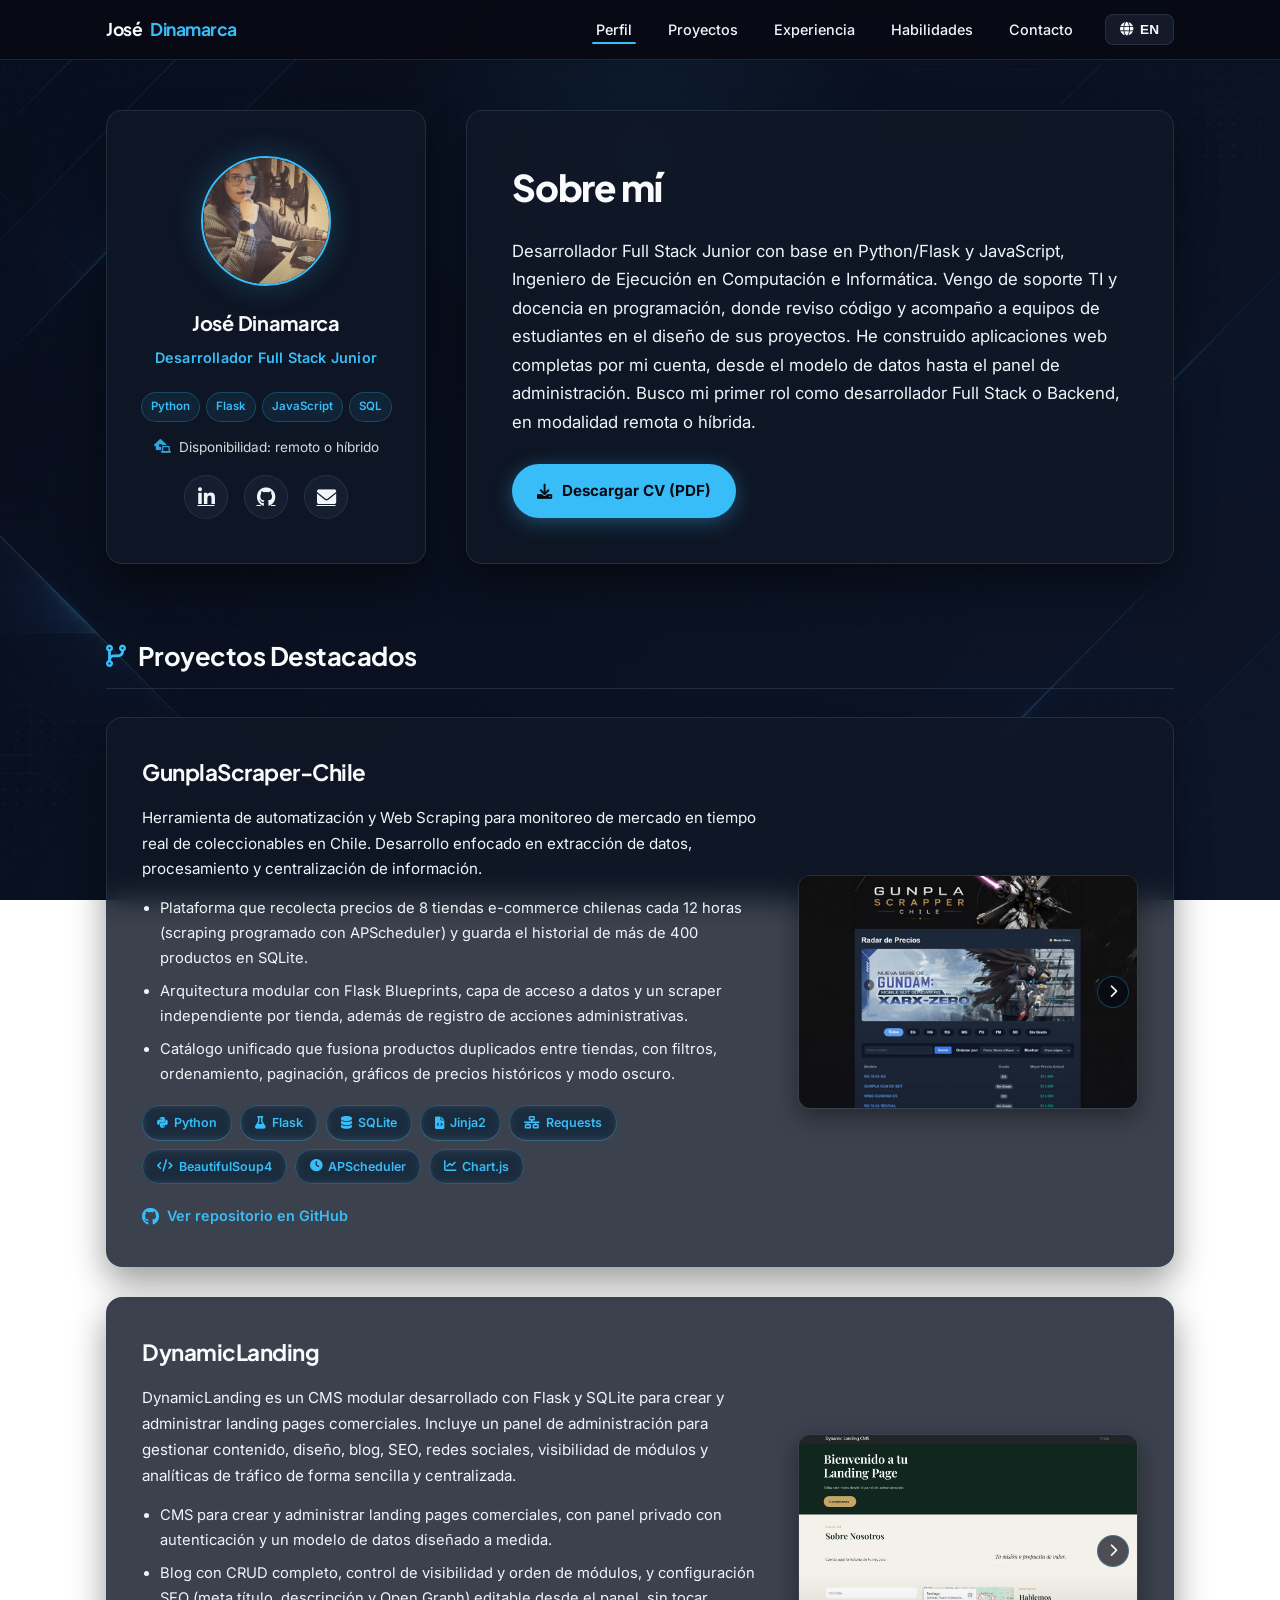
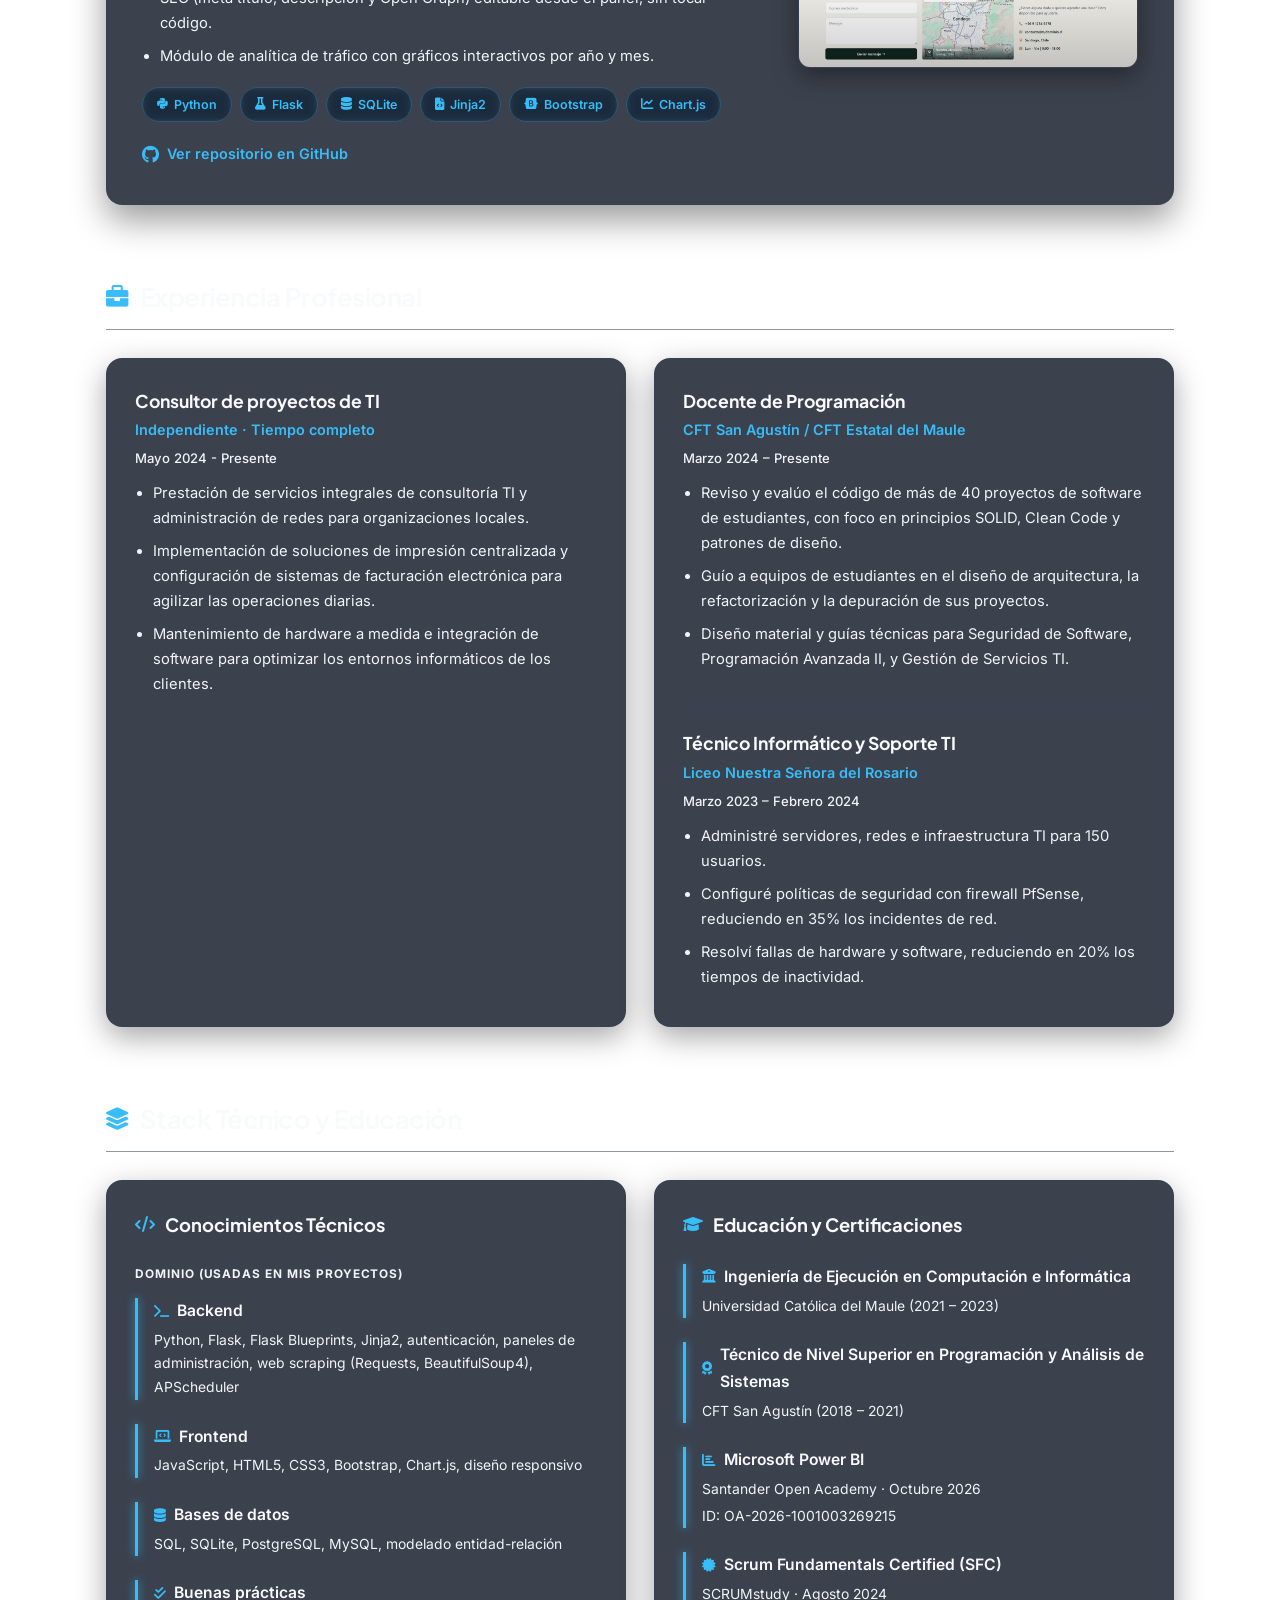
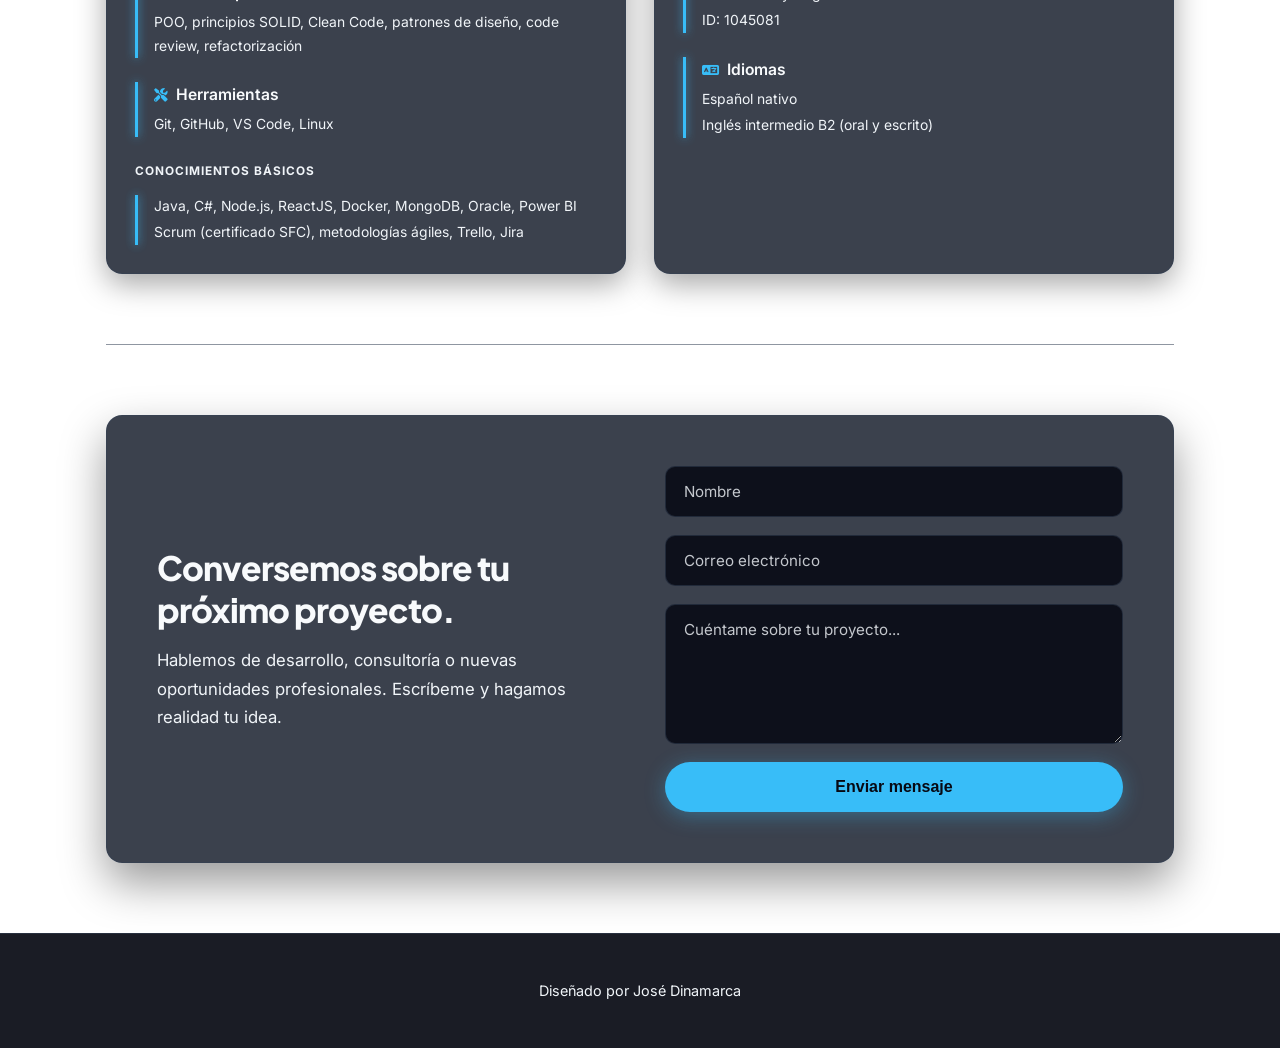
==== commit 2ac7552c: "fix: update personal name references in index.html" ====
--- a/index.html
+++ b/index.html
@@ -6,27 +6,27 @@
     <meta name="google-site-verification" content="19XCE3zJjSXNf-7TdAcSUYZN12dsNW2GK9_PqxUCNUo">
 
     <!-- SEO y Metadatos -->
-    <title id="page-title" data-es="José Manuel Dinamarca Ortega | Desarrollador Full Stack Junior" data-en="José Manuel Dinamarca Ortega | Junior Full Stack Developer">José Manuel Dinamarca Ortega | Desarrollador Full Stack Junior</title>
+    <title id="page-title" data-es="José Dinamarca | Desarrollador Full Stack Junior" data-en="José Dinamarca | Junior Full Stack Developer">José Dinamarca | Desarrollador Full Stack Junior</title>
     <meta name="description" id="meta-desc" content="Desarrollador Full Stack Junior en Python, Flask y JavaScript. Proyectos, experiencia y habilidades. Busco mi primer rol Full Stack o Backend, remoto o híbrido." data-es="Desarrollador Full Stack Junior en Python, Flask y JavaScript. Proyectos, experiencia y habilidades. Busco mi primer rol Full Stack o Backend, remoto o híbrido." data-en="Junior Full Stack Developer in Python, Flask, and JavaScript. Projects, experience, and skills. Looking for my first Full Stack or Backend role, remote or hybrid.">
 
     <!-- Open Graph -->
     <meta property="og:type" content="website">
     <meta property="og:url" content="https://jose94d.github.io/">
-    <meta property="og:title" id="og-title" content="José Manuel Dinamarca Ortega | Desarrollador Full Stack Junior" data-es="José Manuel Dinamarca Ortega | Desarrollador Full Stack Junior" data-en="José Manuel Dinamarca Ortega | Junior Full Stack Developer">
+    <meta property="og:title" id="og-title" content="José Dinamarca | Desarrollador Full Stack Junior" data-es="José Dinamarca | Desarrollador Full Stack Junior" data-en="José Dinamarca | Junior Full Stack Developer">
     <meta property="og:description" id="og-desc" content="Desarrollador Full Stack Junior en Python, Flask y JavaScript. Proyectos, experiencia y habilidades. Busco mi primer rol Full Stack o Backend, remoto o híbrido." data-es="Desarrollador Full Stack Junior en Python, Flask y JavaScript. Proyectos, experiencia y habilidades. Busco mi primer rol Full Stack o Backend, remoto o híbrido." data-en="Junior Full Stack Developer in Python, Flask, and JavaScript. Projects, experience, and skills. Looking for my first Full Stack or Backend role, remote or hybrid.">
     <meta property="og:image" content="https://jose94d.github.io/preview.jpg">
 
     <!-- Twitter -->
     <meta name="twitter:card" content="summary_large_image">
     <meta name="twitter:url" content="https://jose94d.github.io/">
-    <meta name="twitter:title" id="tw-title" content="José Manuel Dinamarca Ortega | Desarrollador Full Stack Junior" data-es="José Manuel Dinamarca Ortega | Desarrollador Full Stack Junior" data-en="José Manuel Dinamarca Ortega | Junior Full Stack Developer">
+    <meta name="twitter:title" id="tw-title" content="José Dinamarca | Desarrollador Full Stack Junior" data-es="José Dinamarca | Desarrollador Full Stack Junior" data-en="José Dinamarca | Junior Full Stack Developer">
     <meta name="twitter:description" id="tw-desc" content="Desarrollador Full Stack Junior en Python, Flask y JavaScript. Proyectos, experiencia y habilidades. Busco mi primer rol Full Stack o Backend, remoto o híbrido." data-es="Desarrollador Full Stack Junior en Python, Flask y JavaScript. Proyectos, experiencia y habilidades. Busco mi primer rol Full Stack o Backend, remoto o híbrido." data-en="Junior Full Stack Developer in Python, Flask, and JavaScript. Projects, experience, and skills. Looking for my first Full Stack or Backend role, remote or hybrid.">
     <meta name="twitter:image" content="https://jose94d.github.io/preview.jpg">
 
     <link rel="canonical" href="https://jose94d.github.io/">
 
     <!-- Datos estructurados (schema.org) -->
-    <script type="application/ld+json">{"@context": "https://schema.org", "@type": "Person", "address": {"@type": "PostalAddress", "addressCountry": "CL", "addressLocality": "Linares", "addressRegion": "Maule"}, "alumniOf": [{"@type": "CollegeOrUniversity", "name": "Universidad Cat\u00f3lica del Maule"}, {"@type": "EducationalOrganization", "name": "CFT San Agust\u00edn"}], "email": "mailto:jose.m.dinamarca@gmail.com", "image": "https://jose94d.github.io/assets/img/avatar.jpg", "jobTitle": "Desarrollador Full Stack Junior", "knowsAbout": ["Python", "Flask", "JavaScript", "SQL", "SQLite", "Jinja2", "Web scraping", "SOLID", "Clean Code"], "name": "Jos\u00e9 Manuel Dinamarca Ortega", "sameAs": ["https://linkedin.com/in/jose-dinamarca-ortega", "https://github.com/Jose94D"], "url": "https://jose94d.github.io/"}</script>
+    <script type="application/ld+json">{"@context": "https://schema.org", "@type": "Person", "alumniOf": [{"@type": "CollegeOrUniversity", "name": "Universidad Cat\u00f3lica del Maule"}, {"@type": "EducationalOrganization", "name": "CFT San Agust\u00edn"}], "email": "mailto:jose.m.dinamarca@gmail.com", "image": "https://jose94d.github.io/assets/img/avatar.jpg", "jobTitle": "Desarrollador Full Stack Junior", "knowsAbout": ["Python", "Flask", "JavaScript", "SQL", "SQLite", "Jinja2", "Web scraping", "SOLID", "Clean Code"], "name": "Jos\u00e9 Dinamarca", "sameAs": ["https://www.linkedin.com/in/jose-dinamarca/", "https://github.com/Jose94D"], "url": "https://jose94d.github.io/"}</script>
 
     <!-- Hreflang -->
     <link rel="alternate" hreflang="es" href="https://jose94d.github.io/">
@@ -57,7 +57,7 @@
 
     <nav class="navbar">
         <div class="nav-container">
-            <a href="#" class="nav-logo">José Manuel <span>Dinamarca</span></a>
+            <a href="#" class="nav-logo">José <span>Dinamarca</span></a>
             <div class="nav-right">
                 <ul class="nav-links">
                     <li><a href="#about" class="nav-link" data-es="Perfil" data-en="Profile">Perfil</a></li>
@@ -77,9 +77,9 @@
         <section id="about" class="hero-grid">
             <div class="profile-sidebar">
                 <div class="profile-avatar-container">
-                    <img src="assets/img/avatar.jpg" alt="José Manuel Dinamarca Ortega" width="130" height="130" loading="eager" fetchpriority="high">
-                </div>
-                <div class="profile-name">José Manuel Dinamarca</div>
+                    <img src="assets/img/avatar.jpg" alt="José Dinamarca" width="130" height="130" loading="eager" fetchpriority="high">
+                </div>
+                <div class="profile-name">José Dinamarca</div>
                 <div class="profile-role" data-es="Desarrollador Full Stack Junior" data-en="Junior Full Stack Developer">Desarrollador Full Stack Junior</div>
 
                 <div class="tech-stack profile-stack">
@@ -90,18 +90,17 @@
                 </div>
 
                 <ul class="profile-info">
-                    <li><i class="fas fa-location-dot stack-icon" aria-hidden="true"></i> <span>Linares, Maule, Chile</span></li>
                     <li><i class="fas fa-laptop-house stack-icon" aria-hidden="true"></i> <span data-es="Disponibilidad: remoto o híbrido" data-en="Availability: remote or hybrid">Disponibilidad: remoto o híbrido</span></li>
                 </ul>
 
                 <div class="social-icons">
-                    <a href="https://linkedin.com/in/jose-dinamarca-ortega" target="_blank" title="LinkedIn" aria-label="Visitar perfil de LinkedIn de José Manuel">
+                    <a href="https://www.linkedin.com/in/jose-dinamarca/" target="_blank" title="LinkedIn" aria-label="Visitar perfil de LinkedIn de José Dinamarca">
                         <i class="fab fa-linkedin-in" aria-hidden="true"></i>
                     </a>
-                    <a href="https://github.com/Jose94D" target="_blank" title="GitHub" aria-label="Visitar perfil de GitHub de José Manuel">
+                    <a href="https://github.com/Jose94D" target="_blank" title="GitHub" aria-label="Visitar perfil de GitHub de José Dinamarca">
                         <i class="fab fa-github" aria-hidden="true"></i>
                     </a>
-                    <a href="mailto:jose.m.dinamarca@gmail.com" title="Email" aria-label="Enviar correo electrónico a José Manuel">
+                    <a href="mailto:jose.m.dinamarca@gmail.com" title="Email" aria-label="Enviar correo electrónico a José Dinamarca">
                         <i class="fas fa-envelope" aria-hidden="true"></i>
                     </a>
                 </div>
@@ -369,7 +368,7 @@
 
     <footer>
         <div class="main-container footer-container">
-            <p data-es="Diseñado por José Manuel Dinamarca Ortega" data-en="Designed by José Manuel Dinamarca Ortega">Diseñado por José Manuel Dinamarca Ortega</p>
+            <p data-es="Diseñado por José Dinamarca" data-en="Designed by José Dinamarca">Diseñado por José Dinamarca</p>
         </div>
     </footer>
     <script type="module" src="js/main.js"></script>
